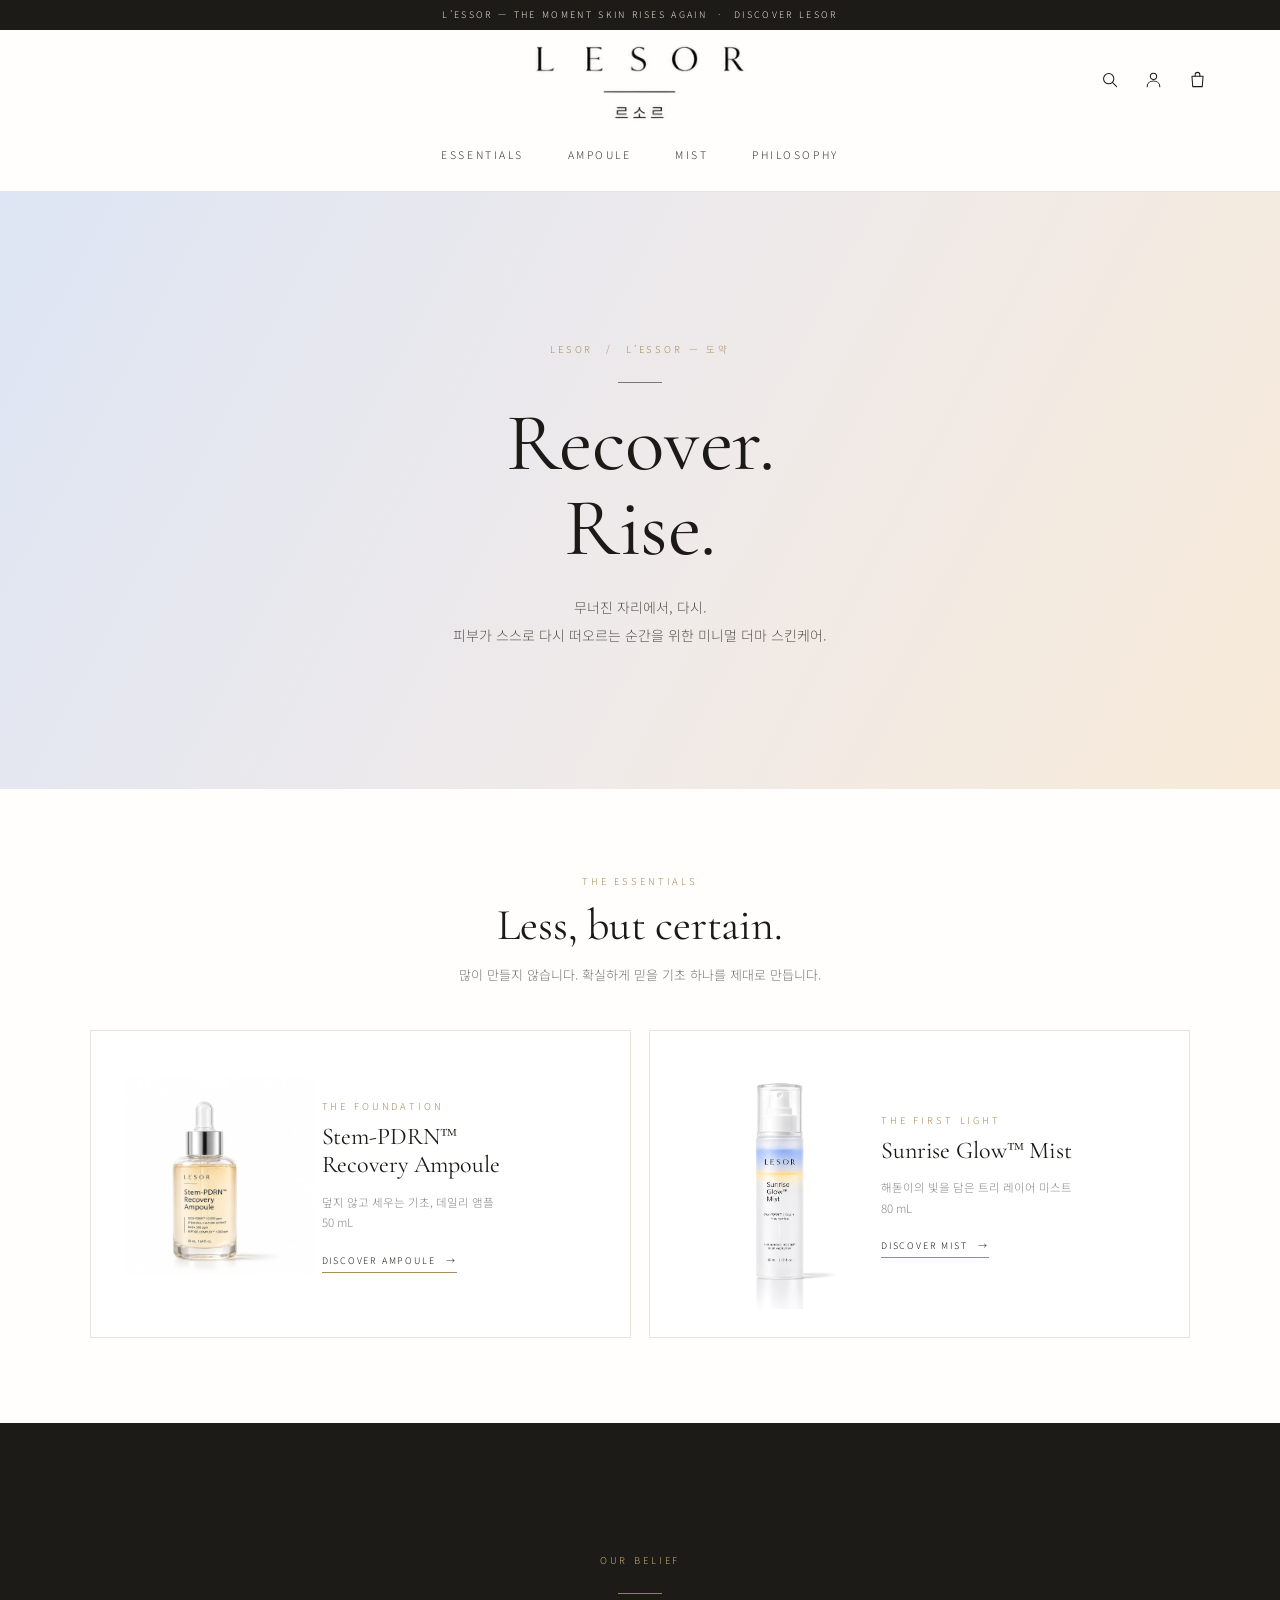
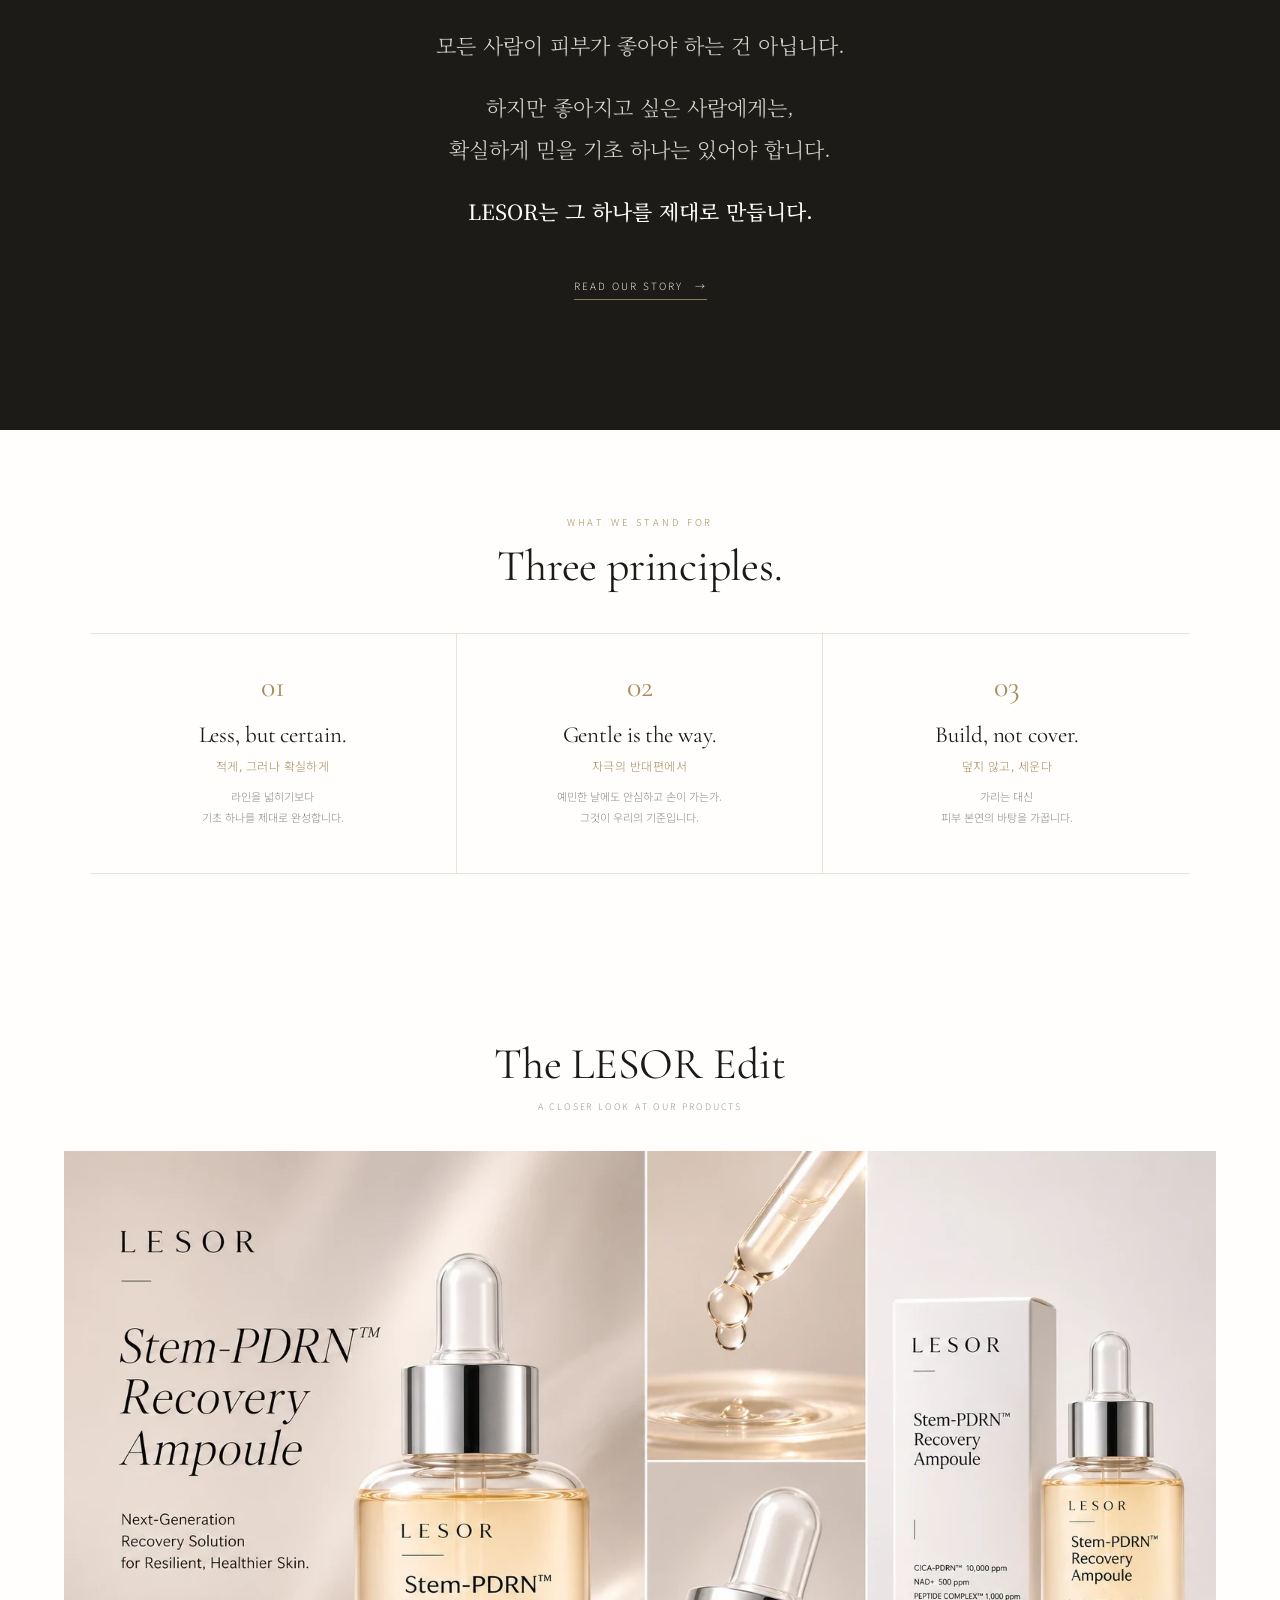
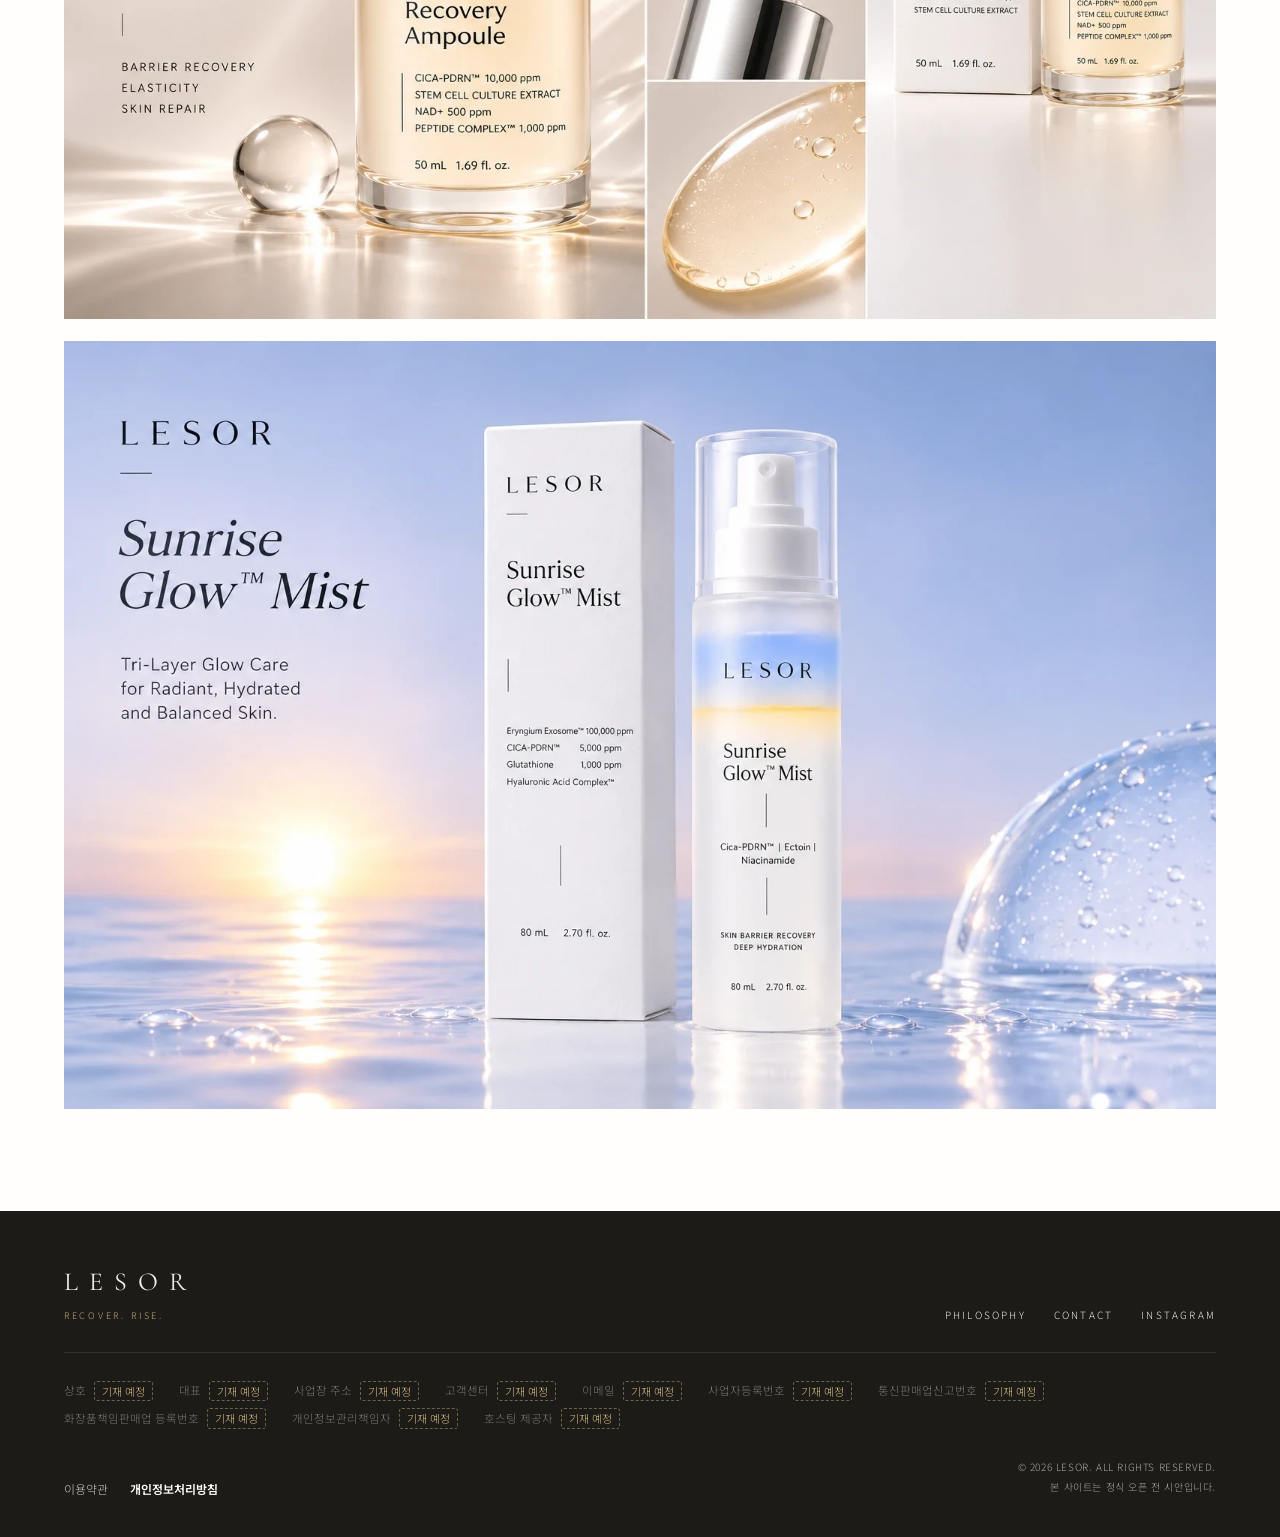
==== index.html @ 3b85d015 "디자인 개편: 서체, 컬러, 메뉴 이름 - 제목 서체를 Cormorant Garamond, 한글을 Noto Sans/Serif KR로 변경 - 따뜻한 아이보리·딥 브라운·샴페인 골" ====
<!doctype html>
<html lang="ko">
<head>
<meta charset="utf-8">
<meta name="viewport" content="width=device-width, initial-scale=1">
<title>LESOR 르소르 | Recover. Rise.</title>
<meta name="description" content="LESOR 르소르 — 무너진 자리에서, 다시. 피부가 스스로 다시 떠오르는 순간을 위한 미니멀 더마 스킨케어.">
<meta name="theme-color" content="#1d1b18">
<meta property="og:type" content="website">
<meta property="og:site_name" content="LESOR 르소르">
<meta property="og:title" content="LESOR 르소르 | Recover. Rise.">
<meta property="og:description" content="LESOR 르소르 — 무너진 자리에서, 다시. 피부가 스스로 다시 떠오르는 순간을 위한 미니멀 더마 스킨케어.">
<meta property="og:image" content="images/og-image.jpg">
<meta name="twitter:card" content="summary_large_image">
<link rel="icon" href="favicon.svg" type="image/svg+xml">
<link rel="apple-touch-icon" href="apple-touch-icon.png">
<link rel="preconnect" href="https://fonts.googleapis.com">
<link rel="preconnect" href="https://fonts.gstatic.com" crossorigin>
<link rel="stylesheet" href="https://fonts.googleapis.com/css2?family=Cormorant+Garamond:ital,wght@0,400;0,500;1,400;1,500&family=Noto+Sans+KR:wght@300;400;500&family=Noto+Serif+KR:wght@400;500&display=swap">
<link rel="stylesheet" href="style.css">
</head>
<body>
<div class="promo">L’ESSOR — THE MOMENT SKIN RISES AGAIN　·　DISCOVER LESOR</div>
<header>
  <a class="logo" href="index.html" aria-label="LESOR 홈"><img src="images/logo.webp" alt="LESOR 르소르" width="1053" height="381"></a>
  <nav class="nav" aria-label="주 메뉴">
    <a href="index.html#shop">ESSENTIALS</a>
    <a href="ampoule.html">AMPOULE</a>
    <a href="mist.html">MIST</a>
    <a href="story.html">PHILOSOPHY</a>
  </nav>
  <div class="right">
    <a class="icon icon-search" href="index.html#shop" aria-label="제품 둘러보기"><svg viewBox="0 0 24 24" aria-hidden="true"><circle cx="11" cy="11" r="6.5"/><path d="M16 16l5 5"/></svg></a>
    <button class="icon" type="button" data-soon="로그인·회원가입은 정식 오픈 시 연결됩니다." aria-label="로그인"><svg viewBox="0 0 24 24" aria-hidden="true"><circle cx="12" cy="8" r="4"/><path d="M4 21c0-4.4 3.6-7 8-7s8 2.600 8 7"/></svg></button>
    <button class="icon" type="button" data-soon="장바구니는 정식 오픈 시 연결됩니다." aria-label="장바구니"><svg viewBox="0 0 24 24" aria-hidden="true"><path d="M5 8h14l-1 13H6L5 8z"/><path d="M9 8V6a3 3 0 0 1 6 0v2"/></svg></button>
  </div>
</header>
<main>
<section class="band blue home-hero"><div class="eyebrow">LESOR　/　L’ESSOR — 도약</div><h1>Recover.<br>Rise.</h1><p>무너진 자리에서, 다시.<br>피부가 스스로 다시 떠오르는 순간을 위한 미니멀 더마 스킨케어.</p></section>
<section class="points" id="shop">
  <div class="section-title"><div class="eyebrow">THE ESSENTIALS</div><h2>Less, but certain.</h2><p class="section-sub">많이 만들지 않습니다. 확실하게 믿을 기초 하나를 제대로 만듭니다.</p></div>
  <div class="related-grid shop-grid">
    <a href="ampoule.html"><img src="images/product-ampoule.webp" alt="Stem-PDRN Recovery Ampoule" width="972" height="1296"><div><div class="eyebrow">THE FOUNDATION</div><h3>Stem-PDRN™<br>Recovery Ampoule</h3><p>덮지 않고 세우는 기초, 데일리 앰플<br>50 mL</p><em>DISCOVER AMPOULE　→</em></div></a>
    <a href="mist.html"><img src="images/product-mist.webp" alt="Sunrise Glow Mist" width="1086" height="1448"><div><div class="eyebrow">THE FIRST LIGHT</div><h3>Sunrise Glow™ Mist</h3><p>해돋이의 빛을 담은 트리 레이어 미스트<br>80 mL</p><em>DISCOVER MIST　→</em></div></a>
  </div>
</section>
<section class="manifesto">
  <div class="eyebrow">OUR BELIEF</div>
  <blockquote>
    <p>모든 사람이 피부가 좋아야 하는 건 아닙니다.</p>
    <p>하지만 좋아지고 싶은 사람에게는, <br>확실하게 믿을 기초 하나는 있어야 합니다.</p>
    <p><strong>LESOR는 그 하나를 제대로 만듭니다.</strong></p>
  </blockquote>
  <a class="more" href="story.html">READ OUR STORY　→</a>
</section>
<section class="points" id="story">
  <div class="section-title"><div class="eyebrow">WHAT WE STAND FOR</div><h2>Three principles.</h2></div>
  <div class="cards">
    <article class="card"><div class="num">01</div><h3>Less, but certain.</h3><div class="card-kr">적게, 그러나 확실하게</div><p>라인을 넓히기보다<br>기초 하나를 제대로 완성합니다.</p></article>
    <article class="card"><div class="num">02</div><h3>Gentle is the way.</h3><div class="card-kr">자극의 반대편에서</div><p>예민한 날에도 안심하고 손이 가는가.<br>그것이 우리의 기준입니다.</p></article>
    <article class="card"><div class="num">03</div><h3>Build, not cover.</h3><div class="card-kr">덮지 않고, 세운다</div><p>가리는 대신<br>피부 본연의 바탕을 가꿉니다.</p></article>
  </div>
</section>
<section class="editorial" id="journal">
  <h2>The LESOR Edit</h2>
  <div class="caption">A CLOSER LOOK AT OUR PRODUCTS</div>
  <a href="ampoule.html"><img class="poster" src="images/poster-ampoule.webp" alt="LESOR Stem-PDRN™ Recovery Ampoule" width="1536" height="1024" loading="lazy"></a>
  <a href="mist.html"><img class="poster" src="images/poster-mist-wide.webp" alt="LESOR Sunrise Glow™ Mist" width="1536" height="1024" loading="lazy"></a>
</section>
</main>
<footer id="contact">
  <div class="foot-top">
    <div>
      <div class="footlogo">LESOR</div>
      <div class="foot-tag">RECOVER. RISE.</div>
    </div>
    <nav class="foot-links" aria-label="하단 메뉴">
      <a href="story.html">PHILOSOPHY</a>
      <a href="#contact">CONTACT</a>
      <button type="button" data-soon="공식 인스타그램 계정은 준비 중입니다.">INSTAGRAM</button>
    </nav>
  </div>
  <dl class="biz">
    <div><dt>상호</dt><dd><span class="tbd">기재 예정</span></dd></div>
    <div><dt>대표</dt><dd><span class="tbd">기재 예정</span></dd></div>
    <div><dt>사업장 주소</dt><dd><span class="tbd">기재 예정</span></dd></div>
    <div><dt>고객센터</dt><dd><span class="tbd">기재 예정</span></dd></div>
    <div><dt>이메일</dt><dd><span class="tbd">기재 예정</span></dd></div>
    <div><dt>사업자등록번호</dt><dd><span class="tbd">기재 예정</span></dd></div>
    <div><dt>통신판매업신고번호</dt><dd><span class="tbd">기재 예정</span></dd></div>
    <div><dt>화장품책임판매업 등록번호</dt><dd><span class="tbd">기재 예정</span></dd></div>
    <div><dt>개인정보관리책임자</dt><dd><span class="tbd">기재 예정</span></dd></div>
    <div><dt>호스팅 제공자</dt><dd><span class="tbd">기재 예정</span></dd></div>
  </dl>
  <div class="foot-bottom">
    <div class="foot-policy">
      <button type="button" data-soon="이용약관은 정식 오픈 시 게시됩니다.">이용약관</button>
      <button type="button" data-soon="개인정보처리방침은 정식 오픈 시 게시됩니다."><strong>개인정보처리방침</strong></button>
    </div>
    <div class="footnote">© 2026 LESOR. ALL RIGHTS RESERVED.<br>본 사이트는 정식 오픈 전 시안입니다.</div>
  </div>
</footer>
<div class="toast" role="status" aria-live="polite"></div>
<script src="site.js"></script>
</body>
</html>
---- style.css ----
:root{--ink:#191919;--muted:#777;--line:#e9e6e1;--cream:#f5f2ee;--blue:#e9eef8;--gold:#d9bd83;--serif:"Times New Roman",Georgia,serif}
*{box-sizing:border-box}html{scroll-behavior:smooth}body{margin:0;color:var(--ink);background:#fff;font-family:Arial,"Noto Sans KR",sans-serif;font-weight:300}a{color:inherit;text-decoration:none}img{display:block;max-width:100%;height:auto}
.promo{height:30px;background:#1d1b18;color:#fff;text-align:center;padding:8px 10px;font-size:9px;letter-spacing:.2em}
header{min-height:140px;padding:13px 5vw 16px;border-bottom:1px solid #eee;display:flex;flex-direction:column;align-items:center;justify-content:center;gap:8px;background:rgba(255,255,255,.98);position:sticky;top:0;z-index:10}
.logo{display:flex;align-items:center;justify-content:center;width:100%;height:78px}.logo img{display:block;width:222px;height:80px;object-fit:contain}.nav{display:flex;justify-content:center;gap:35px;font-size:10px;letter-spacing:.16em}.right{position:absolute;right:5vw;top:30px;display:flex;gap:6px}
.crumb{padding:22px 5vw;color:#999;font-size:10px;letter-spacing:.1em}
.hero{display:grid;grid-template-columns:1.08fr .92fr;min-height:690px}
.visual{background:linear-gradient(135deg,#e7e5e3,#f8f7f5 65%,#e9edf6);display:flex;align-items:center;justify-content:center;position:relative;overflow:hidden;padding:45px}
.visual img{height:590px;width:90%;object-fit:contain;mix-blend-mode:multiply}
.visual .vertical{position:absolute;left:30px;bottom:35px;font-size:9px;letter-spacing:.25em;writing-mode:vertical-rl;color:#777}
.copy{padding:85px 8vw 65px 7vw;display:flex;flex-direction:column;justify-content:center}
.eyebrow{font-size:9px;letter-spacing:.24em;color:#888}.copy h1{font:normal clamp(36px,4.1vw,58px)/1.08 var(--serif);letter-spacing:-.025em;margin:18px 0 10px}.kr{font-size:13px;color:#777;margin-bottom:28px}
.lead{font-size:14px;line-height:2;color:#555;max-width:480px}.chips{display:flex;flex-wrap:wrap;gap:7px;margin:25px 0 30px}.chip{border:1px solid #ddd8d1;border-radius:30px;padding:7px 12px;font-size:10px;color:#777}
.spec{border-top:1px solid var(--line);padding:17px 0}.spec small{display:block;font-size:9px;letter-spacing:.2em;color:#999;margin-bottom:10px}.spec div{font-size:12px;line-height:1.9}
.buy{display:flex;gap:10px;margin-top:22px}.buy button{height:50px;border:0;cursor:pointer}.cart{flex:1;background:#1d1b18;color:#fff;font-size:10px;letter-spacing:.2em}.wish{width:52px;background:#f2f0ed;font-size:18px}.price{font:normal 18px var(--serif)}
.band{padding:92px 8vw;text-align:center;background:#f6f4f1}.band.blue{background:linear-gradient(115deg,#e7edf8,#f6f1e9)}.band h2{font:normal clamp(32px,4vw,48px) var(--serif);margin:14px 0}.band p{font-size:13px;line-height:2;color:#666;max-width:650px;margin:0 auto}
.split{display:grid;grid-template-columns:1fr 1fr;min-height:520px}.split img{width:100%;height:100%;object-fit:cover}.split .words{padding:8vw;display:flex;flex-direction:column;justify-content:center;background:#faf9f7}.words h2{font:normal clamp(32px,4vw,50px)/1.12 var(--serif);margin:15px 0 22px}.words p{font-size:13px;line-height:2;color:#666;max-width:440px}
.points{padding:85px 7vw}.section-title{text-align:center;margin-bottom:42px}.section-title h2{font:normal 36px var(--serif);margin:12px 0}.cards{display:grid;grid-template-columns:repeat(3,1fr);border-top:1px solid var(--line);border-bottom:1px solid var(--line)}.card{text-align:center;padding:34px 24px;border-right:1px solid var(--line)}.card:last-child{border:0}.num{font:normal 28px var(--serif);color:#bda779}.card h3{font:normal 20px var(--serif);margin:16px 0 10px}.card p{font-size:11px;color:#888;line-height:1.9}
.ingredient{background:#f7f7f6;padding:90px 7vw}.ingredient-grid{display:grid;grid-template-columns:repeat(4,1fr);gap:12px}.ingredient-item{background:white;padding:25px;min-height:175px}.ingredient-item span{font:normal 26px var(--serif);color:#c3ad80}.ingredient-item h3{font:normal 18px var(--serif);margin:20px 0 8px}.ingredient-item p{font-size:11px;line-height:1.8;color:#888}
.how{padding:85px 7vw}.how-grid{display:grid;grid-template-columns:repeat(3,1fr);gap:12px}.how-item{background:#f6f4f1;padding:30px}.how-item b{font:normal 20px var(--serif)}.how-item p{font-size:12px;color:#777;line-height:1.9}
.editorial{padding:80px 5vw}.editorial h2{text-align:center;font:normal 36px var(--serif);margin:0 0 10px}.editorial .caption{text-align:center;font-size:9px;letter-spacing:.2em;color:#999;margin-bottom:38px}.poster{width:100%;height:auto;margin:0 auto 22px}
.related{padding:75px 7vw;background:#f8f7f5}.related-grid{display:grid;grid-template-columns:1fr 1fr;gap:18px}.related a{background:#fff;padding:28px;display:grid;grid-template-columns:42% 58%;align-items:center;min-height:260px}.related img{height:220px;width:100%;object-fit:contain}.related h3{font:normal 25px var(--serif);margin:0 0 10px}.related p{font-size:11px;line-height:1.8;color:#888}.related em{font-style:normal;font-size:9px;letter-spacing:.16em;border-bottom:1px solid #aaa;padding-bottom:5px}
footer{background:#1d1b18;color:#eee;padding:55px 5vw 40px}.footlogo{font:normal 27px var(--serif);letter-spacing:.34em}.footnote{font-size:10px;line-height:2;color:#aaa;text-align:right;letter-spacing:.06em}
@media(max-width:800px){header{min-height:120px;padding:8px 18px 12px;gap:5px}.logo{height:62px}.logo img{width:176px;height:64px}.nav{gap:16px;font-size:8px}.right{top:20px;right:10px;gap:0}.hero{grid-template-columns:1fr}.visual{min-height:490px;padding:25px}.visual img{height:450px}.copy{padding:55px 8vw}.split{grid-template-columns:1fr}.split img{min-height:300px;max-height:460px}.cards{grid-template-columns:1fr}.card{border-right:0;border-bottom:1px solid var(--line)}.ingredient-grid{grid-template-columns:1fr 1fr}.how-grid{grid-template-columns:1fr}.related-grid{grid-template-columns:1fr}.footnote{text-align:left}}
@media(max-width:480px){.promo{font-size:8px}.logo img{width:158px;height:57px}.nav{gap:13px;font-size:7px}.crumb{padding:16px 18px}.visual{min-height:430px}.visual img{height:400px}.copy h1{font-size:39px}.band{padding:70px 22px}.points,.ingredient,.how{padding:65px 20px}.ingredient-grid{gap:8px}.ingredient-item{padding:18px;min-height:160px}.editorial{padding:60px 14px}}

/* ── 보완 추가분 ───────────────────────────── */
button{font:inherit;color:inherit}
[id]{scroll-margin-top:calc(var(--hh,140px) + 64px)}
.icon{width:38px;height:38px;display:grid;place-items:center;background:none;border:0;padding:0;cursor:pointer;border-radius:50%}
.icon:hover{background:#f2f0ed}
.icon svg{width:19px;height:19px;fill:none;stroke:#191919;stroke-width:1.3;stroke-linecap:round;stroke-linejoin:round}
.crumb a:hover,.nav a:hover{color:#191919;text-decoration:underline;text-underline-offset:5px}
.home-hero{padding:115px 8vw}.home-hero h1{font:normal clamp(36px,4.6vw,56px)/1.12 var(--serif);margin:14px 0}
.shop-grid a{border:1px solid var(--line)}
.price-note{display:block;font:300 11px Arial,"Noto Sans KR",sans-serif;color:#999;margin-top:4px}

.tabs{position:sticky;top:var(--hh,140px);z-index:9;display:flex;justify-content:center;background:#fff;border-top:1px solid var(--line);border-bottom:1px solid var(--line)}
.tabs a{flex:0 1 220px;text-align:center;padding:19px 8px;font-size:13px;color:#888;border-bottom:2px solid transparent;margin-bottom:-1px;white-space:nowrap}
.tabs a.on{color:var(--ink);border-bottom-color:var(--ink);font-weight:500}
.tabs span{font-size:11px;color:#aaa}

.official{padding:64px 5vw 56px;background:#fff}
.official-box{max-width:1080px;margin:0 auto;border:7px solid;border-image:linear-gradient(90deg,#8d93b4,#c6cce8 50%,#7f85a6) 1;display:grid;grid-template-columns:minmax(150px,270px) 1fr;gap:5%;align-items:center;padding:52px 6%}
.official-box img{width:100%;height:auto}
.official-eyebrow{font:normal 13px var(--serif);letter-spacing:.34em;color:#555}
.official h2{font-size:clamp(20px,2.7vw,31px);font-weight:500;line-height:1.4;margin:16px 0 22px;word-break:keep-all}
.official h2 strong{color:#565d85;font-weight:600}
.official p{font-size:clamp(12.5px,1.35vw,15px);line-height:1.85;color:#444;margin:0 0 14px;word-break:keep-all}
.official p:last-child{margin:0}

.disclaimer{text-align:center;font-size:11px;color:#999;margin:26px 0 0}

.info{padding:90px 7vw;border-top:1px solid var(--line)}
.info-table{width:100%;max-width:960px;margin:0 auto;border-collapse:collapse;border-top:1px solid var(--ink);font-size:13px;line-height:1.85}
.info-table th,.info-table td{padding:15px 18px;border-bottom:1px solid var(--line);text-align:left;vertical-align:top}
.info-table th{width:230px;background:#faf9f7;font-weight:400;color:#555}
.info-table td{color:#333;word-break:keep-all}
.info-table small{display:block;font-size:11px;color:#999}
.tbd{display:inline-block;font-size:11px;line-height:1.5;color:#8a6d1f;background:#fbf3dc;border:1px dashed #d9bd83;border-radius:3px;padding:1px 7px}

.board{padding:85px 7vw;border-top:1px solid var(--line)}.board.alt{background:#faf9f7}
.empty{max-width:960px;margin:0 auto;text-align:center;padding:52px 20px;border-top:1px solid var(--ink);border-bottom:1px solid var(--line)}
.empty p{font-size:14px;color:#555;margin:0 0 8px}.empty small{display:block;font-size:12px;color:#999}
.ghost{margin-top:24px;height:44px;padding:0 28px;background:#fff;border:1px solid var(--ink);font-size:12px;letter-spacing:.06em;cursor:pointer}
.ghost:hover{background:var(--ink);color:#fff}

.policy{padding:85px 7vw;border-top:1px solid var(--line)}
.policy-grid{max-width:960px;margin:0 auto;display:grid;grid-template-columns:1fr 1fr;gap:44px}
.policy h3{font-size:15px;font-weight:500;margin:0 0 14px;padding-bottom:13px;border-bottom:1px solid var(--ink)}
.policy dl{margin:0}.policy dl div{padding:13px 0;border-bottom:1px solid var(--line)}
.policy dt{font-size:12px;color:#888;margin-bottom:5px}.policy dd{margin:0;font-size:13px;line-height:1.85;color:#333;word-break:keep-all}

.foot-top{display:flex;justify-content:space-between;align-items:flex-end;gap:24px;padding-bottom:30px;border-bottom:1px solid #3a3b3f}
.foot-tag{font-size:9px;letter-spacing:.2em;color:#aaa;margin-top:12px}
.foot-links{display:flex;gap:28px;font-size:10px;letter-spacing:.16em}
.foot-links button,.foot-policy button{background:none;border:0;padding:0;cursor:pointer;letter-spacing:inherit;font-size:inherit}
.foot-links a:hover,.foot-links button:hover,.foot-policy button:hover{color:#fff;text-decoration:underline;text-underline-offset:5px}
.biz{display:flex;flex-wrap:wrap;gap:7px 26px;margin:28px 0;font-size:11.5px;line-height:1.7;color:#aaa}
.biz div{display:flex;gap:8px;align-items:center}.biz dt{color:#777}.biz dd{margin:0}
footer .tbd{background:transparent;color:#d9bd83;border-color:#6d6247}
.foot-bottom{display:flex;justify-content:space-between;align-items:flex-end;gap:24px}
.foot-policy{display:flex;gap:22px;font-size:12px;color:#ccc}.foot-policy strong{font-weight:600;color:#fff}

.toast{position:fixed;left:50%;bottom:34px;transform:translate(-50%,20px);background:#1d1b18;color:#fff;font-size:13px;padding:14px 24px;border-radius:4px;opacity:0;pointer-events:none;transition:.25s;z-index:30;max-width:calc(100vw - 32px);text-align:center;box-shadow:0 8px 28px rgba(0,0,0,.18)}
.toast.show{opacity:1;transform:translate(-50%,0)}

:focus-visible{outline:2px solid #565d85;outline-offset:3px}

@media(max-width:800px){
.icon{width:34px;height:34px}.icon svg{width:17px;height:17px}
.tabs{justify-content:stretch}.tabs a{flex:1 1 0;font-size:12px;padding:16px 4px}
.official{padding:36px 16px 30px}
.official-box{grid-template-columns:1fr;text-align:center;padding:30px 20px 34px;gap:18px;border-width:5px}
.official-box img{width:170px;margin:0 auto}
.official-eyebrow{font-size:10px;letter-spacing:.26em}
.official p br{display:none}
.info,.board,.policy{padding:65px 20px}
.info-table,.info-table tbody,.info-table tr,.info-table th,.info-table td{display:block;width:100%}
.info-table th{border-bottom:0;padding:11px 14px}.info-table td{padding:12px 14px 16px}
.policy-grid{grid-template-columns:1fr;gap:36px}
.foot-top,.foot-bottom{flex-direction:column;align-items:flex-start}
.biz{flex-direction:column;gap:5px}
}
@media(max-width:480px){
.icon-search{display:none}
.home-hero{padding:80px 22px}
.tabs a{font-size:11.5px}.tabs span{display:none}
}
.logo img{mix-blend-mode:multiply}
@media(max-width:360px){.logo img{width:138px;height:50px}.icon{width:30px;height:30px}.right{right:6px}}
.ingredient-grid.cols-3{grid-template-columns:repeat(3,1fr)}
.poster.tall{max-width:760px}
.editorial a{display:block}
.guide{width:100%;height:auto;margin-top:28px}
.related img.brand-mark{height:auto;max-height:120px;padding:0 8%}
@media(max-width:800px){.ingredient-grid.cols-3{grid-template-columns:1fr 1fr}}

/* ── 브랜드 스토리·문구 개편 ─────────────────── */
.nav{margin-top:16px}
header{padding-bottom:22px}
.section-sub{font-size:13px;line-height:1.9;color:#777;margin:0 auto;max-width:560px;word-break:keep-all}
.card-kr{font-size:12px;letter-spacing:.04em;color:#8a7a55;margin:-2px 0 12px}
.band p,.words p,.lead{word-break:keep-all}
.words p+p{margin-top:14px}

.shop-grid a{background:#fff;padding:28px;display:grid;grid-template-columns:42% 58%;align-items:center;min-height:280px}
.shop-grid img{height:240px;width:100%;object-fit:contain;mix-blend-mode:multiply}
.shop-grid h3{font:normal 25px/1.2 var(--serif);margin:10px 0}
.shop-grid p{font-size:11.5px;line-height:1.8;color:#888}
.shop-grid em{font-style:normal;font-size:9px;letter-spacing:.16em;border-bottom:1px solid #aaa;padding-bottom:5px}

.manifesto{background:#1d1b18;color:#f3f1ec;text-align:center;padding:110px 8vw}
.manifesto .eyebrow{color:#b9a476}
.manifesto blockquote{margin:30px auto 0;max-width:720px}
.manifesto p{font-size:clamp(16px,2vw,21px);line-height:1.9;font-weight:300;margin:0 0 20px;word-break:keep-all;color:#d8d5cf}
.manifesto strong{font-weight:500;color:#fff}
.more{display:inline-block;margin-top:26px;font-size:10px;letter-spacing:.2em;border-bottom:1px solid #8d8a84;padding-bottom:6px;color:#f3f1ec}
.more:hover{border-color:#fff}

.story-hero h1 em{font-style:italic;font-size:1.25em;letter-spacing:.01em}
.pron{font-size:11px;letter-spacing:.14em;color:#888;margin:-4px 0 22px}
.origin{max-width:720px;margin:0 auto;padding:100px 24px;text-align:center}
.origin h2{font-size:clamp(24px,3.2vw,34px);font-weight:400;margin:16px 0 30px;word-break:keep-all}
.origin p{font-size:14px;line-height:2.1;color:#555;margin:0 0 18px;word-break:keep-all}
.origin .origin-line{font-size:17px;color:var(--ink);margin:34px 0}
.origin .origin-q{font:italic normal clamp(20px,2.6vw,26px)/1.6 var(--serif);color:var(--ink);margin:30px 0 0}

.logo-story{padding:90px 7vw;background:#f7f6f3}
.logo-story-grid{max-width:1000px;margin:0 auto;display:grid;grid-template-columns:1fr 1fr;gap:56px;align-items:center}
.logo-plate{background:#fff;padding:64px 12%;display:grid;place-items:center}
.logo-plate img{width:100%;mix-blend-mode:multiply}
.logo-story dl{margin:0}
.logo-story dl div{padding:20px 0;border-bottom:1px solid var(--line)}
.logo-story dl div:first-child{border-top:1px solid var(--ink)}
.logo-story dt{font:normal 19px var(--serif);margin-bottom:8px}
.logo-story dt span{font:300 11px Arial,"Noto Sans KR",sans-serif;color:#8a7a55;margin-left:10px;letter-spacing:.04em}
.logo-story dd{margin:0;font-size:13px;line-height:1.9;color:#666;word-break:keep-all}

@media(max-width:800px){
.nav{margin-top:10px}header{padding-bottom:16px}
.shop-grid a{grid-template-columns:38% 62%;padding:20px;min-height:220px}.shop-grid img{height:190px}.shop-grid h3{font-size:21px}
.manifesto{padding:80px 26px}.manifesto p br{display:none}
.origin{padding:72px 24px}
.logo-story{padding:65px 20px}.logo-story-grid{grid-template-columns:1fr;gap:30px}.logo-plate{padding:44px 16%}
}
.shop-grid h3{font-size:20px;line-height:1.3;margin:10px 0 8px}
.shop-grid img{height:250px}
@media(max-width:800px){.shop-grid h3{font-size:17px}.shop-grid img{height:190px}}

/* ── 디자인 개편: 서체·컬러 ───────────────────── */
:root{--ink:#1c1a17;--dark:#1d1b18;--muted:#7b756c;--line:#e7e2da;--ivory:#f7f4ef;--gold:#a88c5d;--dawn:linear-gradient(118deg,#dde5f4 0%,#efeaea 52%,#f7ead8 100%);
--serif:"Cormorant Garamond","Noto Serif KR","Times New Roman",serif;--sans:"Noto Sans KR","Apple SD Gothic Neo",Arial,sans-serif}
body{font-family:var(--sans);background:#fffefc;-webkit-font-smoothing:antialiased;text-rendering:optimizeLegibility}
.price-note,.logo-story dt span{font-family:var(--sans)}
h1,h2,h3{font-weight:400;letter-spacing:-.005em}

.promo{background:var(--dark);letter-spacing:.26em;font-size:9px;color:#e9e3d6}
header{border-bottom:1px solid var(--line);background:rgba(255,254,252,.97);backdrop-filter:blur(8px)}
.nav{gap:44px;font-size:10.5px;letter-spacing:.24em;margin-top:18px;color:#3a3732}
.nav a{padding-bottom:6px;border-bottom:1px solid transparent;transition:border-color .2s,color .2s}
.nav a:hover{color:var(--ink);border-bottom-color:var(--gold);text-decoration:none}
.crumb{color:#a39c90;letter-spacing:.16em}
.eyebrow{color:var(--gold);letter-spacing:.3em;font-size:9.5px}

.band{background:var(--ivory)}
.band.blue{background:var(--dawn)}
.home-hero{padding:150px 8vw 140px}
.home-hero .eyebrow::after{content:"";display:block;width:44px;height:1px;background:var(--ink);opacity:.55;margin:26px auto 4px}
.home-hero h1{font-size:clamp(46px,6.4vw,84px);line-height:1.04;margin:18px 0 22px}
.home-hero p{font-size:14px;color:#5d584f}
.band h2{font-size:clamp(34px,4.4vw,54px);line-height:1.12}
.section-title h2,.editorial h2{font-size:clamp(32px,3.6vw,44px);line-height:1.15}
.words h2{font-size:clamp(34px,4.2vw,56px)}
.copy h1{font-size:clamp(40px,4.6vw,64px);line-height:1.04}
.card h3,.how-item b{font-size:23px}.ingredient-item h3{font-size:21px}
.num,.ingredient-item span{color:var(--gold);font-size:30px}
.card-kr,.logo-story dt span{color:var(--gold)}
.shop-grid h3,.related h3{font-size:24px;line-height:1.2}
.shop-grid a,.related a{transition:box-shadow .25s,transform .25s}
.shop-grid a:hover,.related a:hover{box-shadow:0 14px 40px rgba(60,48,30,.09);transform:translateY(-2px)}
.shop-grid em,.related em{letter-spacing:.2em;border-bottom-color:var(--gold)}
.points,.how,.editorial,.info,.board,.policy{background:#fffefc}
.ingredient,.related,.board.alt,.logo-story{background:var(--ivory)}
.split .words{background:var(--ivory)}
.how-item{background:var(--ivory)}
.visual{background:linear-gradient(135deg,#ebe7e1,#f8f6f2 62%,#e6ebf5)}
.chip{border-color:#dcd5c9;color:#7b756c;letter-spacing:.08em}
.cart{background:var(--dark);letter-spacing:.26em}.wish{background:#f1ede6}
.tabs a.on{border-bottom-color:var(--gold)}
.info-table,.empty,.policy h3,.logo-story dl div:first-child{border-top-color:var(--ink)}
.info-table th{background:var(--ivory)}

.manifesto{background:var(--dark);padding:130px 8vw}
.manifesto .eyebrow{color:#c5ab7a}
.manifesto .eyebrow::after{content:"";display:block;width:44px;height:1px;background:#c5ab7a;opacity:.7;margin:26px auto 0}
.manifesto p{font-family:"Noto Serif KR",var(--serif);font-size:clamp(16px,1.9vw,21px);line-height:2}
.more{color:#e9e3d6;border-bottom-color:#8b7a57}
.origin h2{font-family:"Noto Serif KR",var(--serif);font-size:clamp(24px,3vw,34px)}
.origin .origin-line{font-family:"Noto Serif KR",var(--serif)}
.story-hero h1 em{font-size:1.15em}

footer{background:var(--dark)}
.footlogo{letter-spacing:.42em;font-size:26px}
.foot-tag{color:#c5ab7a;letter-spacing:.3em}
.foot-top{border-bottom-color:#35322d}
.foot-links{letter-spacing:.22em}
.toast{background:var(--dark)}
:focus-visible{outline-color:var(--gold)}

@media(max-width:800px){
.nav{gap:18px;font-size:8.5px;letter-spacing:.18em;margin-top:12px}
.home-hero{padding:96px 24px 90px}
.manifesto{padding:90px 26px}
.card h3,.how-item b{font-size:21px}
}
@media(max-width:480px){.nav{gap:13px;font-size:7.5px;letter-spacing:.14em}.home-hero h1{font-size:46px}.copy h1{font-size:42px}}
header{background:#fffefc;backdrop-filter:none}
@media(max-width:480px){.promo{font-size:7.5px;letter-spacing:.13em;white-space:nowrap;overflow:hidden;padding:9px 6px}}
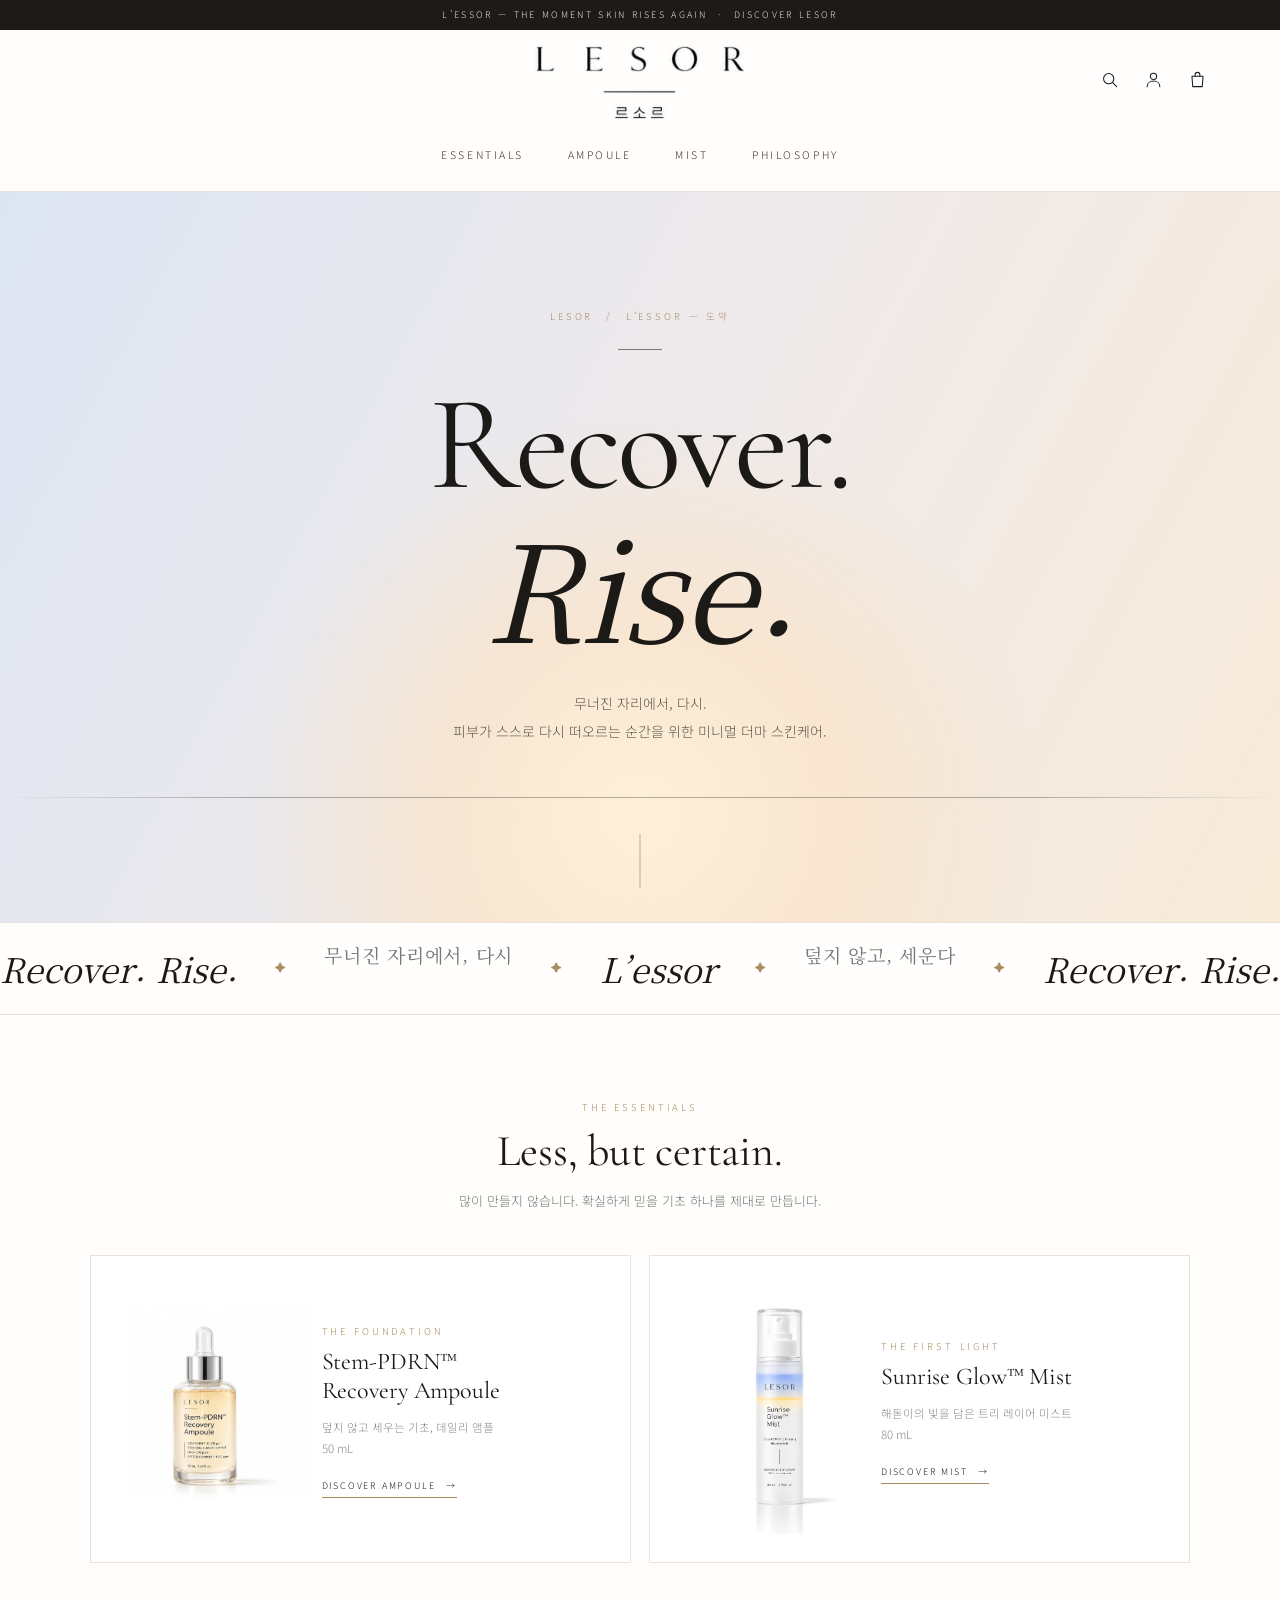
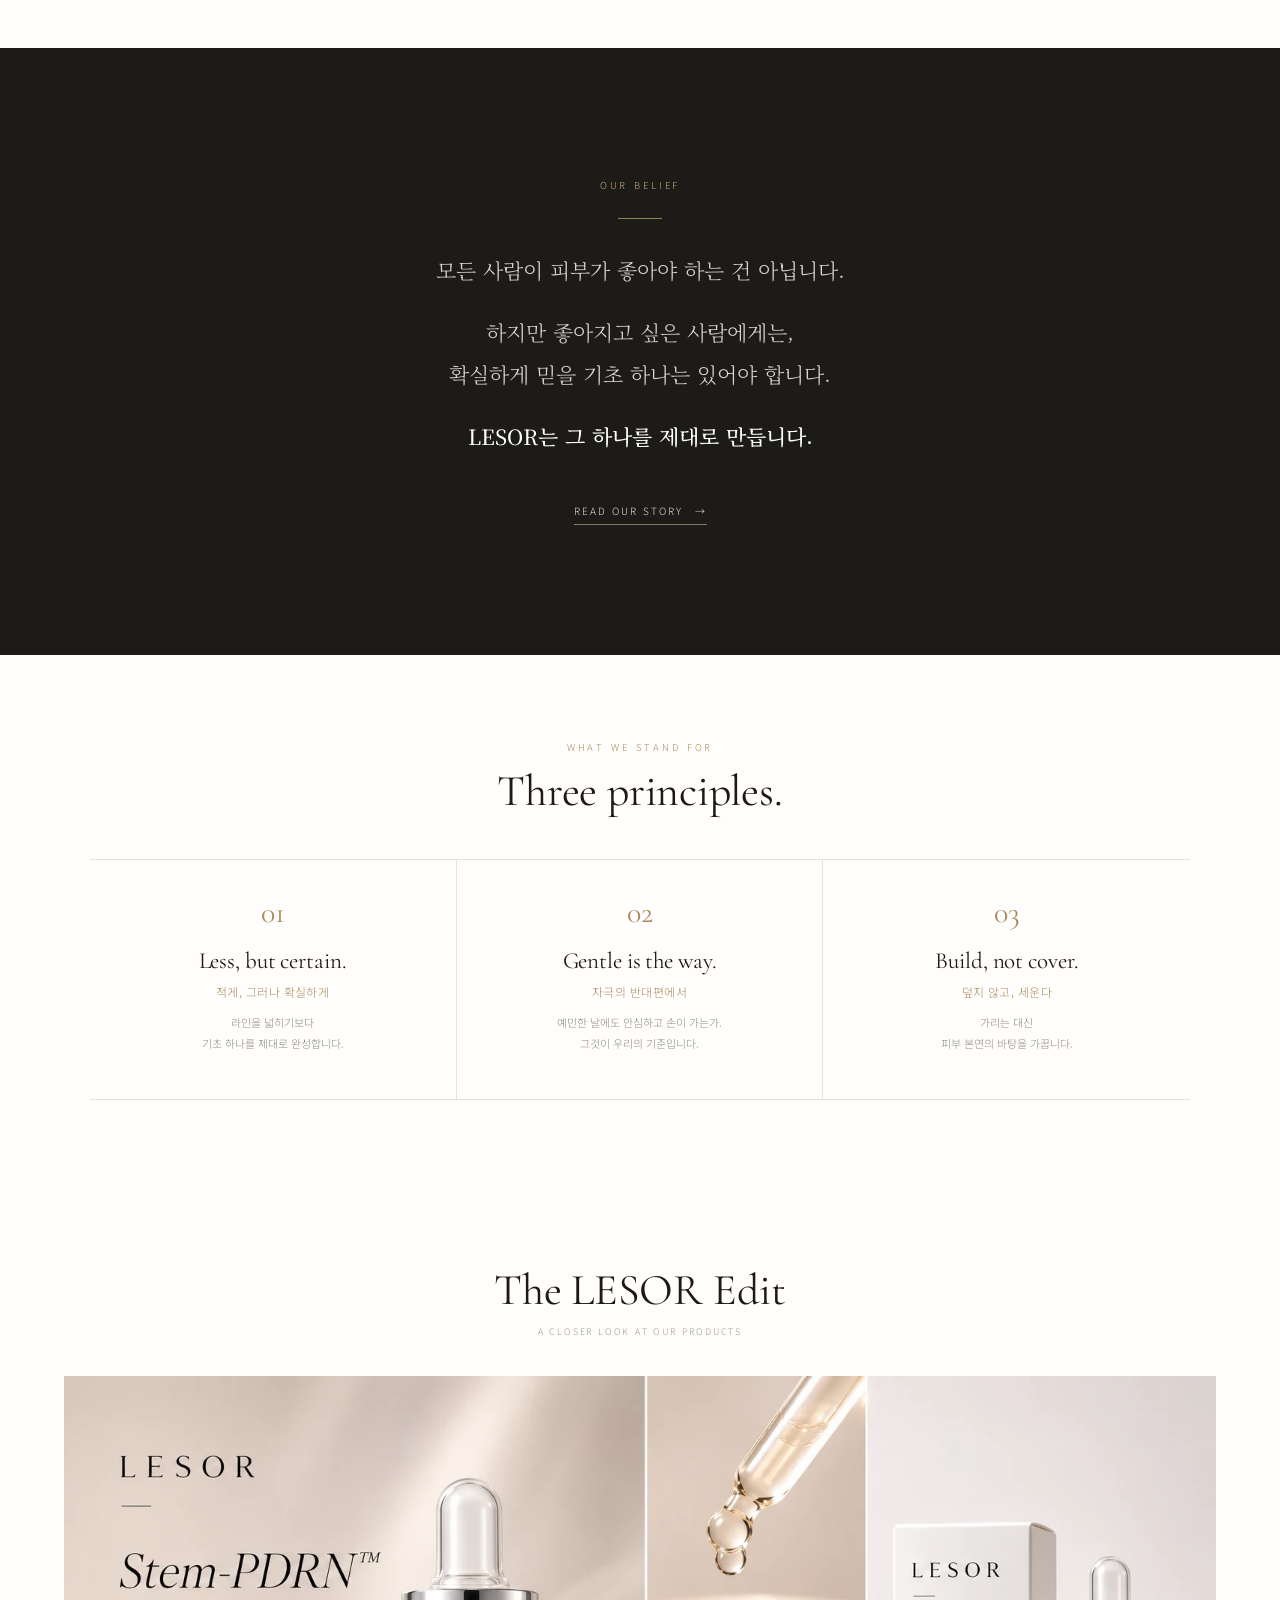
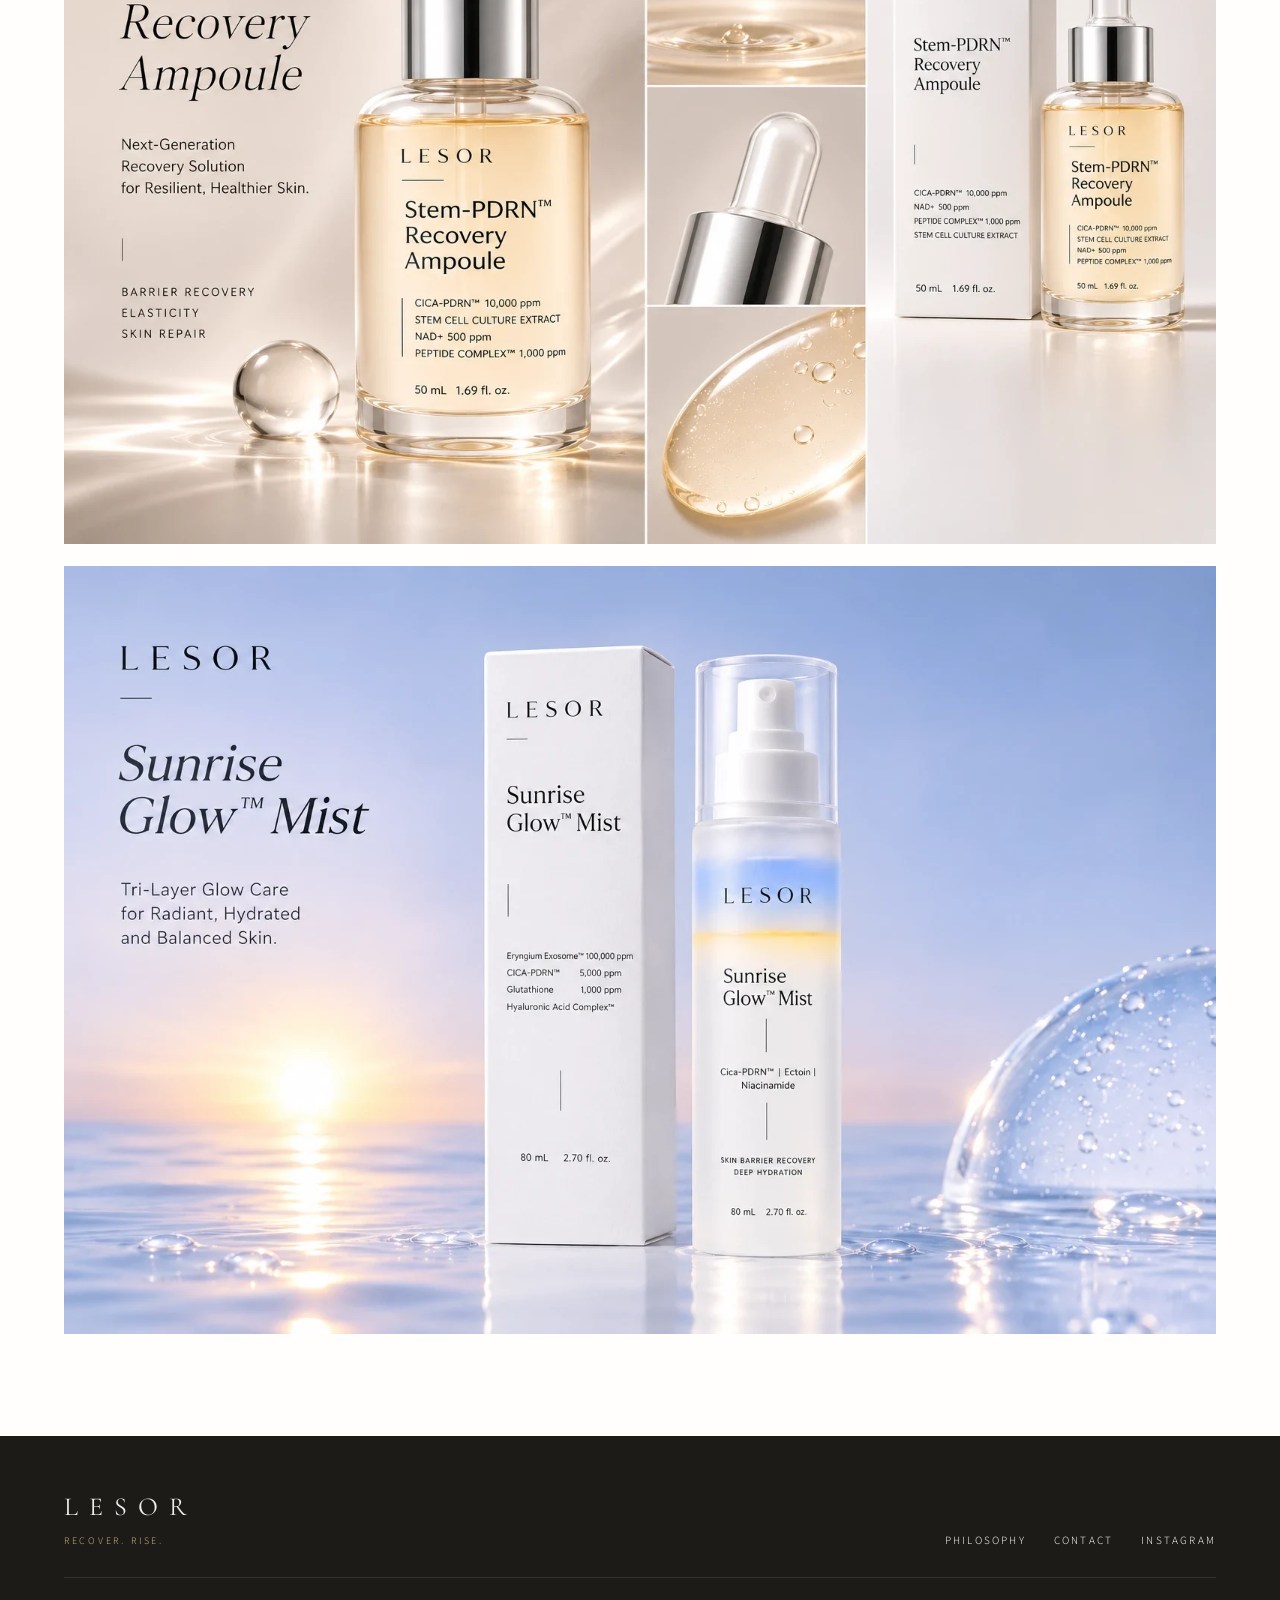
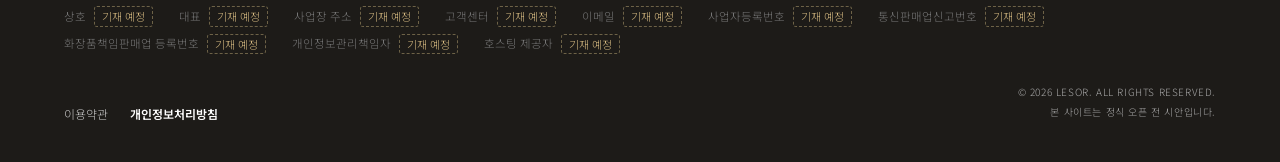
==== commit 08628b2d: "모션 추가: 첫 화면 해돋이, 흐르는 문구 띠, 스크롤 등장 효과, 헤더 축소 Co-Authored-By: Claude Fable 5.2 <noreply@anthropic.com>" ====
--- a/index.html
+++ b/index.html
@@ -17,7 +17,7 @@
 <link rel="preconnect" href="https://fonts.googleapis.com">
 <link rel="preconnect" href="https://fonts.gstatic.com" crossorigin>
 <link rel="stylesheet" href="https://fonts.googleapis.com/css2?family=Cormorant+Garamond:ital,wght@0,400;0,500;1,400;1,500&family=Noto+Sans+KR:wght@300;400;500&family=Noto+Serif+KR:wght@400;500&display=swap">
-<link rel="stylesheet" href="style.css">
+<link rel="stylesheet" href="style.css?v=20261117c">
 </head>
 <body>
 <div class="promo">L’ESSOR — THE MOMENT SKIN RISES AGAIN　·　DISCOVER LESOR</div>
@@ -36,7 +36,8 @@
   </div>
 </header>
 <main>
-<section class="band blue home-hero"><div class="eyebrow">LESOR　/　L’ESSOR — 도약</div><h1>Recover.<br>Rise.</h1><p>무너진 자리에서, 다시.<br>피부가 스스로 다시 떠오르는 순간을 위한 미니멀 더마 스킨케어.</p></section>
+<section class="band blue home-hero main-hero"><div class="eyebrow">LESOR　/　L’ESSOR — 도약</div><h1><span class="line"><span>Recover.</span></span><span class="line"><span>Rise.</span></span></h1><p>무너진 자리에서, 다시.<br>피부가 스스로 다시 떠오르는 순간을 위한 미니멀 더마 스킨케어.</p><a class="scroll-cue" href="#shop" aria-label="아래로 이동"><span></span></a></section>
+<div class="marquee" aria-hidden="true"><div class="marquee-track"><span>Recover. Rise.</span><i>✦</i><span class="kr">무너진 자리에서, 다시</span><i>✦</i><span>L’essor</span><i>✦</i><span class="kr">덮지 않고, 세운다</span><i>✦</i><span>Recover. Rise.</span><i>✦</i><span class="kr">무너진 자리에서, 다시</span><i>✦</i><span>L’essor</span><i>✦</i><span class="kr">덮지 않고, 세운다</span><i>✦</i><span>Recover. Rise.</span><i>✦</i><span class="kr">무너진 자리에서, 다시</span><i>✦</i><span>L’essor</span><i>✦</i><span class="kr">덮지 않고, 세운다</span><i>✦</i><span>Recover. Rise.</span><i>✦</i><span class="kr">무너진 자리에서, 다시</span><i>✦</i><span>L’essor</span><i>✦</i><span class="kr">덮지 않고, 세운다</span><i>✦</i></div></div>
 <section class="points" id="shop">
   <div class="section-title"><div class="eyebrow">THE ESSENTIALS</div><h2>Less, but certain.</h2><p class="section-sub">많이 만들지 않습니다. 확실하게 믿을 기초 하나를 제대로 만듭니다.</p></div>
   <div class="related-grid shop-grid">
@@ -101,6 +102,6 @@
   </div>
 </footer>
 <div class="toast" role="status" aria-live="polite"></div>
-<script src="site.js"></script>
+<script src="site.js?v=20261117c"></script>
 </body>
 </html>
--- a/style.css
+++ b/style.css
@@ -238,3 +238,62 @@
 @media(max-width:480px){.nav{gap:13px;font-size:7.5px;letter-spacing:.14em}.home-hero h1{font-size:46px}.copy h1{font-size:42px}}
 header{background:#fffefc;backdrop-filter:none}
 @media(max-width:480px){.promo{font-size:7.5px;letter-spacing:.13em;white-space:nowrap;overflow:hidden;padding:9px 6px}}
+
+/* ── 모션·에디토리얼 연출 ─────────────────────── */
+header{transition:min-height .35s ease,padding .35s ease}
+.logo,.logo img{transition:width .35s ease,height .35s ease}
+.scrolled header{min-height:104px;padding-top:8px;padding-bottom:14px}
+.scrolled .logo{height:52px}.scrolled .logo img{width:150px;height:54px}
+.scrolled .nav{margin-top:8px}
+
+.home-hero{position:relative;overflow:hidden;isolation:isolate}
+.home-hero>*{position:relative;z-index:2}
+.home-hero::before{content:"";position:absolute;z-index:0;left:50%;bottom:-34vmin;width:92vmin;height:92vmin;border-radius:50%;transform:translate(-50%,30%);
+background:radial-gradient(circle,rgba(255,240,214,.95) 0%,rgba(255,226,190,.55) 34%,rgba(255,226,190,0) 68%);animation:sunrise 3.2s cubic-bezier(.2,.7,.2,1) .2s forwards,breathe 9s ease-in-out 3.4s infinite}
+.home-hero::after{content:"";position:absolute;z-index:1;left:0;right:0;bottom:17%;height:1px;background:linear-gradient(90deg,transparent,rgba(28,26,23,.32) 20%,rgba(28,26,23,.32) 80%,transparent);transform:scaleX(0);animation:horizon 2.2s cubic-bezier(.6,0,.2,1) .3s forwards}
+@keyframes sunrise{to{transform:translate(-50%,0)}}
+@keyframes breathe{0%,100%{opacity:1}50%{opacity:.78}}
+@keyframes horizon{to{transform:scaleX(1)}}
+.main-hero{min-height:calc(100vh - 170px);display:flex;flex-direction:column;justify-content:center;padding-top:90px;padding-bottom:150px}
+.main-hero h1{font-size:clamp(58px,10.5vw,150px);line-height:.96;letter-spacing:-.02em;margin:26px 0 30px}
+.main-hero h1 .line{display:block;overflow:hidden;padding-bottom:.08em}
+.main-hero h1 .line>span{display:block;transform:translateY(105%);animation:lineup 1.1s cubic-bezier(.2,.8,.2,1) forwards}
+.main-hero h1 .line:nth-child(2)>span{animation-delay:.16s;font-style:italic}
+.main-hero .eyebrow,.main-hero p{opacity:0;animation:fadein 1s ease .7s forwards}
+@keyframes lineup{to{transform:none}}
+@keyframes fadein{to{opacity:1}}
+.scroll-cue{position:absolute!important;left:50%;bottom:34px;width:1px;height:54px;overflow:hidden;transform:translateX(-50%)}
+.scroll-cue span{position:absolute;inset:0;background:var(--ink);opacity:.6;animation:cue 2.2s ease-in-out infinite}
+@keyframes cue{0%{transform:translateY(-100%)}55%{transform:none}100%{transform:translateY(100%)}}
+
+.marquee{overflow:hidden;border-top:1px solid var(--line);border-bottom:1px solid var(--line);background:#fffefc;padding:22px 0}
+.marquee-track{display:flex;align-items:center;gap:38px;width:max-content;animation:marquee 46s linear infinite;font:italic 400 34px/1 var(--serif);color:var(--ink);white-space:nowrap}
+.marquee-track .kr{font:400 19px/1 "Noto Serif KR",serif;letter-spacing:.04em}
+.marquee-track i{font-style:normal;font-size:11px;color:var(--gold)}
+.marquee:hover .marquee-track{animation-play-state:paused}
+@keyframes marquee{to{transform:translateX(-25%)}}
+
+.js .reveal{opacity:0;transform:translateY(34px);transition:opacity 1s ease,transform 1.1s cubic-bezier(.2,.75,.2,1);transition-delay:var(--d,0s)}
+.js .reveal.in{opacity:1;transform:none}
+.js .reveal-img{opacity:0;transform:scale(1.05);transition:opacity 1.2s ease,transform 1.9s cubic-bezier(.2,.7,.2,1)}
+.js .reveal-img.in{opacity:1;transform:none}
+.split{overflow:hidden}
+.shop-grid a,.related a{overflow:hidden}
+.shop-grid img,.related img:not(.brand-mark){transition:transform .9s cubic-bezier(.2,.7,.2,1)}
+.shop-grid a:hover img,.related a:hover img:not(.brand-mark){transform:scale(1.07)}
+.shop-grid em,.related em,.more{transition:letter-spacing .35s ease}
+.shop-grid a:hover em,.related a:hover em,.more:hover{letter-spacing:.3em}
+.visual img{animation:float 7s ease-in-out infinite}
+@keyframes float{0%,100%{transform:translateY(0)}50%{transform:translateY(-10px)}}
+.cart{position:relative;overflow:hidden;transition:letter-spacing .35s ease}.cart:hover{letter-spacing:.36em}
+
+@media(max-width:800px){
+.scrolled header{min-height:92px}.scrolled .logo{height:44px}.scrolled .logo img{width:128px;height:46px}
+.main-hero{min-height:calc(100vh - 150px);padding-bottom:120px}
+.marquee{padding:16px 0}.marquee-track{font-size:25px;gap:26px}.marquee-track .kr{font-size:15px}
+}
+@media(prefers-reduced-motion:reduce){
+*,*::before,*::after{animation-duration:.01s!important;animation-iteration-count:1!important;transition-duration:.01s!important}
+.js .reveal,.js .reveal-img{opacity:1;transform:none}
+.marquee-track{animation:none}
+}
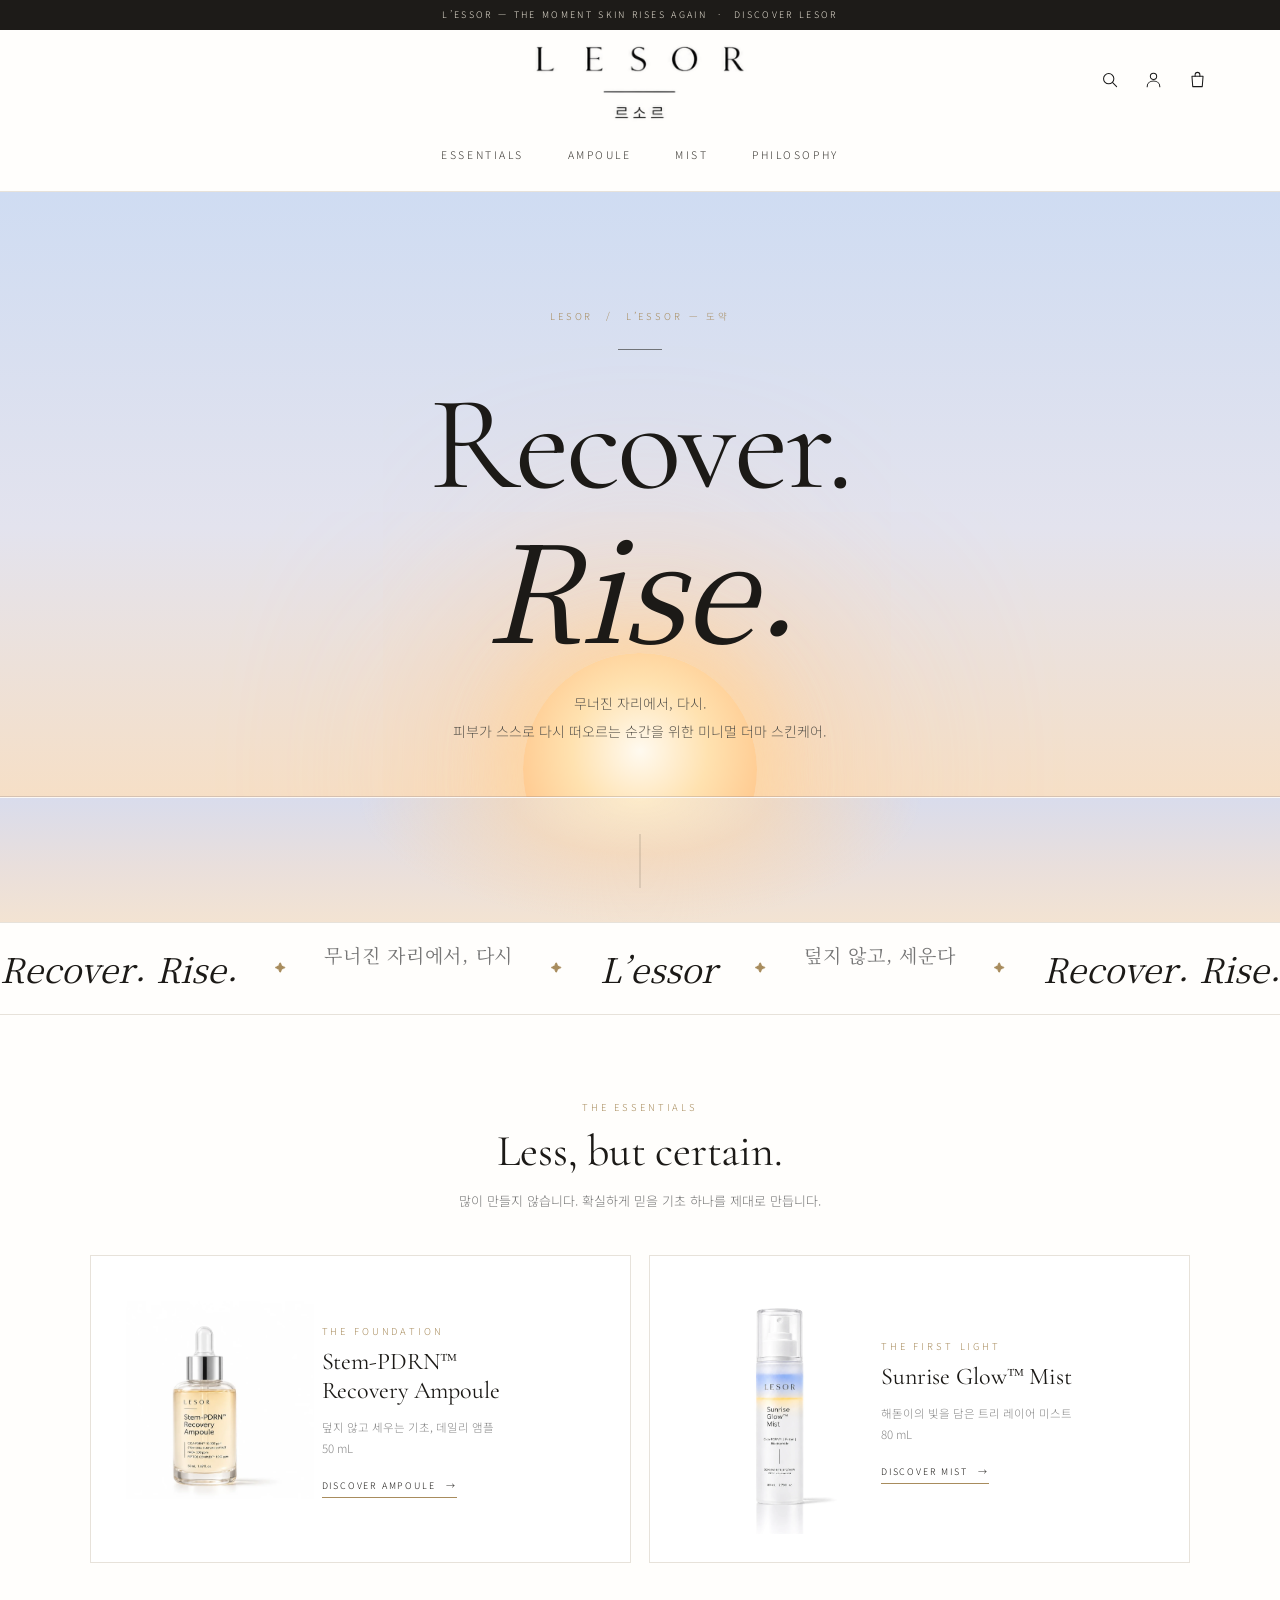
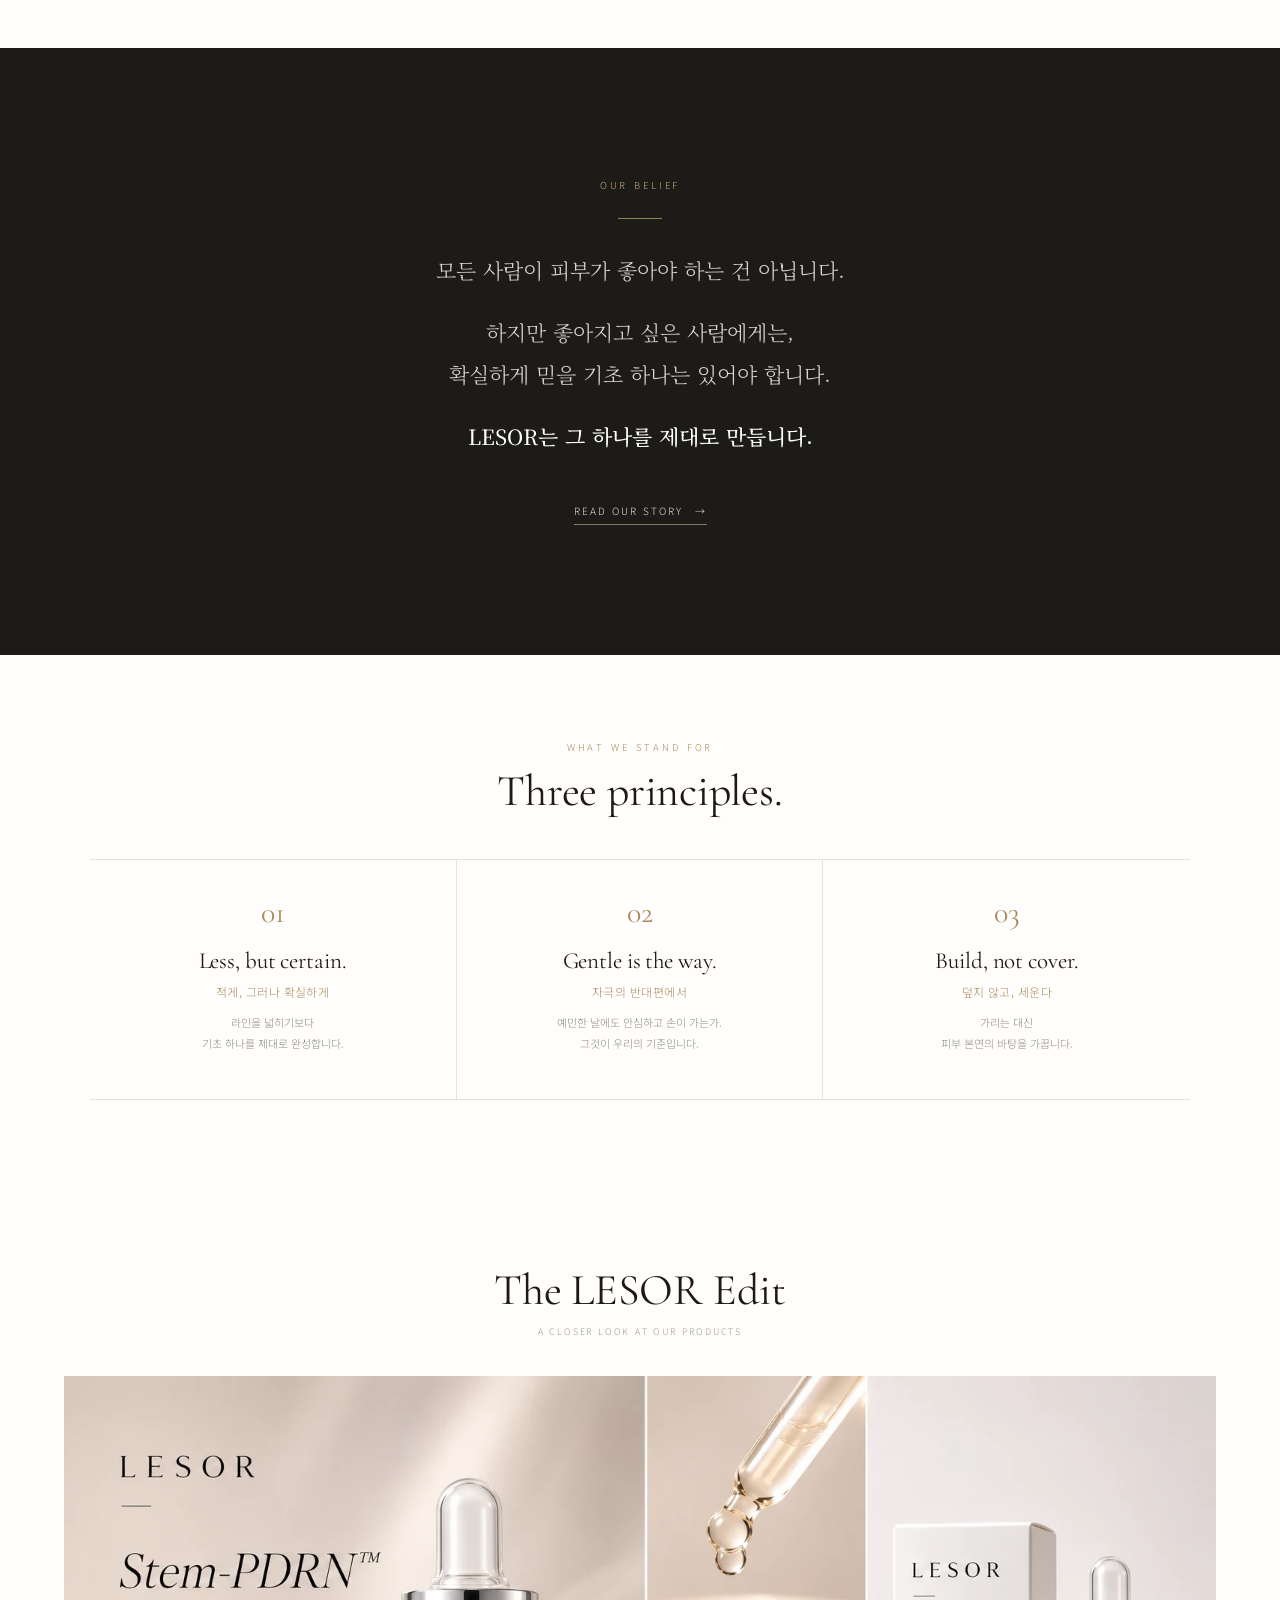
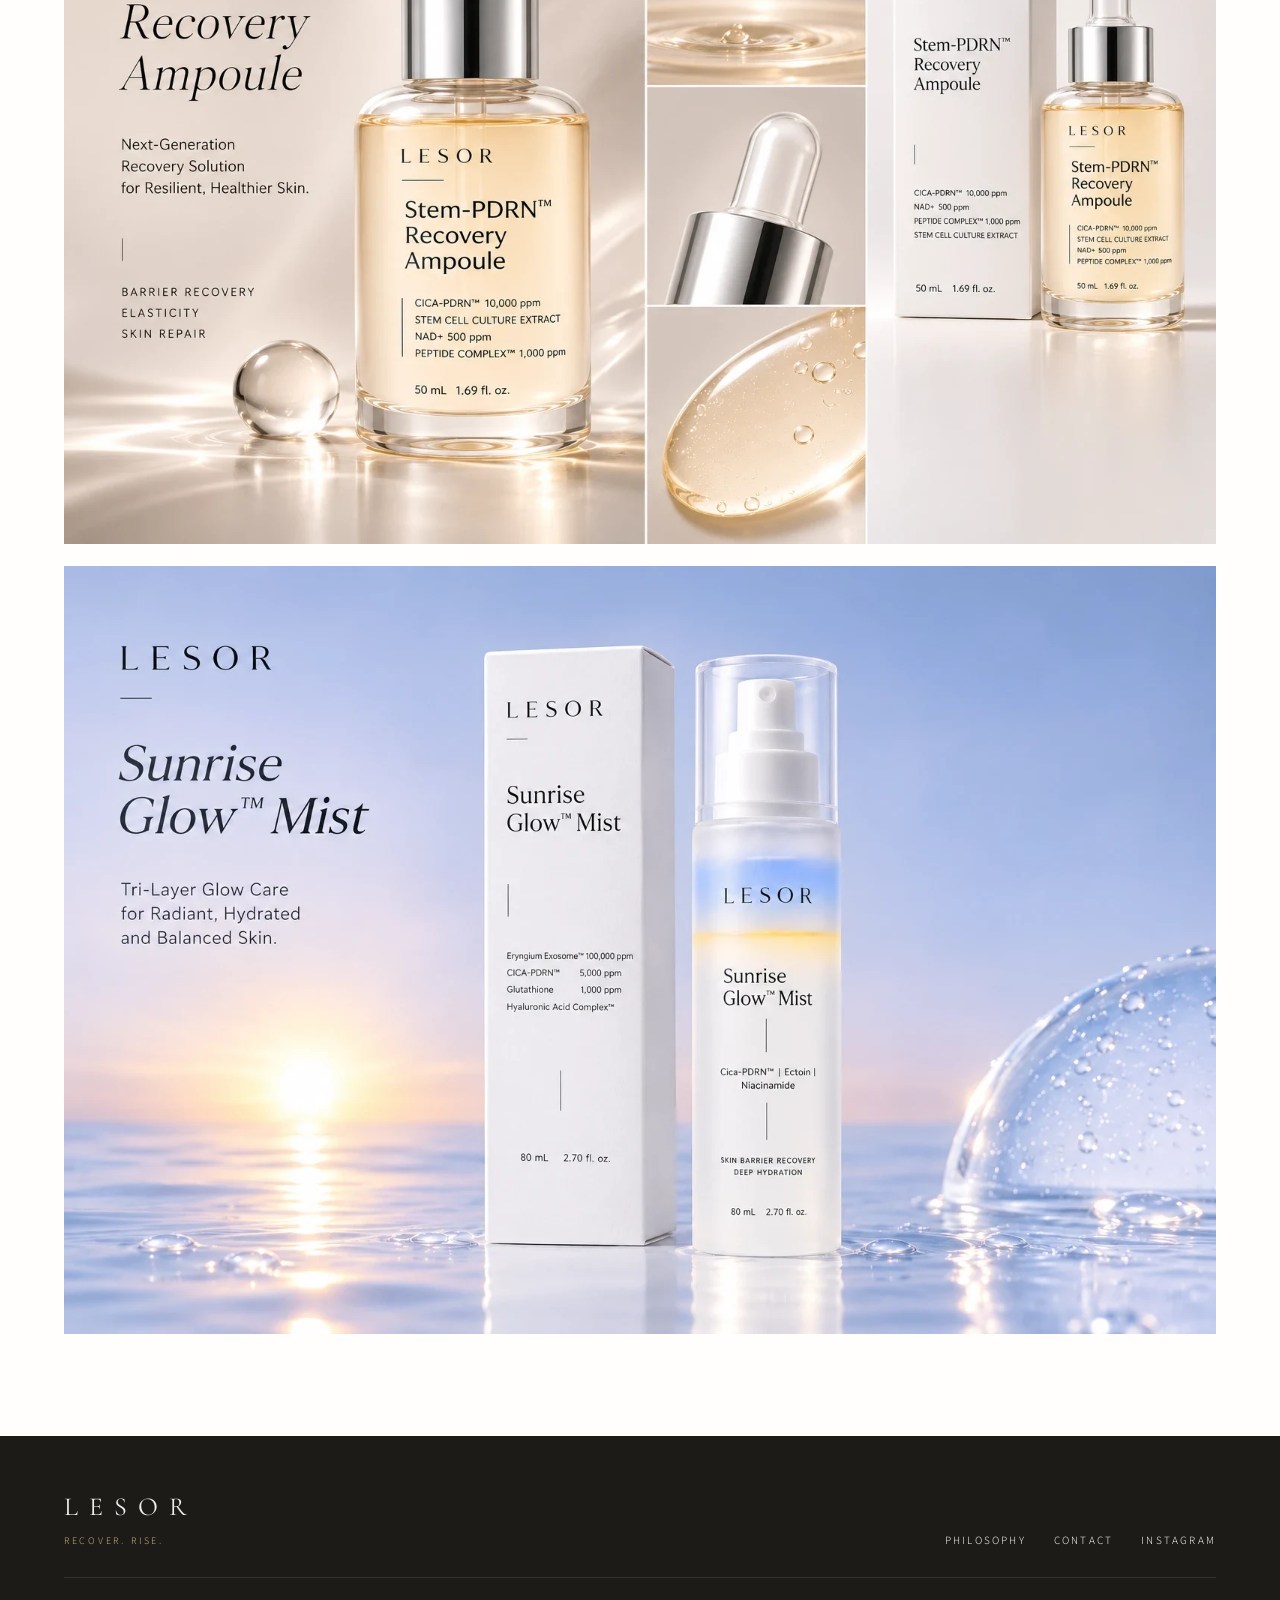
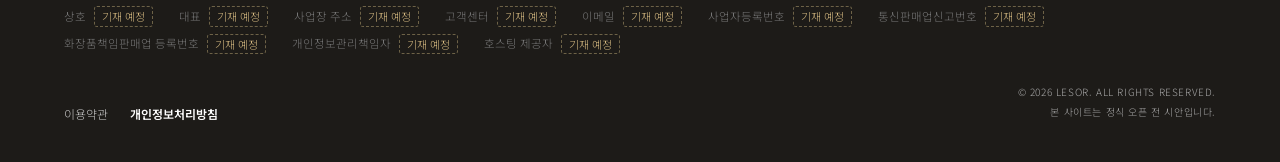
==== commit 16044b29: "첫 화면 해돋이를 선명하게: 수평선 뒤에서 떠오르는 해와 물 위 반사 Co-Authored-By: Claude Fable 5.2 <noreply@anthropic.com>" ====
--- a/index.html
+++ b/index.html
@@ -17,7 +17,7 @@
 <link rel="preconnect" href="https://fonts.googleapis.com">
 <link rel="preconnect" href="https://fonts.gstatic.com" crossorigin>
 <link rel="stylesheet" href="https://fonts.googleapis.com/css2?family=Cormorant+Garamond:ital,wght@0,400;0,500;1,400;1,500&family=Noto+Sans+KR:wght@300;400;500&family=Noto+Serif+KR:wght@400;500&display=swap">
-<link rel="stylesheet" href="style.css?v=20261117c">
+<link rel="stylesheet" href="style.css?v=20261117d">
 </head>
 <body>
 <div class="promo">L’ESSOR — THE MOMENT SKIN RISES AGAIN　·　DISCOVER LESOR</div>
@@ -102,6 +102,6 @@
   </div>
 </footer>
 <div class="toast" role="status" aria-live="polite"></div>
-<script src="site.js?v=20261117c"></script>
+<script src="site.js?v=20261117d"></script>
 </body>
 </html>
--- a/style.css
+++ b/style.css
@@ -297,3 +297,18 @@
 .js .reveal,.js .reveal-img{opacity:1;transform:none}
 .marquee-track{animation:none}
 }
+
+/* ── 해돋이 연출 (선명한 버전) ─────────────────── */
+.band.blue{background:linear-gradient(180deg,#cfdcf2 0%,#e3e3ee 46%,#f6dfc6 83%,#f9d3ae 100%)}
+.home-hero::before{left:50%;bottom:17%;width:clamp(130px,26vmin,260px);height:clamp(130px,26vmin,260px);border-radius:50%;
+background:radial-gradient(circle at 50% 42%,#fffaf0 0%,#ffe2b0 38%,#ffc98f 72%,#ffb87c 100%);
+box-shadow:0 0 60px 26px rgba(255,214,160,.75),0 0 190px 110px rgba(255,205,150,.45);
+transform:translate(-50%,112%);animation:sunrise 4.2s cubic-bezier(.22,.7,.2,1) .5s forwards,sunglow 7s ease-in-out 4.8s infinite}
+@keyframes sunrise{to{transform:translate(-50%,38%)}}
+@keyframes sunglow{0%,100%{box-shadow:0 0 60px 26px rgba(255,214,160,.75),0 0 190px 110px rgba(255,205,150,.45)}50%{box-shadow:0 0 80px 36px rgba(255,220,170,.85),0 0 240px 140px rgba(255,208,155,.55)}}
+.home-hero::after{left:0;right:0;bottom:0;height:17%;transform:none;animation:none;
+background:
+ radial-gradient(ellipse 22% 100% at 50% 0,rgba(255,236,200,.95) 0%,rgba(255,214,165,.55) 45%,rgba(255,214,165,0) 100%),
+ linear-gradient(180deg,#d9dcec 0%,#e9dfdc 55%,#f3e3d2 100%);
+border-top:1px solid rgba(255,255,255,.75);box-shadow:0 -1px 0 rgba(120,110,120,.25)}
+.scroll-cue span{background:#5d5348}
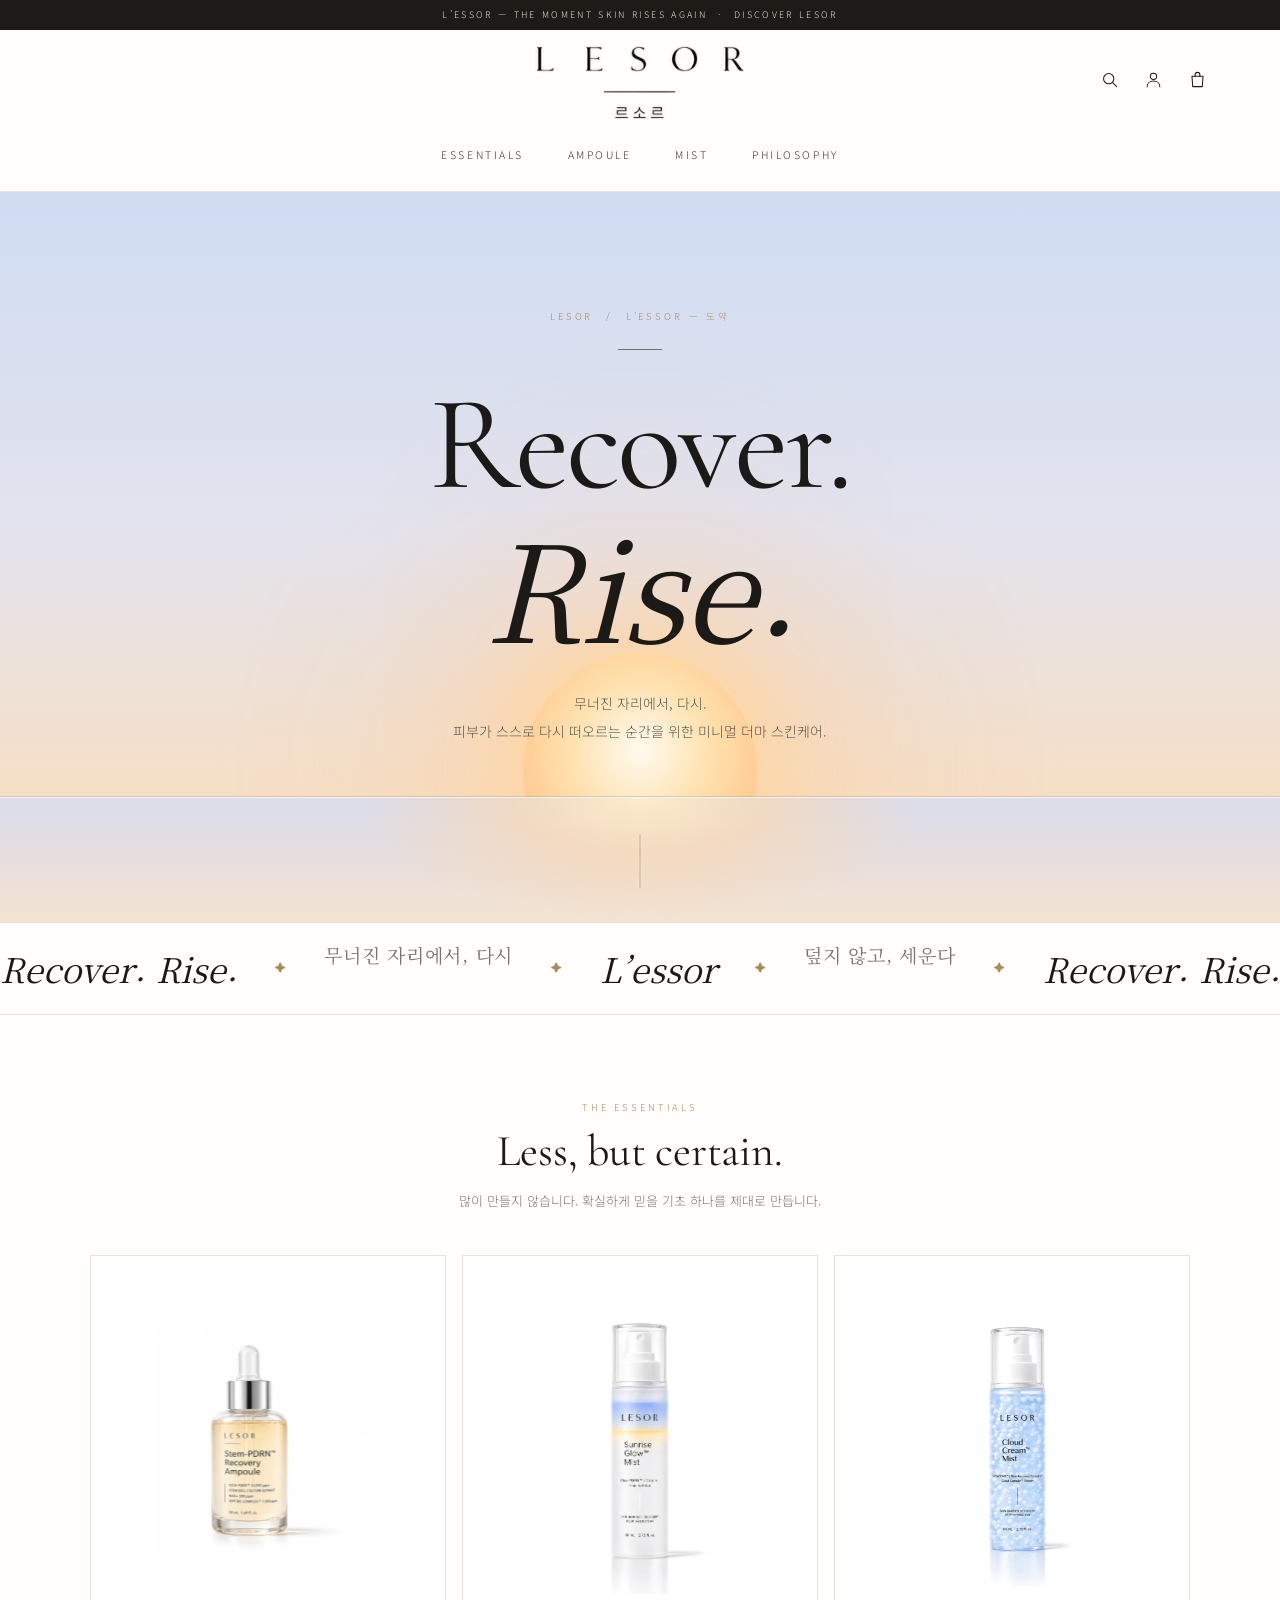
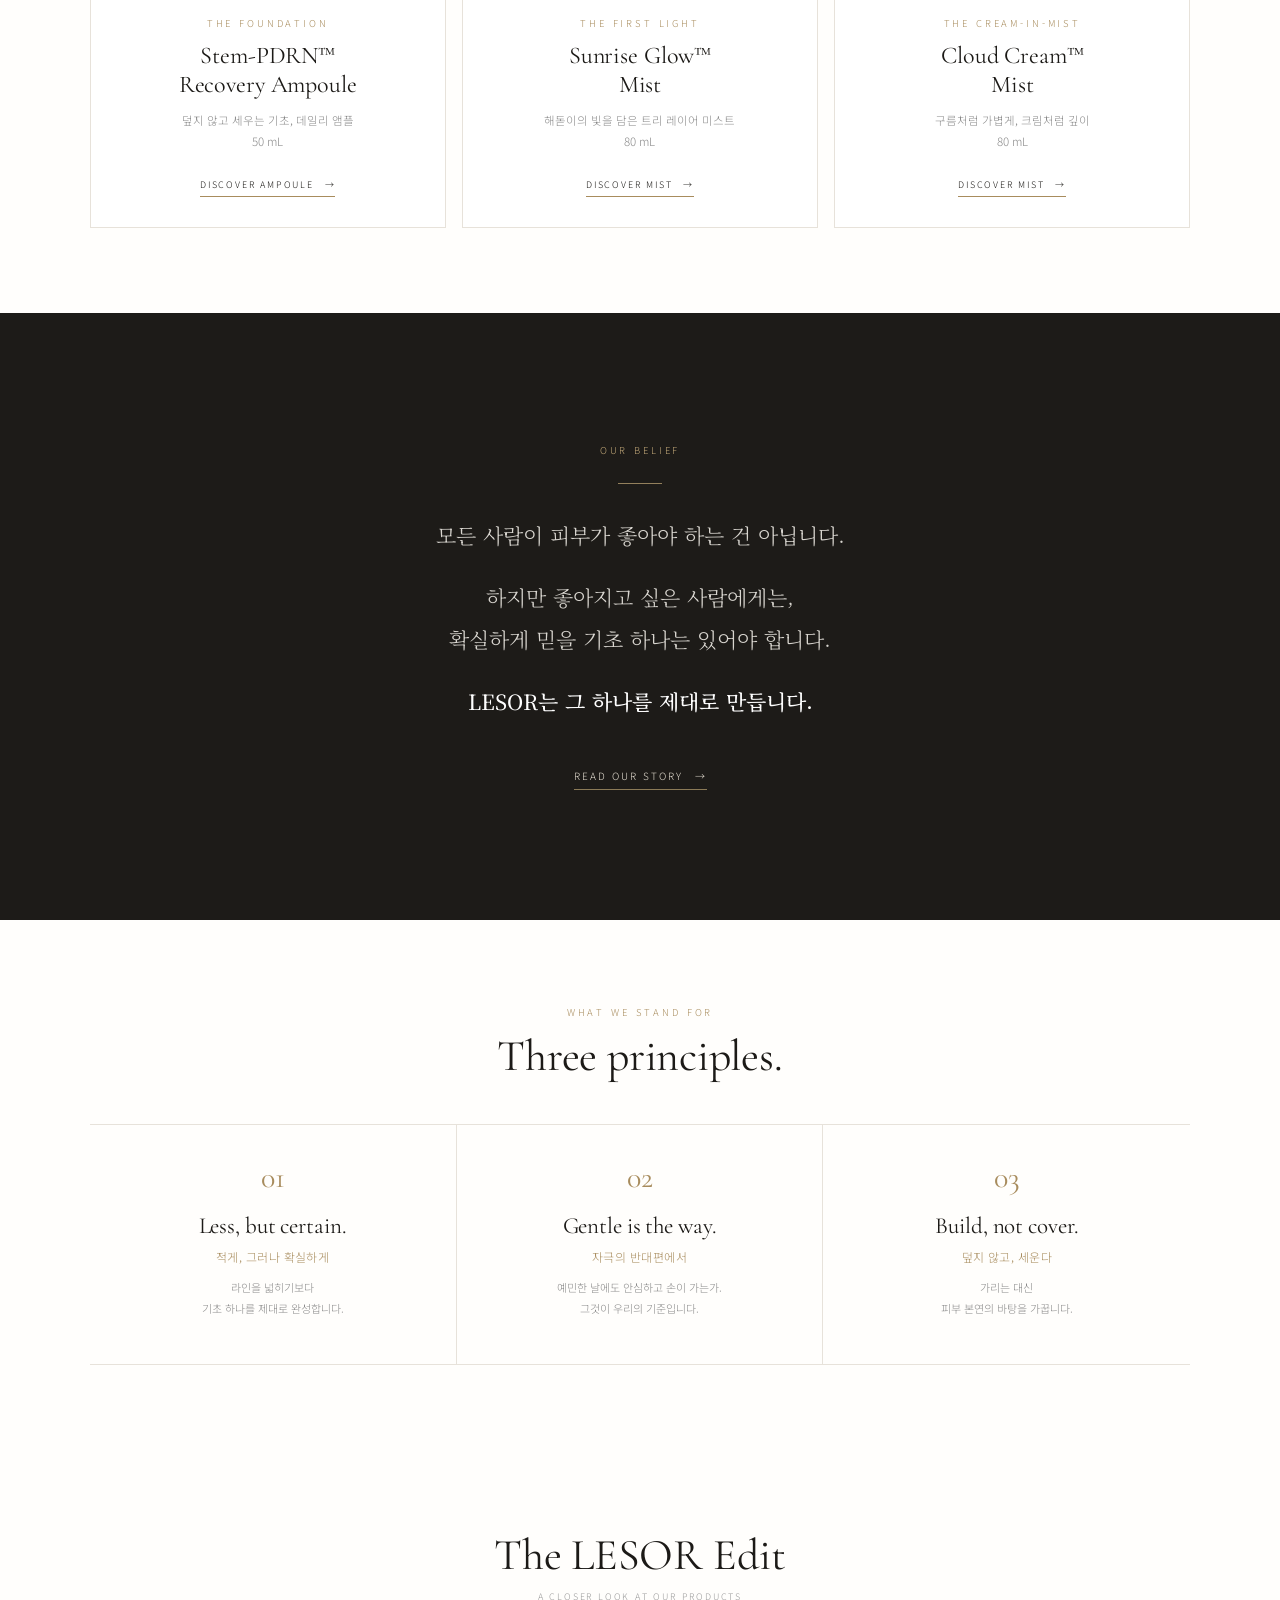
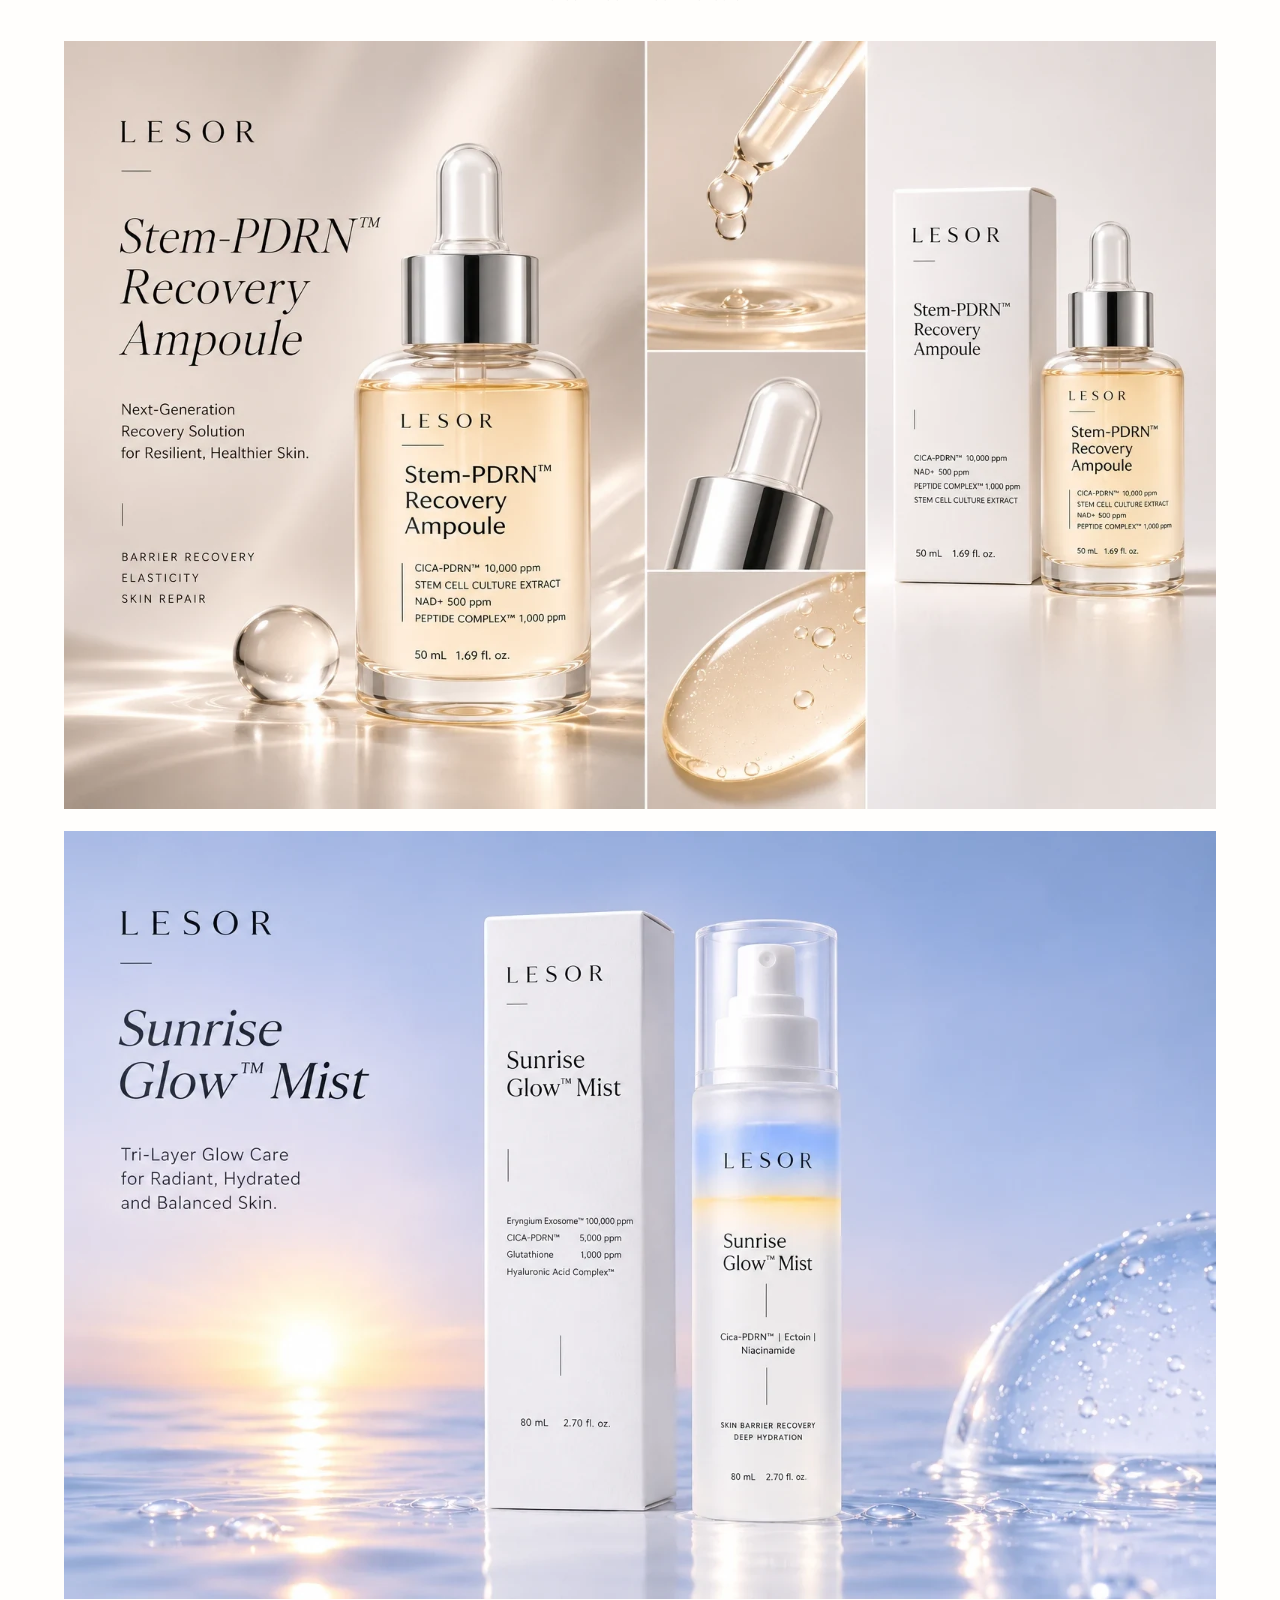
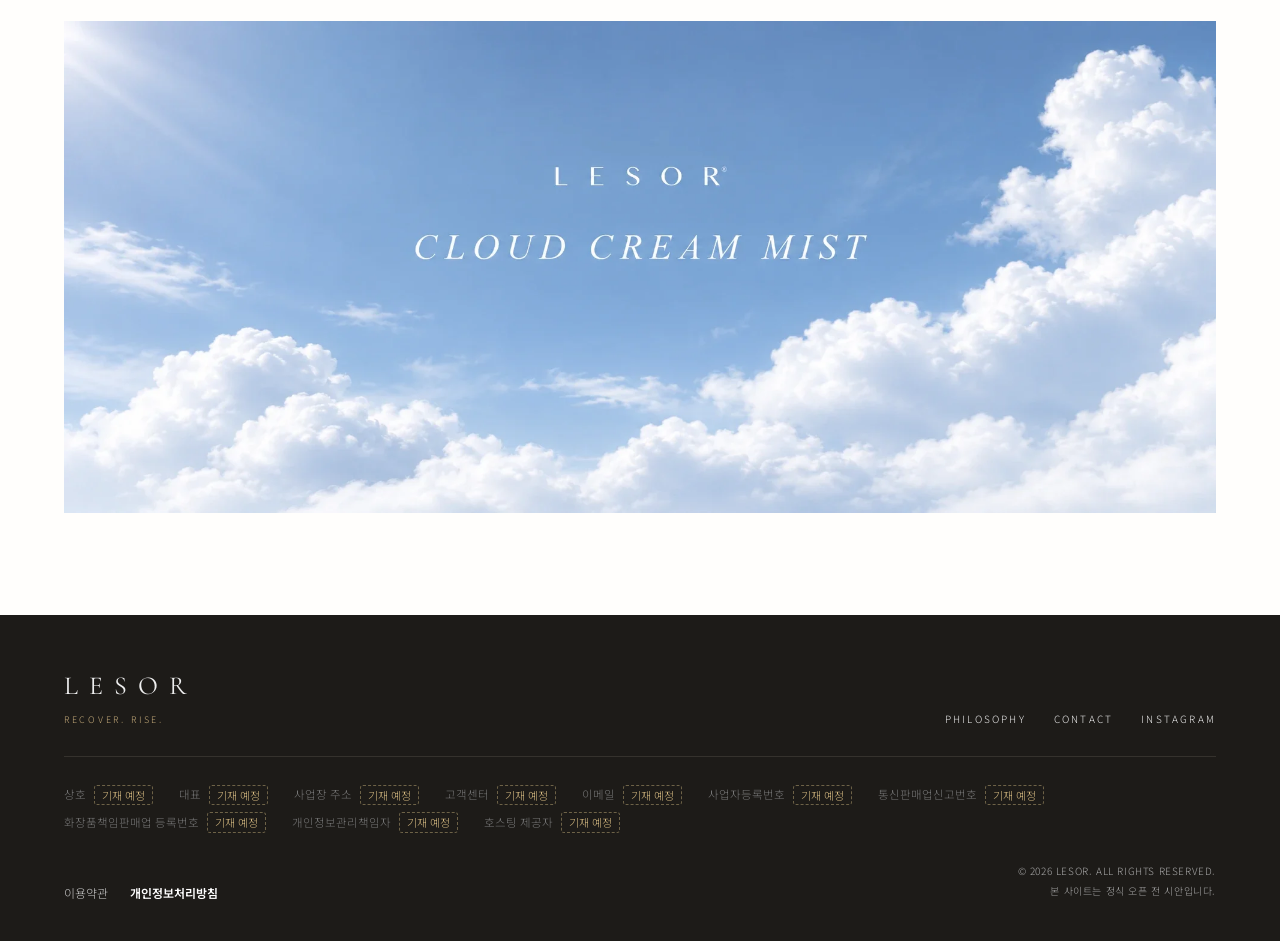
==== commit b651f5a3: "Cloud Cream Mist 상품 페이지와 미스트 카테고리 페이지 추가 - mist-cloud-cream.html 신설: 상단 가로 배너, 제품 정보, 포스터 - mist.htm" ====
--- a/index.html
+++ b/index.html
@@ -17,7 +17,7 @@
 <link rel="preconnect" href="https://fonts.googleapis.com">
 <link rel="preconnect" href="https://fonts.gstatic.com" crossorigin>
 <link rel="stylesheet" href="https://fonts.googleapis.com/css2?family=Cormorant+Garamond:ital,wght@0,400;0,500;1,400;1,500&family=Noto+Sans+KR:wght@300;400;500&family=Noto+Serif+KR:wght@400;500&display=swap">
-<link rel="stylesheet" href="style.css?v=20261117d">
+<link rel="stylesheet" href="style.css?v=20261117e">
 </head>
 <body>
 <div class="promo">L’ESSOR — THE MOMENT SKIN RISES AGAIN　·　DISCOVER LESOR</div>
@@ -42,7 +42,8 @@
   <div class="section-title"><div class="eyebrow">THE ESSENTIALS</div><h2>Less, but certain.</h2><p class="section-sub">많이 만들지 않습니다. 확실하게 믿을 기초 하나를 제대로 만듭니다.</p></div>
   <div class="related-grid shop-grid">
     <a href="ampoule.html"><img src="images/product-ampoule.webp" alt="Stem-PDRN Recovery Ampoule" width="972" height="1296"><div><div class="eyebrow">THE FOUNDATION</div><h3>Stem-PDRN™<br>Recovery Ampoule</h3><p>덮지 않고 세우는 기초, 데일리 앰플<br>50 mL</p><em>DISCOVER AMPOULE　→</em></div></a>
-    <a href="mist.html"><img src="images/product-mist.webp" alt="Sunrise Glow Mist" width="1086" height="1448"><div><div class="eyebrow">THE FIRST LIGHT</div><h3>Sunrise Glow™ Mist</h3><p>해돋이의 빛을 담은 트리 레이어 미스트<br>80 mL</p><em>DISCOVER MIST　→</em></div></a>
+    <a href="mist-sunrise-glow.html"><img src="images/product-mist-sunrise.webp" alt="Sunrise Glow Mist" width="1086" height="1448"><div><div class="eyebrow">THE FIRST LIGHT</div><h3>Sunrise Glow™<br>Mist</h3><p>해돋이의 빛을 담은 트리 레이어 미스트<br>80 mL</p><em>DISCOVER MIST　→</em></div></a>
+    <a href="mist-cloud-cream.html"><img src="images/product-mist-cloud.webp" alt="Cloud Cream Mist" width="810" height="1080"><div><div class="eyebrow">THE CREAM-IN-MIST</div><h3>Cloud Cream™<br>Mist</h3><p>구름처럼 가볍게, 크림처럼 깊이<br>80 mL</p><em>DISCOVER MIST　→</em></div></a>
   </div>
 </section>
 <section class="manifesto">
@@ -66,7 +67,8 @@
   <h2>The LESOR Edit</h2>
   <div class="caption">A CLOSER LOOK AT OUR PRODUCTS</div>
   <a href="ampoule.html"><img class="poster" src="images/poster-ampoule.webp" alt="LESOR Stem-PDRN™ Recovery Ampoule" width="1536" height="1024" loading="lazy"></a>
-  <a href="mist.html"><img class="poster" src="images/poster-mist-wide.webp" alt="LESOR Sunrise Glow™ Mist" width="1536" height="1024" loading="lazy"></a>
+  <a href="mist-sunrise-glow.html"><img class="poster" src="images/poster-sunrise-wide.webp" alt="LESOR Sunrise Glow™ Mist" width="1536" height="1024" loading="lazy"></a>
+  <a href="mist-cloud-cream.html"><img class="poster" src="images/banner-cloud.webp" alt="LESOR Cloud Cream™ Mist" width="1920" height="819" loading="lazy"></a>
 </section>
 </main>
 <footer id="contact">
@@ -102,6 +104,6 @@
   </div>
 </footer>
 <div class="toast" role="status" aria-live="polite"></div>
-<script src="site.js?v=20261117d"></script>
+<script src="site.js?v=20261117e"></script>
 </body>
 </html>
--- a/style.css
+++ b/style.css
@@ -312,3 +312,22 @@
  linear-gradient(180deg,#d9dcec 0%,#e9dfdc 55%,#f3e3d2 100%);
 border-top:1px solid rgba(255,255,255,.75);box-shadow:0 -1px 0 rgba(120,110,120,.25)}
 .scroll-cue span{background:#5d5348}
+
+/* ── 제품 3종 구성: 세로형 카드, 상단 배너 ─────────── */
+.page-banner img{width:100%;height:auto}
+.shop-grid{grid-template-columns:repeat(3,1fr);gap:16px}
+.shop-grid.two{grid-template-columns:repeat(2,1fr);max-width:860px;margin:0 auto}
+.shop-grid a{display:flex;flex-direction:column;align-items:center;text-align:center;padding:38px 22px 34px;min-height:0}
+.shop-grid img{height:300px;margin-bottom:22px}
+.shop-grid h3{font-size:24px;margin:12px 0 10px}
+.shop-grid p{margin:0 0 18px}
+.poster-duo{display:grid;grid-template-columns:1fr 1fr;gap:22px;margin-bottom:22px}
+.poster-duo .poster{margin:0;height:100%;object-fit:cover}
+.split-title{font:normal clamp(38px,4.6vw,62px)/1.08 var(--serif);margin:15px 0 22px}
+.split-title em{font-style:italic}
+@media(max-width:800px){
+.shop-grid,.shop-grid.two{grid-template-columns:1fr 1fr;gap:10px}
+.shop-grid a{padding:24px 12px 26px}.shop-grid img{height:190px;margin-bottom:14px}.shop-grid h3{font-size:19px}
+.shop-grid a:nth-child(3):last-child{grid-column:1/-1}
+.poster-duo{gap:10px;margin-bottom:10px}
+}
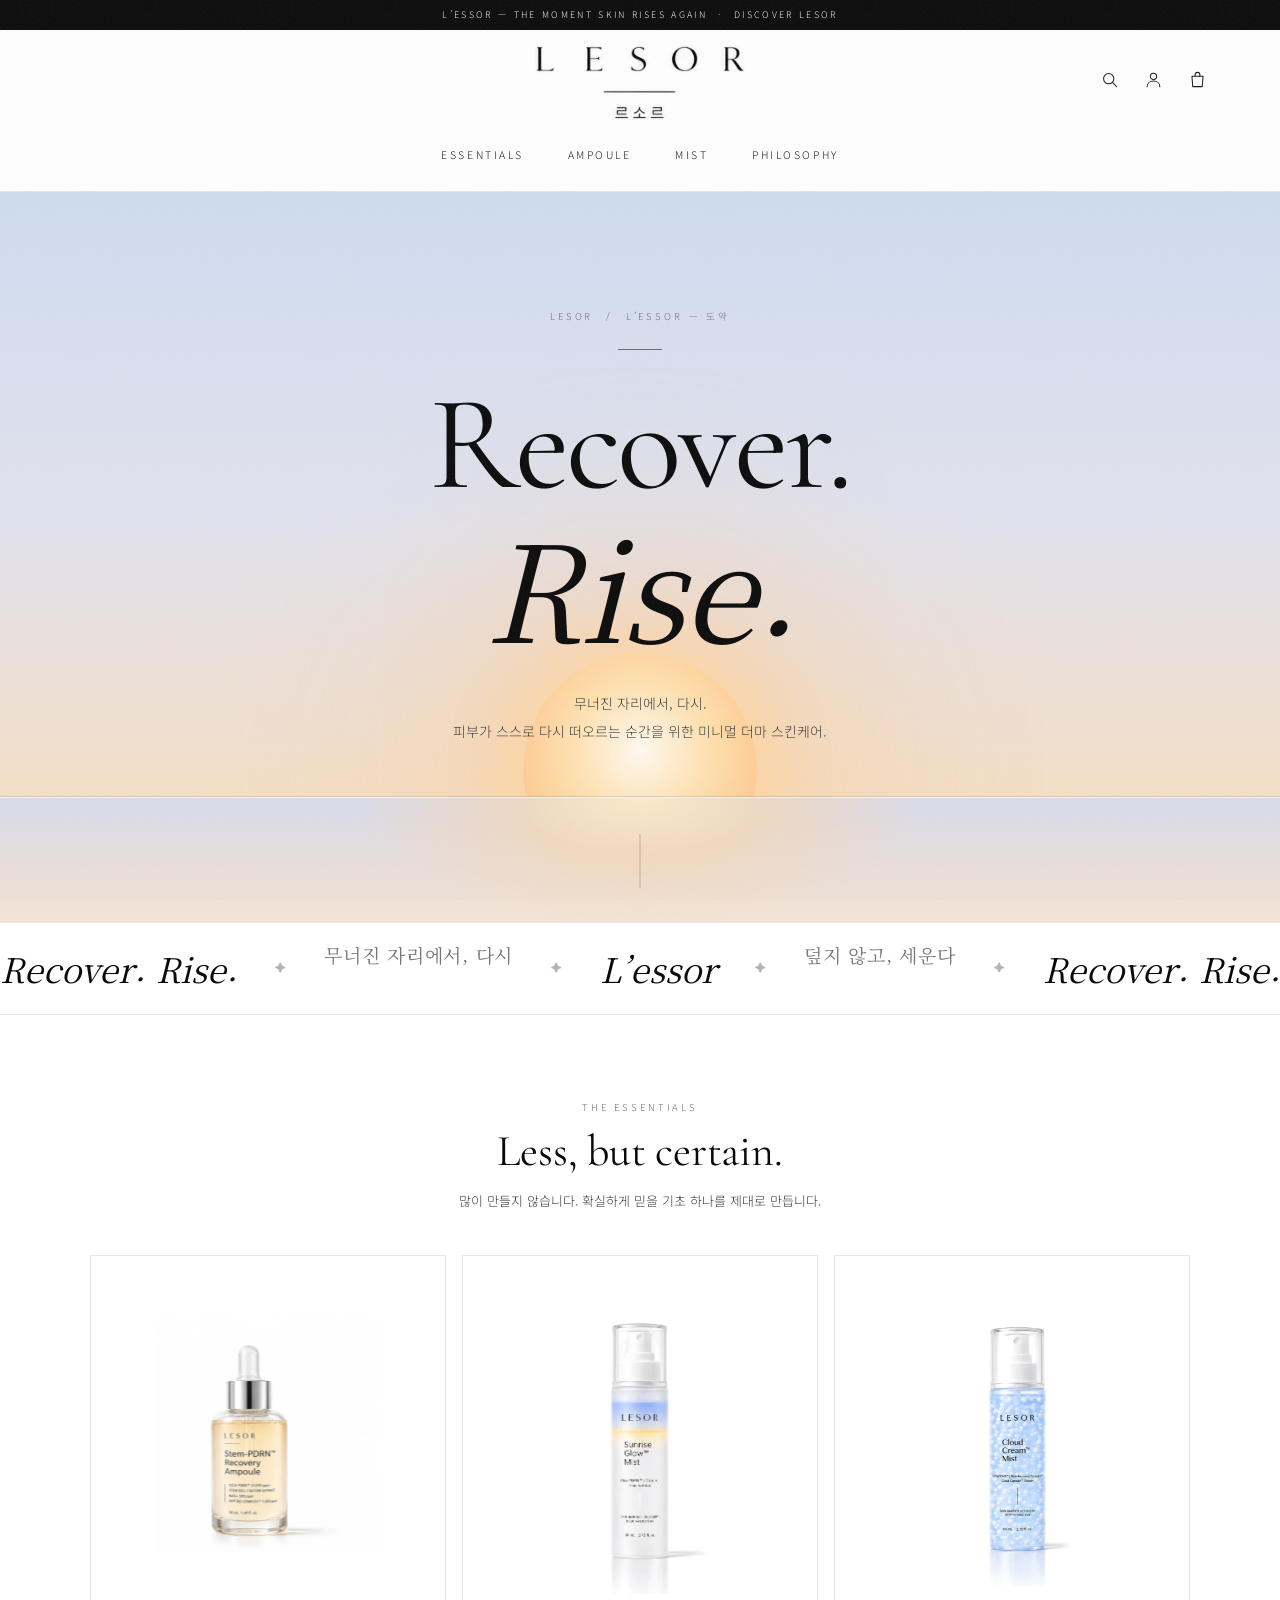
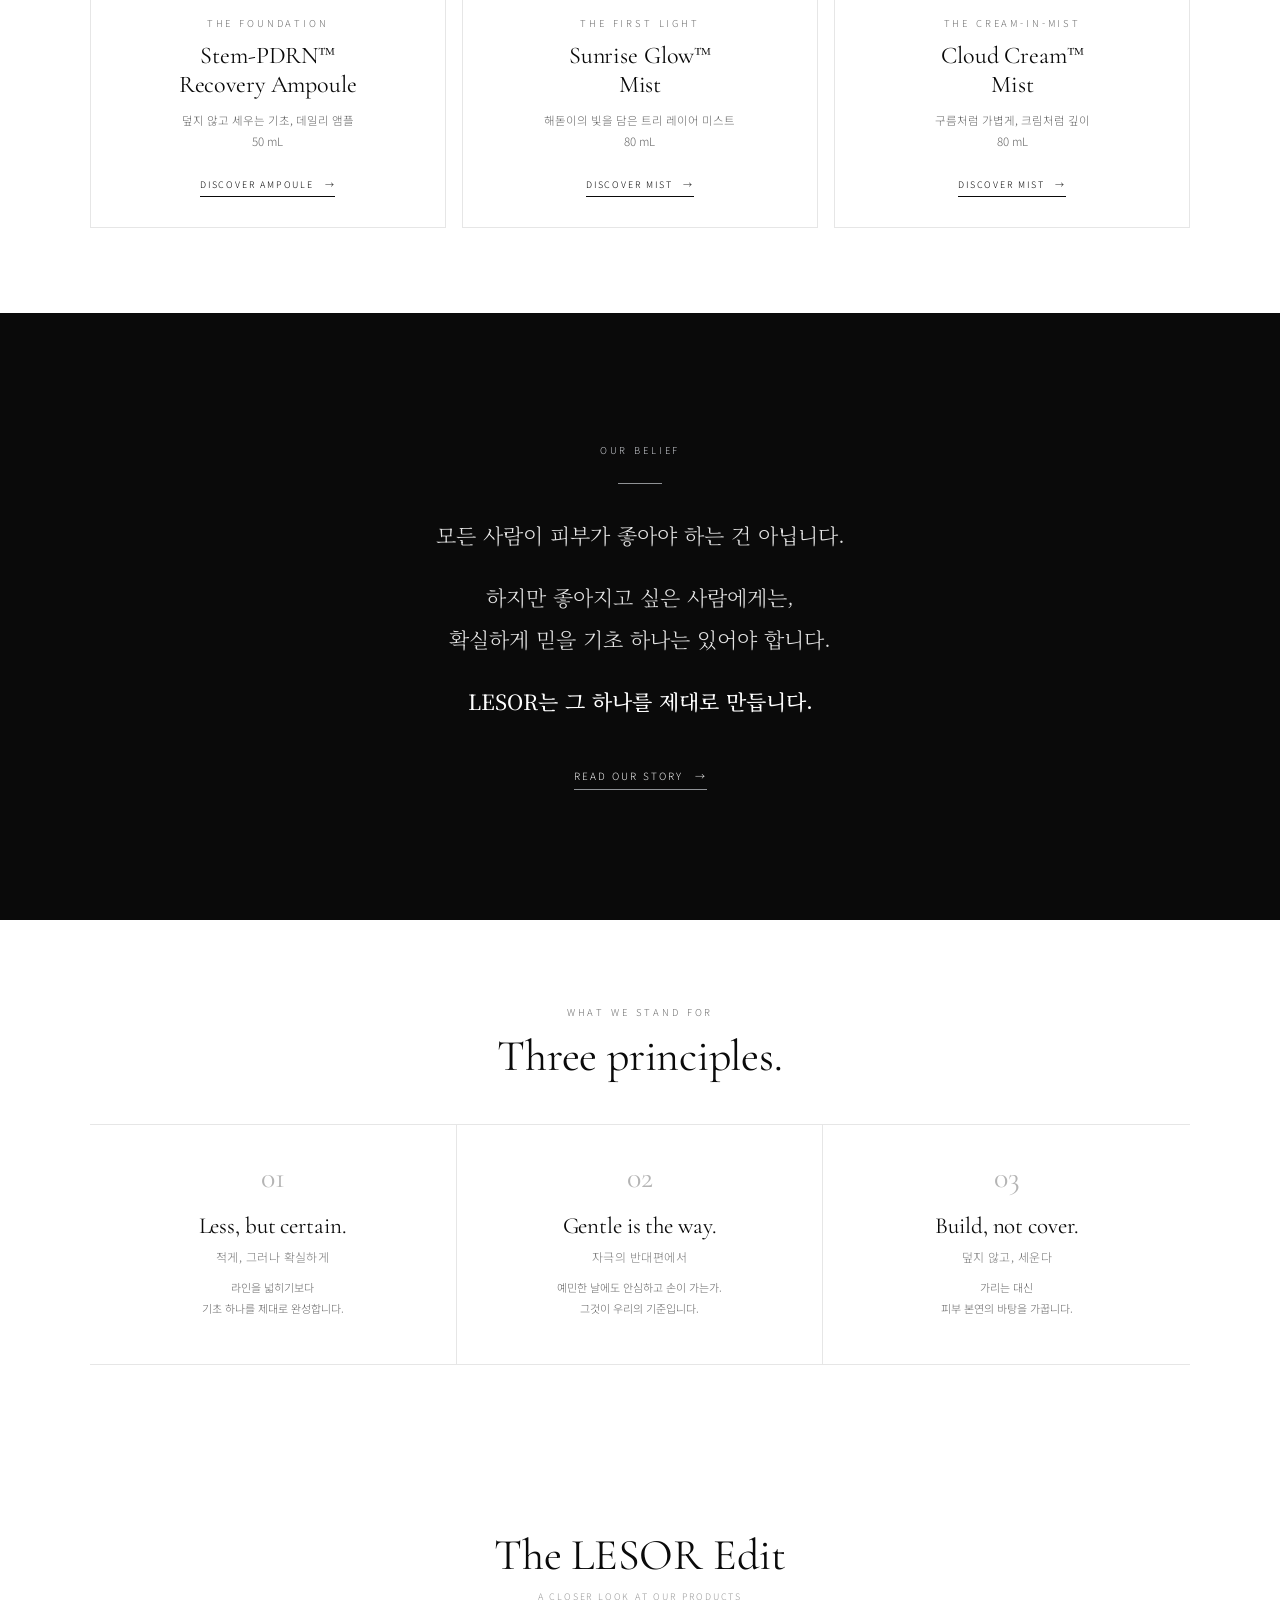
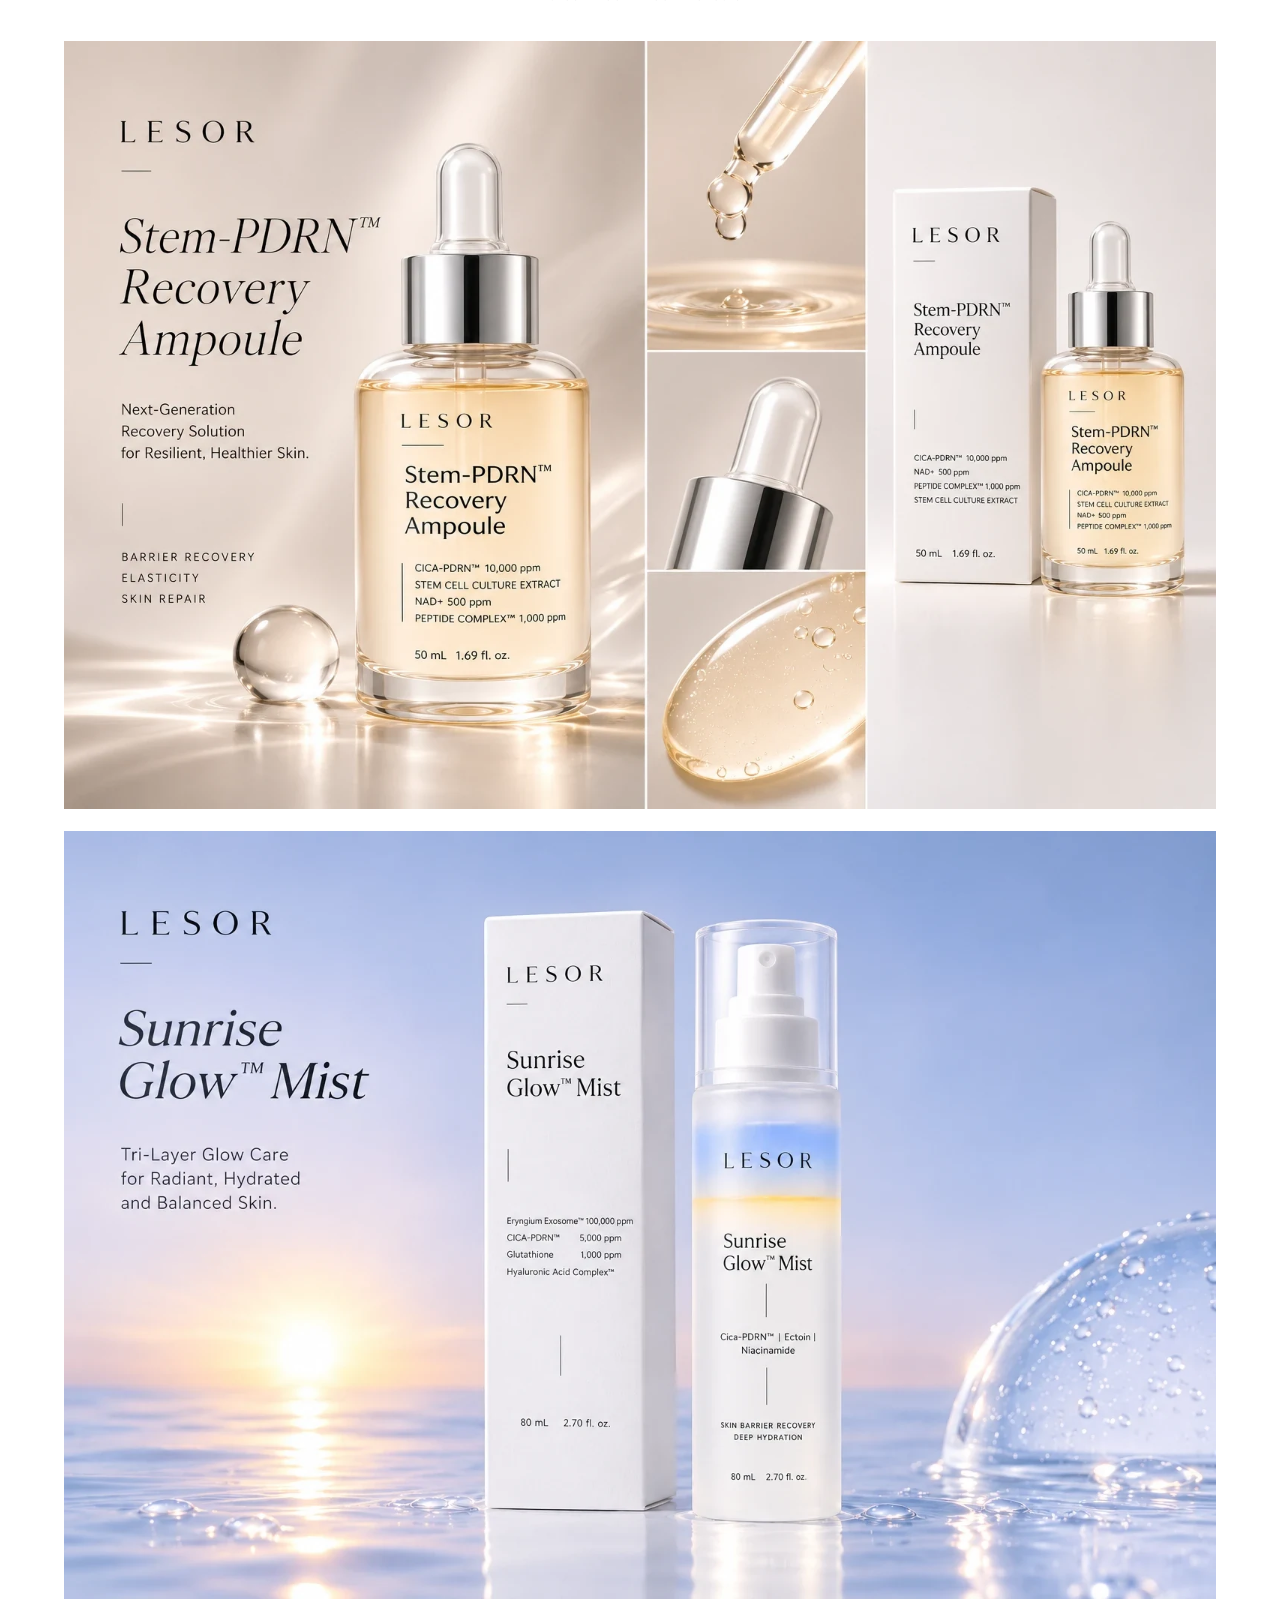
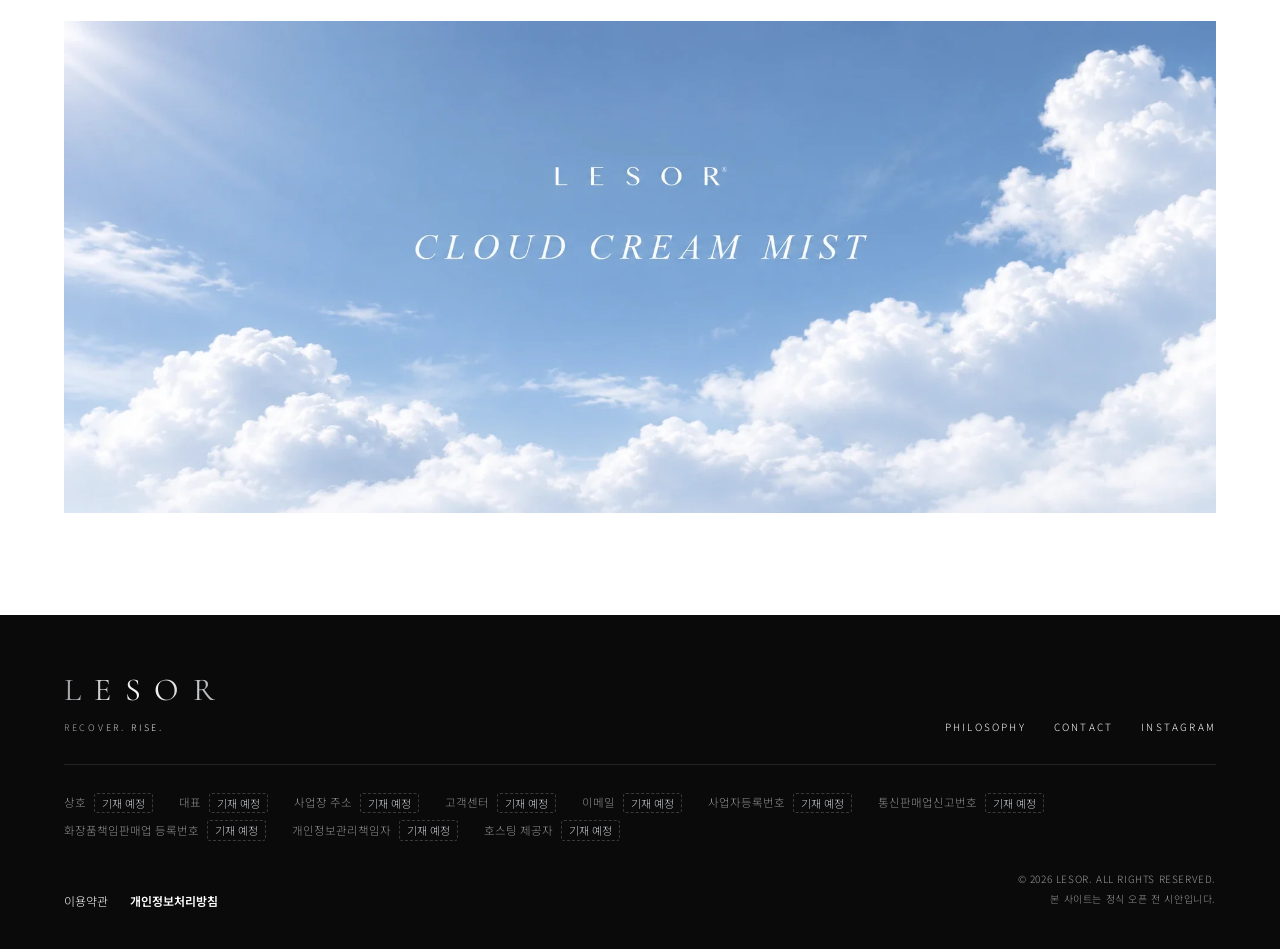
==== commit c4b59fce: "컬러 정리: 화이트 배경·블랙 글씨, 제트블랙 푸터에 실버 글씨, 전체 그레인 Co-Authored-By: Claude Fable 5.2 <noreply@anthropic.com>" ====
--- a/index.html
+++ b/index.html
@@ -5,7 +5,7 @@
 <meta name="viewport" content="width=device-width, initial-scale=1">
 <title>LESOR 르소르 | Recover. Rise.</title>
 <meta name="description" content="LESOR 르소르 — 무너진 자리에서, 다시. 피부가 스스로 다시 떠오르는 순간을 위한 미니멀 더마 스킨케어.">
-<meta name="theme-color" content="#1d1b18">
+<meta name="theme-color" content="#0a0a0a">
 <meta property="og:type" content="website">
 <meta property="og:site_name" content="LESOR 르소르">
 <meta property="og:title" content="LESOR 르소르 | Recover. Rise.">
@@ -17,7 +17,7 @@
 <link rel="preconnect" href="https://fonts.googleapis.com">
 <link rel="preconnect" href="https://fonts.gstatic.com" crossorigin>
 <link rel="stylesheet" href="https://fonts.googleapis.com/css2?family=Cormorant+Garamond:ital,wght@0,400;0,500;1,400;1,500&family=Noto+Sans+KR:wght@300;400;500&family=Noto+Serif+KR:wght@400;500&display=swap">
-<link rel="stylesheet" href="style.css?v=20261117e">
+<link rel="stylesheet" href="style.css?v=20261117i">
 </head>
 <body>
 <div class="promo">L’ESSOR — THE MOMENT SKIN RISES AGAIN　·　DISCOVER LESOR</div>
@@ -104,6 +104,6 @@
   </div>
 </footer>
 <div class="toast" role="status" aria-live="polite"></div>
-<script src="site.js?v=20261117e"></script>
+<script src="site.js?v=20261117i"></script>
 </body>
 </html>
--- a/style.css
+++ b/style.css
@@ -1,27 +1,27 @@
 
-:root{--ink:#191919;--muted:#777;--line:#e9e6e1;--cream:#f5f2ee;--blue:#e9eef8;--gold:#d9bd83;--serif:"Times New Roman",Georgia,serif}
+:root{--ink:#191919;--muted:#777;--line:#e6e6e6;--cream:#f6f6f6;--blue:#e9eef8;--gold:#bdbdbd;--serif:"Times New Roman",Georgia,serif}
 *{box-sizing:border-box}html{scroll-behavior:smooth}body{margin:0;color:var(--ink);background:#fff;font-family:Arial,"Noto Sans KR",sans-serif;font-weight:300}a{color:inherit;text-decoration:none}img{display:block;max-width:100%;height:auto}
-.promo{height:30px;background:#1d1b18;color:#fff;text-align:center;padding:8px 10px;font-size:9px;letter-spacing:.2em}
+.promo{height:30px;background:#0a0a0a;color:#fff;text-align:center;padding:8px 10px;font-size:9px;letter-spacing:.2em}
 header{min-height:140px;padding:13px 5vw 16px;border-bottom:1px solid #eee;display:flex;flex-direction:column;align-items:center;justify-content:center;gap:8px;background:rgba(255,255,255,.98);position:sticky;top:0;z-index:10}
 .logo{display:flex;align-items:center;justify-content:center;width:100%;height:78px}.logo img{display:block;width:222px;height:80px;object-fit:contain}.nav{display:flex;justify-content:center;gap:35px;font-size:10px;letter-spacing:.16em}.right{position:absolute;right:5vw;top:30px;display:flex;gap:6px}
 .crumb{padding:22px 5vw;color:#999;font-size:10px;letter-spacing:.1em}
 .hero{display:grid;grid-template-columns:1.08fr .92fr;min-height:690px}
-.visual{background:linear-gradient(135deg,#e7e5e3,#f8f7f5 65%,#e9edf6);display:flex;align-items:center;justify-content:center;position:relative;overflow:hidden;padding:45px}
+.visual{background:linear-gradient(135deg,#ededed,#f7f7f7 65%,#eceef2);display:flex;align-items:center;justify-content:center;position:relative;overflow:hidden;padding:45px}
 .visual img{height:590px;width:90%;object-fit:contain;mix-blend-mode:multiply}
 .visual .vertical{position:absolute;left:30px;bottom:35px;font-size:9px;letter-spacing:.25em;writing-mode:vertical-rl;color:#777}
 .copy{padding:85px 8vw 65px 7vw;display:flex;flex-direction:column;justify-content:center}
 .eyebrow{font-size:9px;letter-spacing:.24em;color:#888}.copy h1{font:normal clamp(36px,4.1vw,58px)/1.08 var(--serif);letter-spacing:-.025em;margin:18px 0 10px}.kr{font-size:13px;color:#777;margin-bottom:28px}
-.lead{font-size:14px;line-height:2;color:#555;max-width:480px}.chips{display:flex;flex-wrap:wrap;gap:7px;margin:25px 0 30px}.chip{border:1px solid #ddd8d1;border-radius:30px;padding:7px 12px;font-size:10px;color:#777}
+.lead{font-size:14px;line-height:2;color:#555;max-width:480px}.chips{display:flex;flex-wrap:wrap;gap:7px;margin:25px 0 30px}.chip{border:1px solid #dcdcdc;border-radius:30px;padding:7px 12px;font-size:10px;color:#777}
 .spec{border-top:1px solid var(--line);padding:17px 0}.spec small{display:block;font-size:9px;letter-spacing:.2em;color:#999;margin-bottom:10px}.spec div{font-size:12px;line-height:1.9}
-.buy{display:flex;gap:10px;margin-top:22px}.buy button{height:50px;border:0;cursor:pointer}.cart{flex:1;background:#1d1b18;color:#fff;font-size:10px;letter-spacing:.2em}.wish{width:52px;background:#f2f0ed;font-size:18px}.price{font:normal 18px var(--serif)}
-.band{padding:92px 8vw;text-align:center;background:#f6f4f1}.band.blue{background:linear-gradient(115deg,#e7edf8,#f6f1e9)}.band h2{font:normal clamp(32px,4vw,48px) var(--serif);margin:14px 0}.band p{font-size:13px;line-height:2;color:#666;max-width:650px;margin:0 auto}
-.split{display:grid;grid-template-columns:1fr 1fr;min-height:520px}.split img{width:100%;height:100%;object-fit:cover}.split .words{padding:8vw;display:flex;flex-direction:column;justify-content:center;background:#faf9f7}.words h2{font:normal clamp(32px,4vw,50px)/1.12 var(--serif);margin:15px 0 22px}.words p{font-size:13px;line-height:2;color:#666;max-width:440px}
-.points{padding:85px 7vw}.section-title{text-align:center;margin-bottom:42px}.section-title h2{font:normal 36px var(--serif);margin:12px 0}.cards{display:grid;grid-template-columns:repeat(3,1fr);border-top:1px solid var(--line);border-bottom:1px solid var(--line)}.card{text-align:center;padding:34px 24px;border-right:1px solid var(--line)}.card:last-child{border:0}.num{font:normal 28px var(--serif);color:#bda779}.card h3{font:normal 20px var(--serif);margin:16px 0 10px}.card p{font-size:11px;color:#888;line-height:1.9}
-.ingredient{background:#f7f7f6;padding:90px 7vw}.ingredient-grid{display:grid;grid-template-columns:repeat(4,1fr);gap:12px}.ingredient-item{background:white;padding:25px;min-height:175px}.ingredient-item span{font:normal 26px var(--serif);color:#c3ad80}.ingredient-item h3{font:normal 18px var(--serif);margin:20px 0 8px}.ingredient-item p{font-size:11px;line-height:1.8;color:#888}
-.how{padding:85px 7vw}.how-grid{display:grid;grid-template-columns:repeat(3,1fr);gap:12px}.how-item{background:#f6f4f1;padding:30px}.how-item b{font:normal 20px var(--serif)}.how-item p{font-size:12px;color:#777;line-height:1.9}
+.buy{display:flex;gap:10px;margin-top:22px}.buy button{height:50px;border:0;cursor:pointer}.cart{flex:1;background:#0a0a0a;color:#fff;font-size:10px;letter-spacing:.2em}.wish{width:52px;background:#f2f2f2;font-size:18px}.price{font:normal 18px var(--serif)}
+.band{padding:92px 8vw;text-align:center;background:#f6f6f6}.band.blue{background:linear-gradient(115deg,#e7edf8,#f6f1e9)}.band h2{font:normal clamp(32px,4vw,48px) var(--serif);margin:14px 0}.band p{font-size:13px;line-height:2;color:#666;max-width:650px;margin:0 auto}
+.split{display:grid;grid-template-columns:1fr 1fr;min-height:520px}.split img{width:100%;height:100%;object-fit:cover}.split .words{padding:8vw;display:flex;flex-direction:column;justify-content:center;background:#fafafa}.words h2{font:normal clamp(32px,4vw,50px)/1.12 var(--serif);margin:15px 0 22px}.words p{font-size:13px;line-height:2;color:#666;max-width:440px}
+.points{padding:85px 7vw}.section-title{text-align:center;margin-bottom:42px}.section-title h2{font:normal 36px var(--serif);margin:12px 0}.cards{display:grid;grid-template-columns:repeat(3,1fr);border-top:1px solid var(--line);border-bottom:1px solid var(--line)}.card{text-align:center;padding:34px 24px;border-right:1px solid var(--line)}.card:last-child{border:0}.num{font:normal 28px var(--serif);color:#8c8c8c}.card h3{font:normal 20px var(--serif);margin:16px 0 10px}.card p{font-size:11px;color:#888;line-height:1.9}
+.ingredient{background:#f7f7f6;padding:90px 7vw}.ingredient-grid{display:grid;grid-template-columns:repeat(4,1fr);gap:12px}.ingredient-item{background:white;padding:25px;min-height:175px}.ingredient-item span{font:normal 26px var(--serif);color:#8c8c8c}.ingredient-item h3{font:normal 18px var(--serif);margin:20px 0 8px}.ingredient-item p{font-size:11px;line-height:1.8;color:#888}
+.how{padding:85px 7vw}.how-grid{display:grid;grid-template-columns:repeat(3,1fr);gap:12px}.how-item{background:#f6f6f6;padding:30px}.how-item b{font:normal 20px var(--serif)}.how-item p{font-size:12px;color:#777;line-height:1.9}
 .editorial{padding:80px 5vw}.editorial h2{text-align:center;font:normal 36px var(--serif);margin:0 0 10px}.editorial .caption{text-align:center;font-size:9px;letter-spacing:.2em;color:#999;margin-bottom:38px}.poster{width:100%;height:auto;margin:0 auto 22px}
-.related{padding:75px 7vw;background:#f8f7f5}.related-grid{display:grid;grid-template-columns:1fr 1fr;gap:18px}.related a{background:#fff;padding:28px;display:grid;grid-template-columns:42% 58%;align-items:center;min-height:260px}.related img{height:220px;width:100%;object-fit:contain}.related h3{font:normal 25px var(--serif);margin:0 0 10px}.related p{font-size:11px;line-height:1.8;color:#888}.related em{font-style:normal;font-size:9px;letter-spacing:.16em;border-bottom:1px solid #aaa;padding-bottom:5px}
-footer{background:#1d1b18;color:#eee;padding:55px 5vw 40px}.footlogo{font:normal 27px var(--serif);letter-spacing:.34em}.footnote{font-size:10px;line-height:2;color:#aaa;text-align:right;letter-spacing:.06em}
+.related{padding:75px 7vw;background:#f7f7f7}.related-grid{display:grid;grid-template-columns:1fr 1fr;gap:18px}.related a{background:#fff;padding:28px;display:grid;grid-template-columns:42% 58%;align-items:center;min-height:260px}.related img{height:220px;width:100%;object-fit:contain}.related h3{font:normal 25px var(--serif);margin:0 0 10px}.related p{font-size:11px;line-height:1.8;color:#888}.related em{font-style:normal;font-size:9px;letter-spacing:.16em;border-bottom:1px solid #aaa;padding-bottom:5px}
+footer{background:#0a0a0a;color:#eee;padding:55px 5vw 40px}.footlogo{font:normal 27px var(--serif);letter-spacing:.34em}.footnote{font-size:10px;line-height:2;color:#aaa;text-align:right;letter-spacing:.06em}
 @media(max-width:800px){header{min-height:120px;padding:8px 18px 12px;gap:5px}.logo{height:62px}.logo img{width:176px;height:64px}.nav{gap:16px;font-size:8px}.right{top:20px;right:10px;gap:0}.hero{grid-template-columns:1fr}.visual{min-height:490px;padding:25px}.visual img{height:450px}.copy{padding:55px 8vw}.split{grid-template-columns:1fr}.split img{min-height:300px;max-height:460px}.cards{grid-template-columns:1fr}.card{border-right:0;border-bottom:1px solid var(--line)}.ingredient-grid{grid-template-columns:1fr 1fr}.how-grid{grid-template-columns:1fr}.related-grid{grid-template-columns:1fr}.footnote{text-align:left}}
 @media(max-width:480px){.promo{font-size:8px}.logo img{width:158px;height:57px}.nav{gap:13px;font-size:7px}.crumb{padding:16px 18px}.visual{min-height:430px}.visual img{height:400px}.copy h1{font-size:39px}.band{padding:70px 22px}.points,.ingredient,.how{padding:65px 20px}.ingredient-grid{gap:8px}.ingredient-item{padding:18px;min-height:160px}.editorial{padding:60px 14px}}
 
@@ -29,7 +29,7 @@
 button{font:inherit;color:inherit}
 [id]{scroll-margin-top:calc(var(--hh,140px) + 64px)}
 .icon{width:38px;height:38px;display:grid;place-items:center;background:none;border:0;padding:0;cursor:pointer;border-radius:50%}
-.icon:hover{background:#f2f0ed}
+.icon:hover{background:#f2f2f2}
 .icon svg{width:19px;height:19px;fill:none;stroke:#191919;stroke-width:1.3;stroke-linecap:round;stroke-linejoin:round}
 .crumb a:hover,.nav a:hover{color:#191919;text-decoration:underline;text-underline-offset:5px}
 .home-hero{padding:115px 8vw}.home-hero h1{font:normal clamp(36px,4.6vw,56px)/1.12 var(--serif);margin:14px 0}
@@ -55,12 +55,12 @@
 .info{padding:90px 7vw;border-top:1px solid var(--line)}
 .info-table{width:100%;max-width:960px;margin:0 auto;border-collapse:collapse;border-top:1px solid var(--ink);font-size:13px;line-height:1.85}
 .info-table th,.info-table td{padding:15px 18px;border-bottom:1px solid var(--line);text-align:left;vertical-align:top}
-.info-table th{width:230px;background:#faf9f7;font-weight:400;color:#555}
+.info-table th{width:230px;background:#fafafa;font-weight:400;color:#555}
 .info-table td{color:#333;word-break:keep-all}
 .info-table small{display:block;font-size:11px;color:#999}
-.tbd{display:inline-block;font-size:11px;line-height:1.5;color:#8a6d1f;background:#fbf3dc;border:1px dashed #d9bd83;border-radius:3px;padding:1px 7px}
-
-.board{padding:85px 7vw;border-top:1px solid var(--line)}.board.alt{background:#faf9f7}
+.tbd{display:inline-block;font-size:11px;line-height:1.5;color:#666666;background:#f3f3f3;border:1px dashed #bdbdbd;border-radius:3px;padding:1px 7px}
+
+.board{padding:85px 7vw;border-top:1px solid var(--line)}.board.alt{background:#fafafa}
 .empty{max-width:960px;margin:0 auto;text-align:center;padding:52px 20px;border-top:1px solid var(--ink);border-bottom:1px solid var(--line)}
 .empty p{font-size:14px;color:#555;margin:0 0 8px}.empty small{display:block;font-size:12px;color:#999}
 .ghost{margin-top:24px;height:44px;padding:0 28px;background:#fff;border:1px solid var(--ink);font-size:12px;letter-spacing:.06em;cursor:pointer}
@@ -79,11 +79,11 @@
 .foot-links a:hover,.foot-links button:hover,.foot-policy button:hover{color:#fff;text-decoration:underline;text-underline-offset:5px}
 .biz{display:flex;flex-wrap:wrap;gap:7px 26px;margin:28px 0;font-size:11.5px;line-height:1.7;color:#aaa}
 .biz div{display:flex;gap:8px;align-items:center}.biz dt{color:#777}.biz dd{margin:0}
-footer .tbd{background:transparent;color:#d9bd83;border-color:#6d6247}
+footer .tbd{background:transparent;color:#bdbdbd;border-color:#4a4a4a}
 .foot-bottom{display:flex;justify-content:space-between;align-items:flex-end;gap:24px}
 .foot-policy{display:flex;gap:22px;font-size:12px;color:#ccc}.foot-policy strong{font-weight:600;color:#fff}
 
-.toast{position:fixed;left:50%;bottom:34px;transform:translate(-50%,20px);background:#1d1b18;color:#fff;font-size:13px;padding:14px 24px;border-radius:4px;opacity:0;pointer-events:none;transition:.25s;z-index:30;max-width:calc(100vw - 32px);text-align:center;box-shadow:0 8px 28px rgba(0,0,0,.18)}
+.toast{position:fixed;left:50%;bottom:34px;transform:translate(-50%,20px);background:#0a0a0a;color:#fff;font-size:13px;padding:14px 24px;border-radius:4px;opacity:0;pointer-events:none;transition:.25s;z-index:30;max-width:calc(100vw - 32px);text-align:center;box-shadow:0 8px 28px rgba(0,0,0,.18)}
 .toast.show{opacity:1;transform:translate(-50%,0)}
 
 :focus-visible{outline:2px solid #565d85;outline-offset:3px}
@@ -121,7 +121,7 @@
 .nav{margin-top:16px}
 header{padding-bottom:22px}
 .section-sub{font-size:13px;line-height:1.9;color:#777;margin:0 auto;max-width:560px;word-break:keep-all}
-.card-kr{font-size:12px;letter-spacing:.04em;color:#8a7a55;margin:-2px 0 12px}
+.card-kr{font-size:12px;letter-spacing:.04em;color:#8c8c8c;margin:-2px 0 12px}
 .band p,.words p,.lead{word-break:keep-all}
 .words p+p{margin-top:14px}
 
@@ -131,7 +131,7 @@
 .shop-grid p{font-size:11.5px;line-height:1.8;color:#888}
 .shop-grid em{font-style:normal;font-size:9px;letter-spacing:.16em;border-bottom:1px solid #aaa;padding-bottom:5px}
 
-.manifesto{background:#1d1b18;color:#f3f1ec;text-align:center;padding:110px 8vw}
+.manifesto{background:#0a0a0a;color:#f3f1ec;text-align:center;padding:110px 8vw}
 .manifesto .eyebrow{color:#b9a476}
 .manifesto blockquote{margin:30px auto 0;max-width:720px}
 .manifesto p{font-size:clamp(16px,2vw,21px);line-height:1.9;font-weight:300;margin:0 0 20px;word-break:keep-all;color:#d8d5cf}
@@ -147,7 +147,7 @@
 .origin .origin-line{font-size:17px;color:var(--ink);margin:34px 0}
 .origin .origin-q{font:italic normal clamp(20px,2.6vw,26px)/1.6 var(--serif);color:var(--ink);margin:30px 0 0}
 
-.logo-story{padding:90px 7vw;background:#f7f6f3}
+.logo-story{padding:90px 7vw;background:#f6f6f6}
 .logo-story-grid{max-width:1000px;margin:0 auto;display:grid;grid-template-columns:1fr 1fr;gap:56px;align-items:center}
 .logo-plate{background:#fff;padding:64px 12%;display:grid;place-items:center}
 .logo-plate img{width:100%;mix-blend-mode:multiply}
@@ -155,7 +155,7 @@
 .logo-story dl div{padding:20px 0;border-bottom:1px solid var(--line)}
 .logo-story dl div:first-child{border-top:1px solid var(--ink)}
 .logo-story dt{font:normal 19px var(--serif);margin-bottom:8px}
-.logo-story dt span{font:300 11px Arial,"Noto Sans KR",sans-serif;color:#8a7a55;margin-left:10px;letter-spacing:.04em}
+.logo-story dt span{font:300 11px Arial,"Noto Sans KR",sans-serif;color:#8c8c8c;margin-left:10px;letter-spacing:.04em}
 .logo-story dd{margin:0;font-size:13px;line-height:1.9;color:#666;word-break:keep-all}
 
 @media(max-width:800px){
@@ -170,18 +170,18 @@
 @media(max-width:800px){.shop-grid h3{font-size:17px}.shop-grid img{height:190px}}
 
 /* ── 디자인 개편: 서체·컬러 ───────────────────── */
-:root{--ink:#1c1a17;--dark:#1d1b18;--muted:#7b756c;--line:#e7e2da;--ivory:#f7f4ef;--gold:#a88c5d;--dawn:linear-gradient(118deg,#dde5f4 0%,#efeaea 52%,#f7ead8 100%);
+:root{--ink:#0a0a0a;--dark:#0a0a0a;--muted:#777777;--line:#e6e6e6;--ivory:#f6f6f6;--gold:#8c8c8c;--dawn:linear-gradient(118deg,#dde5f4 0%,#efeaea 52%,#f7ead8 100%);
 --serif:"Cormorant Garamond","Noto Serif KR","Times New Roman",serif;--sans:"Noto Sans KR","Apple SD Gothic Neo",Arial,sans-serif}
-body{font-family:var(--sans);background:#fffefc;-webkit-font-smoothing:antialiased;text-rendering:optimizeLegibility}
+body{font-family:var(--sans);background:#ffffff;-webkit-font-smoothing:antialiased;text-rendering:optimizeLegibility}
 .price-note,.logo-story dt span{font-family:var(--sans)}
 h1,h2,h3{font-weight:400;letter-spacing:-.005em}
 
-.promo{background:var(--dark);letter-spacing:.26em;font-size:9px;color:#e9e3d6}
-header{border-bottom:1px solid var(--line);background:rgba(255,254,252,.97);backdrop-filter:blur(8px)}
-.nav{gap:44px;font-size:10.5px;letter-spacing:.24em;margin-top:18px;color:#3a3732}
+.promo{background:var(--dark);letter-spacing:.26em;font-size:9px;color:#f2f2f2}
+header{border-bottom:1px solid var(--line);background:#ffffff;backdrop-filter:blur(8px)}
+.nav{gap:44px;font-size:10.5px;letter-spacing:.24em;margin-top:18px;color:#1a1a1a}
 .nav a{padding-bottom:6px;border-bottom:1px solid transparent;transition:border-color .2s,color .2s}
 .nav a:hover{color:var(--ink);border-bottom-color:var(--gold);text-decoration:none}
-.crumb{color:#a39c90;letter-spacing:.16em}
+.crumb{color:#9a9a9a;letter-spacing:.16em}
 .eyebrow{color:var(--gold);letter-spacing:.3em;font-size:9.5px}
 
 .band{background:var(--ivory)}
@@ -189,7 +189,7 @@
 .home-hero{padding:150px 8vw 140px}
 .home-hero .eyebrow::after{content:"";display:block;width:44px;height:1px;background:var(--ink);opacity:.55;margin:26px auto 4px}
 .home-hero h1{font-size:clamp(46px,6.4vw,84px);line-height:1.04;margin:18px 0 22px}
-.home-hero p{font-size:14px;color:#5d584f}
+.home-hero p{font-size:14px;color:#555555}
 .band h2{font-size:clamp(34px,4.4vw,54px);line-height:1.12}
 .section-title h2,.editorial h2{font-size:clamp(32px,3.6vw,44px);line-height:1.15}
 .words h2{font-size:clamp(34px,4.2vw,56px)}
@@ -199,32 +199,32 @@
 .card-kr,.logo-story dt span{color:var(--gold)}
 .shop-grid h3,.related h3{font-size:24px;line-height:1.2}
 .shop-grid a,.related a{transition:box-shadow .25s,transform .25s}
-.shop-grid a:hover,.related a:hover{box-shadow:0 14px 40px rgba(60,48,30,.09);transform:translateY(-2px)}
+.shop-grid a:hover,.related a:hover{box-shadow:0 14px 40px rgba(0,0,0,.08);transform:translateY(-2px)}
 .shop-grid em,.related em{letter-spacing:.2em;border-bottom-color:var(--gold)}
-.points,.how,.editorial,.info,.board,.policy{background:#fffefc}
+.points,.how,.editorial,.info,.board,.policy{background:#ffffff}
 .ingredient,.related,.board.alt,.logo-story{background:var(--ivory)}
 .split .words{background:var(--ivory)}
 .how-item{background:var(--ivory)}
-.visual{background:linear-gradient(135deg,#ebe7e1,#f8f6f2 62%,#e6ebf5)}
-.chip{border-color:#dcd5c9;color:#7b756c;letter-spacing:.08em}
-.cart{background:var(--dark);letter-spacing:.26em}.wish{background:#f1ede6}
+.visual{background:linear-gradient(135deg,#ededed,#fafafa 62%,#eceef2)}
+.chip{border-color:#dcdcdc;color:#777777;letter-spacing:.08em}
+.cart{background:var(--dark);letter-spacing:.26em}.wish{background:#f2f2f2}
 .tabs a.on{border-bottom-color:var(--gold)}
 .info-table,.empty,.policy h3,.logo-story dl div:first-child{border-top-color:var(--ink)}
 .info-table th{background:var(--ivory)}
 
 .manifesto{background:var(--dark);padding:130px 8vw}
-.manifesto .eyebrow{color:#c5ab7a}
-.manifesto .eyebrow::after{content:"";display:block;width:44px;height:1px;background:#c5ab7a;opacity:.7;margin:26px auto 0}
+.manifesto .eyebrow{color:#c9ccd1}
+.manifesto .eyebrow::after{content:"";display:block;width:44px;height:1px;background:#c9ccd1;opacity:.7;margin:26px auto 0}
 .manifesto p{font-family:"Noto Serif KR",var(--serif);font-size:clamp(16px,1.9vw,21px);line-height:2}
-.more{color:#e9e3d6;border-bottom-color:#8b7a57}
+.more{color:#f2f2f2;border-bottom-color:#8f9296}
 .origin h2{font-family:"Noto Serif KR",var(--serif);font-size:clamp(24px,3vw,34px)}
 .origin .origin-line{font-family:"Noto Serif KR",var(--serif)}
 .story-hero h1 em{font-size:1.15em}
 
 footer{background:var(--dark)}
 .footlogo{letter-spacing:.42em;font-size:26px}
-.foot-tag{color:#c5ab7a;letter-spacing:.3em}
-.foot-top{border-bottom-color:#35322d}
+.foot-tag{color:#c9ccd1;letter-spacing:.3em}
+.foot-top{border-bottom-color:#262626}
 .foot-links{letter-spacing:.22em}
 .toast{background:var(--dark)}
 :focus-visible{outline-color:var(--gold)}
@@ -236,7 +236,7 @@
 .card h3,.how-item b{font-size:21px}
 }
 @media(max-width:480px){.nav{gap:13px;font-size:7.5px;letter-spacing:.14em}.home-hero h1{font-size:46px}.copy h1{font-size:42px}}
-header{background:#fffefc;backdrop-filter:none}
+header{background:#ffffff;backdrop-filter:none}
 @media(max-width:480px){.promo{font-size:7.5px;letter-spacing:.13em;white-space:nowrap;overflow:hidden;padding:9px 6px}}
 
 /* ── 모션·에디토리얼 연출 ─────────────────────── */
@@ -266,7 +266,7 @@
 .scroll-cue span{position:absolute;inset:0;background:var(--ink);opacity:.6;animation:cue 2.2s ease-in-out infinite}
 @keyframes cue{0%{transform:translateY(-100%)}55%{transform:none}100%{transform:translateY(100%)}}
 
-.marquee{overflow:hidden;border-top:1px solid var(--line);border-bottom:1px solid var(--line);background:#fffefc;padding:22px 0}
+.marquee{overflow:hidden;border-top:1px solid var(--line);border-bottom:1px solid var(--line);background:#ffffff;padding:22px 0}
 .marquee-track{display:flex;align-items:center;gap:38px;width:max-content;animation:marquee 46s linear infinite;font:italic 400 34px/1 var(--serif);color:var(--ink);white-space:nowrap}
 .marquee-track .kr{font:400 19px/1 "Noto Serif KR",serif;letter-spacing:.04em}
 .marquee-track i{font-style:normal;font-size:11px;color:var(--gold)}
@@ -311,7 +311,7 @@
  radial-gradient(ellipse 22% 100% at 50% 0,rgba(255,236,200,.95) 0%,rgba(255,214,165,.55) 45%,rgba(255,214,165,0) 100%),
  linear-gradient(180deg,#d9dcec 0%,#e9dfdc 55%,#f3e3d2 100%);
 border-top:1px solid rgba(255,255,255,.75);box-shadow:0 -1px 0 rgba(120,110,120,.25)}
-.scroll-cue span{background:#5d5348}
+.scroll-cue span{background:#444444}
 
 /* ── 제품 3종 구성: 세로형 카드, 상단 배너 ─────────── */
 .page-banner img{width:100%;height:auto}
@@ -331,3 +331,81 @@
 .shop-grid a:nth-child(3):last-child{grid-column:1/-1}
 .poster-duo{gap:10px;margin-bottom:10px}
 }
+
+/* ── 미스트 모션: 구름·캡슐·해돋이 빛 ─────────────── */
+.page-banner{overflow:hidden}
+.page-banner img{transform-origin:62% 70%;animation:kenburns 28s ease-in-out infinite alternate}
+.split img.drift{transform-origin:70% 75%;animation:kenburns 30s ease-in-out infinite alternate}
+@keyframes kenburns{from{transform:scale(1)}to{transform:scale(1.1) translateX(-1.6%)}}
+
+.band-cloud{position:relative;overflow:hidden;background:#86abda;padding:170px 8vw 190px}
+.band-cloud::before{content:"";position:absolute;inset:-8% -10%;background:url(images/bg-cloud.webp) center bottom/cover no-repeat;animation:clouddrift 44s ease-in-out infinite alternate}
+.band-cloud::after{content:"";position:absolute;inset:0;background:linear-gradient(180deg,rgba(96,140,200,.38),rgba(96,140,200,0) 70%)}
+.band-cloud>*{position:relative;z-index:1}
+.band-cloud .eyebrow{color:#fff}
+.band-cloud h2{color:#fff;text-shadow:0 2px 26px rgba(40,84,150,.45)}
+.band-cloud p{color:#f4f8fd;text-shadow:0 1px 14px rgba(40,84,150,.5)}
+@keyframes clouddrift{from{transform:translateX(-5%) scale(1.04)}to{transform:translateX(5%) scale(1.12)}}
+
+.theme-cloud .visual{background:linear-gradient(180deg,#c9dcf5 0%,#e6effa 58%,#fbfdff 100%)}
+.theme-cloud .visual img,.theme-sunrise .visual img{position:relative;z-index:1}
+.capsules{position:absolute;inset:0;overflow:hidden}
+.capsule{position:absolute;left:var(--x);bottom:-8%;width:var(--s);height:var(--s);border-radius:50%;
+background:radial-gradient(circle at 35% 30%,#fff 0%,rgba(255,255,255,.92) 40%,rgba(214,230,250,.75) 100%);
+box-shadow:0 4px 14px rgba(90,130,190,.22),inset -2px -3px 6px rgba(150,185,230,.35);
+animation:capsule var(--t) linear var(--dl) infinite}
+@keyframes capsule{0%{transform:translate(0,0);opacity:0}10%{opacity:.95}50%{transform:translate(var(--sw),-55vh)}90%{opacity:.9}100%{transform:translate(0,-112vh);opacity:0}}
+
+.theme-sunrise .visual{background:linear-gradient(180deg,#d3e0f5 0%,#e9e9f0 48%,#f9e4c9 100%)}
+.theme-sunrise .visual::before{content:"";position:absolute;left:50%;top:60%;width:78%;aspect-ratio:1;border-radius:50%;transform:translate(-50%,-50%);
+background:radial-gradient(circle,rgba(255,216,150,.9) 0%,rgba(255,216,150,.4) 38%,rgba(255,216,150,0) 68%);animation:dawnglow 7s ease-in-out infinite}
+@keyframes dawnglow{0%,100%{transform:translate(-50%,-46%) scale(.86);opacity:.7}50%{transform:translate(-50%,-54%) scale(1.08);opacity:1}}
+@media(max-width:800px){.band-cloud{padding:120px 24px 140px}}
+
+/* ── 클라우드 크림 미스트: 구름 위로 떠오르는 병 ─────── */
+.theme-cloud .visual{background:linear-gradient(180deg,#7da7dc 0%,#a4c4eb 46%,#d9e8f8 100%)}
+.theme-cloud .visual img{mix-blend-mode:normal;width:auto;max-width:70%;filter:drop-shadow(0 26px 34px rgba(46,88,150,.28));
+animation:cloudrise 3s cubic-bezier(.2,.7,.2,1) both,floatsoft 7s ease-in-out 3s infinite}
+@keyframes cloudrise{from{transform:translateY(42%);opacity:0}45%{opacity:1}to{transform:translateY(0);opacity:1}}
+@keyframes floatsoft{0%,100%{transform:translateY(0) rotate(-.7deg)}50%{transform:translateY(-18px) rotate(.7deg)}}
+.cloud-back,.cloud-front{position:absolute;left:-16%;right:-16%;background:url(images/bg-cloud.webp) center bottom/cover no-repeat;pointer-events:none}
+.cloud-back{bottom:6%;height:58%;opacity:.9;-webkit-mask-image:linear-gradient(180deg,transparent 0,#000 42%);mask-image:linear-gradient(180deg,transparent 0,#000 42%);animation:clouddrift 46s ease-in-out infinite alternate}
+.cloud-front{z-index:2;bottom:-6%;height:40%;background-position:28% bottom;-webkit-mask-image:linear-gradient(180deg,transparent 0,#000 62%);mask-image:linear-gradient(180deg,transparent 0,#000 62%);animation:clouddrift2 32s ease-in-out infinite alternate}
+@keyframes clouddrift2{from{transform:translateX(6%) scale(1.1)}to{transform:translateX(-6%) scale(1.02)}}
+.theme-cloud .visual .vertical{z-index:3;color:#fff;text-shadow:0 1px 10px rgba(40,84,150,.5)}
+.theme-cloud .capsule{opacity:.8}
+
+/* ── 화이트·제트블랙·실버, 그레인 ───────────────── */
+:root{--ink:#0a0a0a;--dark:#0a0a0a;--line:#e6e6e6;--ivory:#f6f6f6;--gold:#8c8c8c}
+body{background:#fff;color:#0a0a0a}
+.eyebrow{color:#6e6e6e}
+.lead,.band p,.words p,.origin p,.section-sub,.home-hero p{color:#3d3d3d}
+.card p,.ingredient-item p,.how-item p,.shop-grid p,.related p{color:#666}
+.num,.ingredient-item span{color:#b4b4b4}
+.card-kr,.logo-story dt span{color:#7a7a7a}
+.nav a:hover{border-bottom-color:#0a0a0a}
+.tabs a.on{border-bottom-color:#0a0a0a}
+.shop-grid em,.related em{border-bottom-color:#0a0a0a}
+.marquee-track i{color:#b4b4b4}
+.promo{background:#0a0a0a;color:#f2f2f2}
+.manifesto{background:#0a0a0a}
+.manifesto .eyebrow{color:#c9ccd1}
+.manifesto .eyebrow::after{background:#c9ccd1}
+.manifesto p{color:#e4e4e4}
+
+footer{background:#0a0a0a;color:#fff}
+.footlogo,.foot-tag{background:linear-gradient(100deg,#7d8085 0%,#f3f4f5 22%,#9da0a5 42%,#ffffff 60%,#8b8e93 78%,#e9eaec 100%);background-size:220% 100%;
+-webkit-background-clip:text;background-clip:text;-webkit-text-fill-color:transparent;color:transparent;animation:silver 9s ease-in-out infinite alternate}
+@keyframes silver{from{background-position:0 0}to{background-position:100% 0}}
+.foot-links,.foot-links a,.foot-links button{color:#fff}
+.foot-top{border-bottom-color:#232323}
+.biz{color:#e8e8e8}.biz dt{color:#8d8d8d}
+.foot-policy{color:#fff}
+.footnote{color:#9a9a9a}
+footer .tbd{color:#c9ccd1;border-color:#3a3a3a;background:transparent}
+
+body::after{content:"";position:fixed;inset:0;z-index:60;pointer-events:none;opacity:.11;
+background-image:url("data:image/svg+xml,%3Csvg xmlns='http://www.w3.org/2000/svg' width='240' height='240'%3E%3Cfilter id='n'%3E%3CfeTurbulence type='fractalNoise' baseFrequency='.9' numOctaves='2' stitchTiles='stitch'/%3E%3CfeColorMatrix values='0 0 0 0 .5 0 0 0 0 .5 0 0 0 0 .5 0 0 0 1.1 0'/%3E%3C/filter%3E%3Crect width='100%25' height='100%25' filter='url(%23n)'/%3E%3C/svg%3E")}
+body::after{opacity:.075}
+.footlogo{font-size:32px;background-image:linear-gradient(100deg,#9a9da2 0%,#ffffff 22%,#b4b7bc 42%,#ffffff 60%,#a3a6ab 78%,#f4f5f6 100%)}
+.foot-tag{background-image:linear-gradient(100deg,#9a9da2 0%,#ffffff 30%,#b4b7bc 55%,#ffffff 80%,#a3a6ab 100%)}
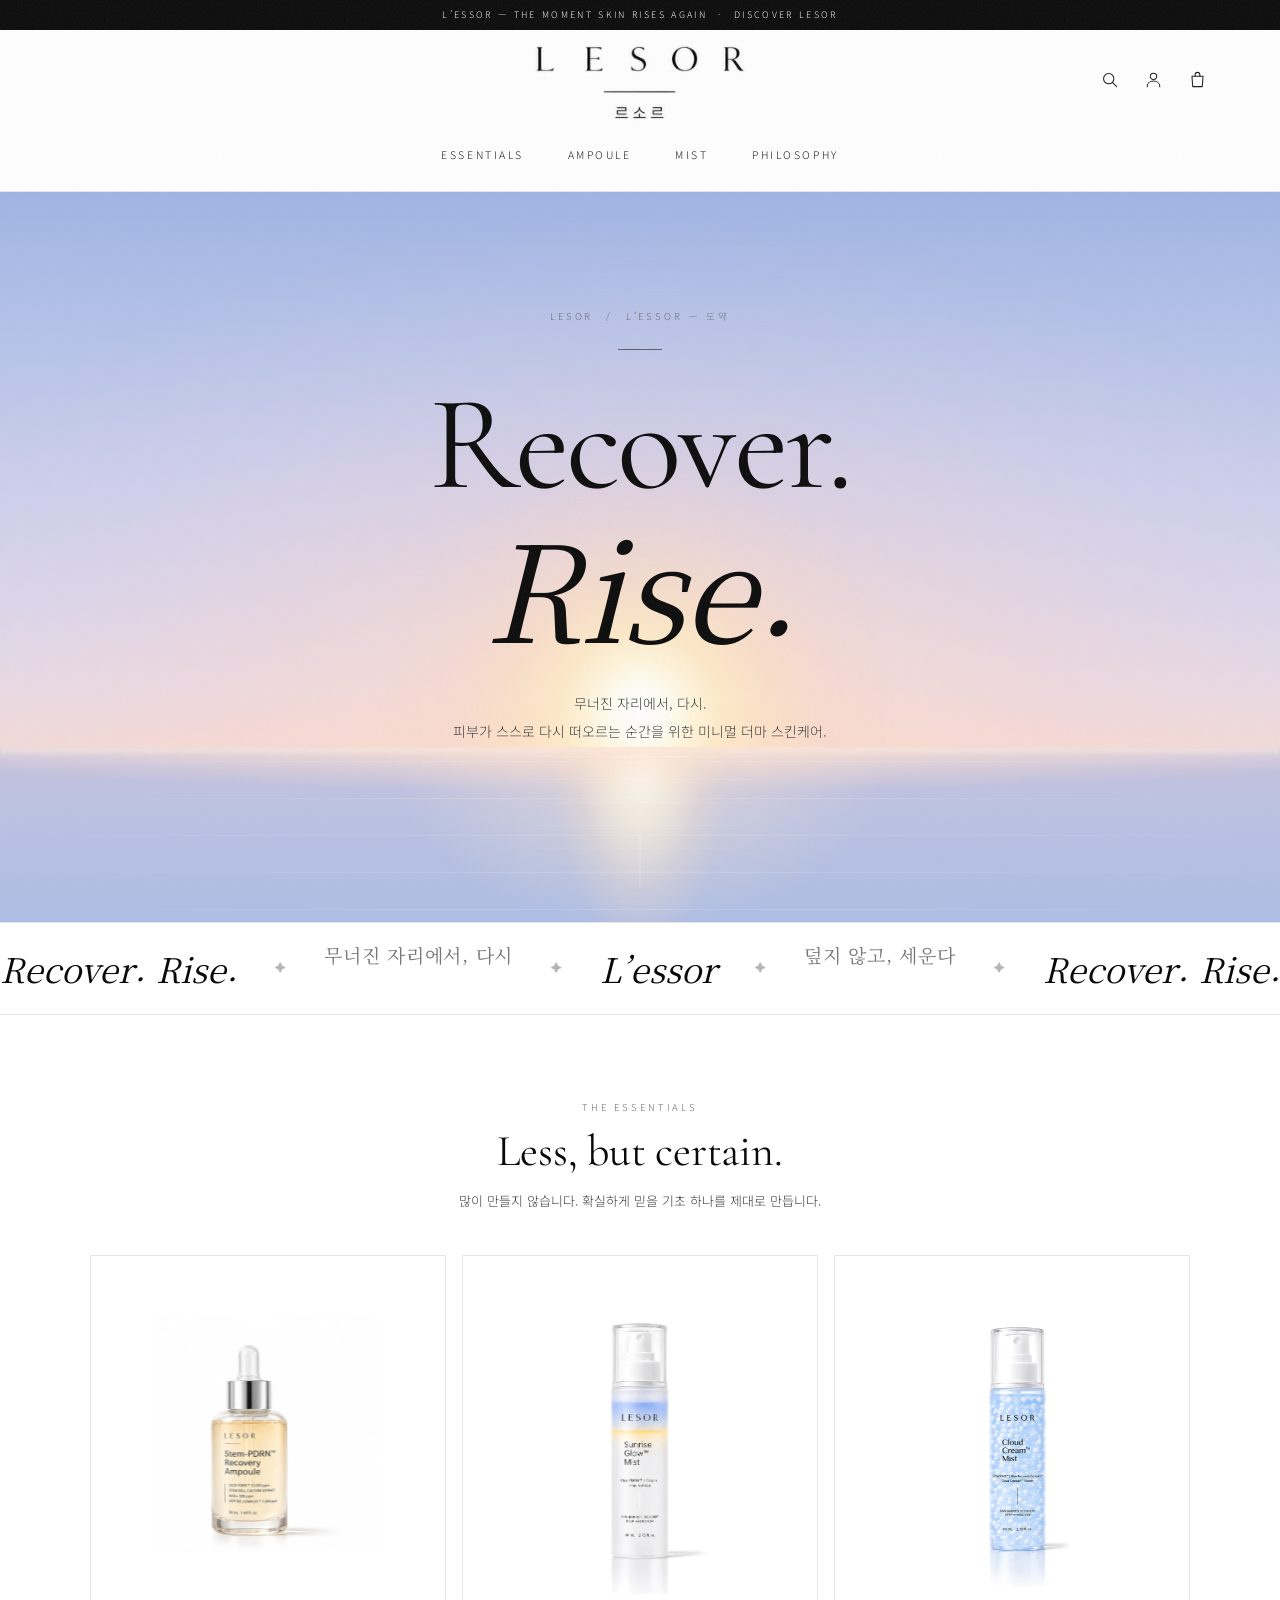
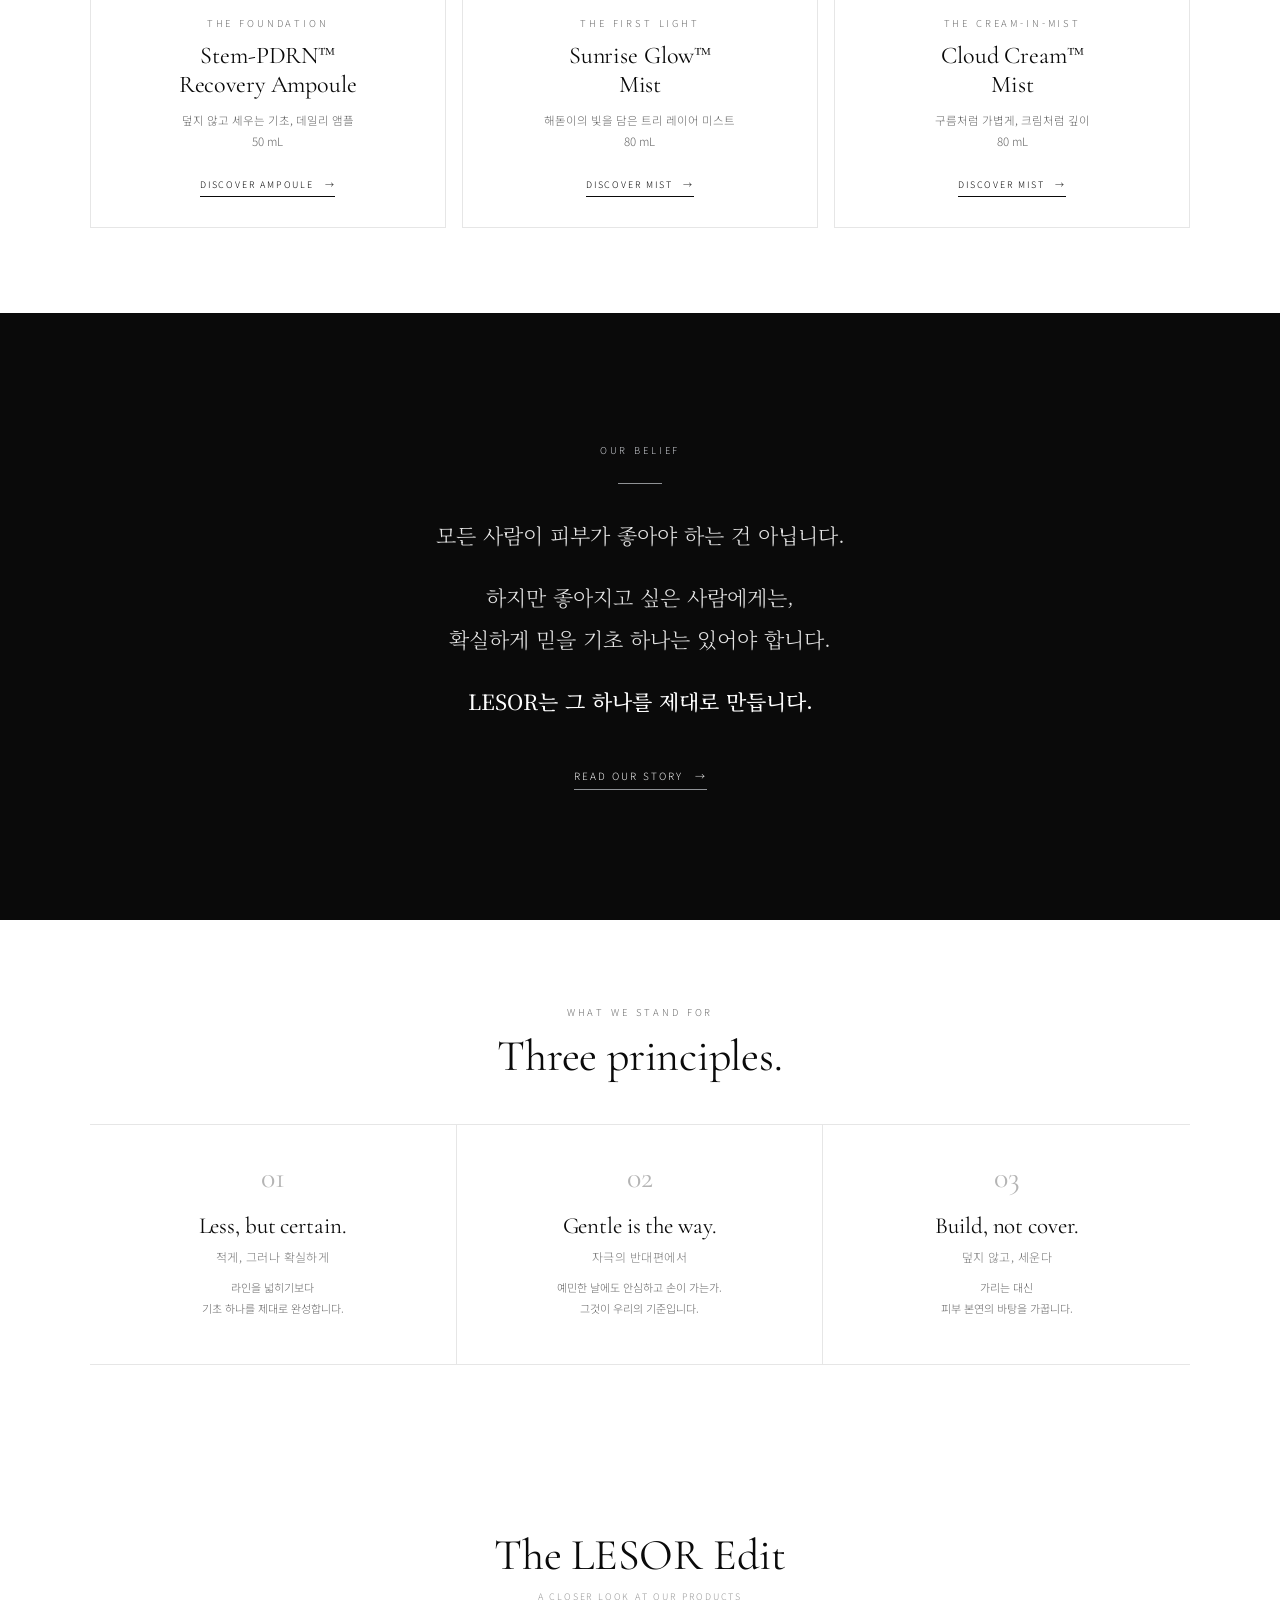
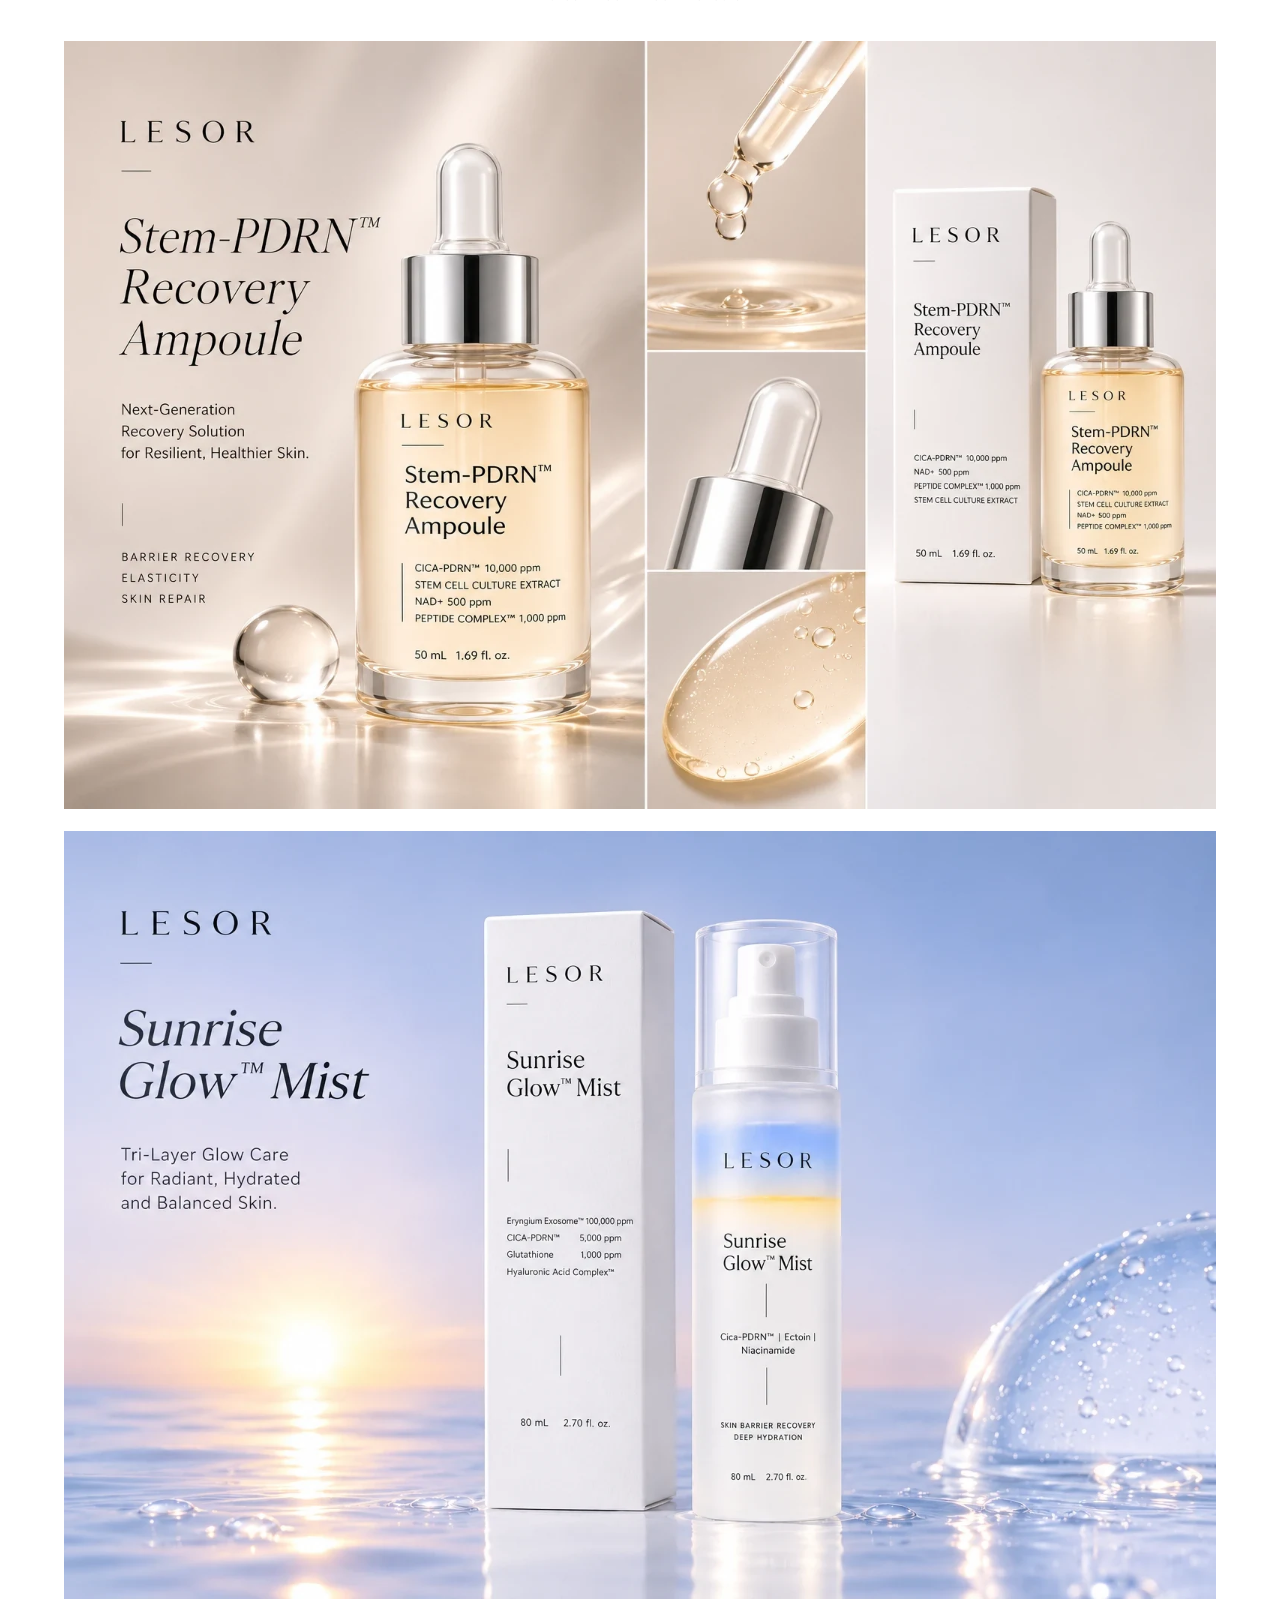
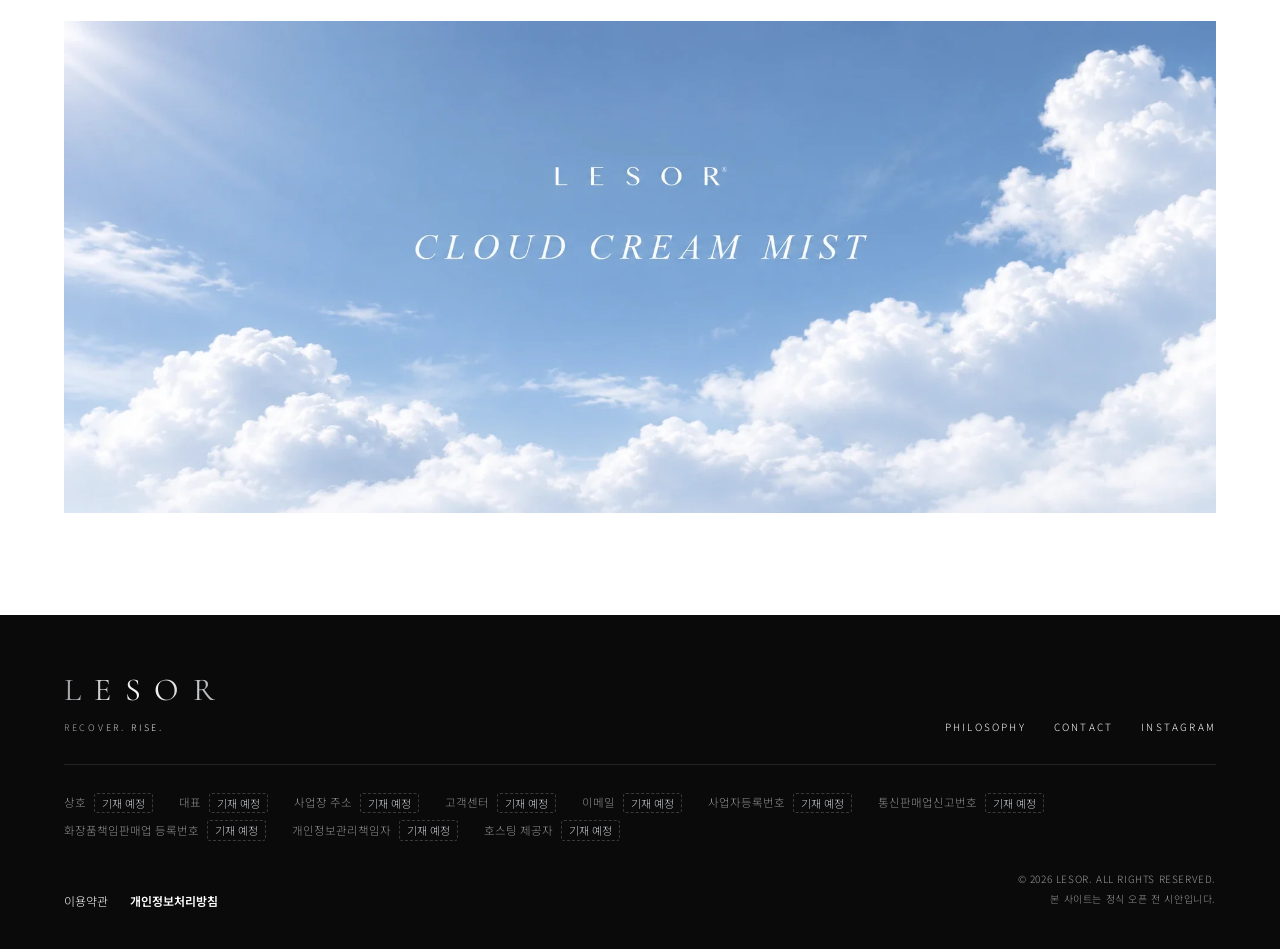
==== commit 72ac6abc: "해돋이 장면 재제작: 사진 기준 그라데이션과 부드러운 빛, 선라이즈 글로우 제품 장면 합성 Co-Authored-By: Claude Fable 5.2 <noreply@anthrop" ====
--- a/index.html
+++ b/index.html
@@ -17,7 +17,7 @@
 <link rel="preconnect" href="https://fonts.googleapis.com">
 <link rel="preconnect" href="https://fonts.gstatic.com" crossorigin>
 <link rel="stylesheet" href="https://fonts.googleapis.com/css2?family=Cormorant+Garamond:ital,wght@0,400;0,500;1,400;1,500&family=Noto+Sans+KR:wght@300;400;500&family=Noto+Serif+KR:wght@400;500&display=swap">
-<link rel="stylesheet" href="style.css?v=20261117i">
+<link rel="stylesheet" href="style.css?v=20261117j">
 </head>
 <body>
 <div class="promo">L’ESSOR — THE MOMENT SKIN RISES AGAIN　·　DISCOVER LESOR</div>
@@ -36,7 +36,7 @@
   </div>
 </header>
 <main>
-<section class="band blue home-hero main-hero"><div class="eyebrow">LESOR　/　L’ESSOR — 도약</div><h1><span class="line"><span>Recover.</span></span><span class="line"><span>Rise.</span></span></h1><p>무너진 자리에서, 다시.<br>피부가 스스로 다시 떠오르는 순간을 위한 미니멀 더마 스킨케어.</p><a class="scroll-cue" href="#shop" aria-label="아래로 이동"><span></span></a></section>
+<section class="band blue home-hero main-hero"><div class="dawn" aria-hidden="true"><i class="dawn-halo"></i><i class="dawn-sun"></i><i class="dawn-sea"><b></b><b></b></i></div><div class="eyebrow">LESOR　/　L’ESSOR — 도약</div><h1><span class="line"><span>Recover.</span></span><span class="line"><span>Rise.</span></span></h1><p>무너진 자리에서, 다시.<br>피부가 스스로 다시 떠오르는 순간을 위한 미니멀 더마 스킨케어.</p><a class="scroll-cue" href="#shop" aria-label="아래로 이동"><span></span></a></section>
 <div class="marquee" aria-hidden="true"><div class="marquee-track"><span>Recover. Rise.</span><i>✦</i><span class="kr">무너진 자리에서, 다시</span><i>✦</i><span>L’essor</span><i>✦</i><span class="kr">덮지 않고, 세운다</span><i>✦</i><span>Recover. Rise.</span><i>✦</i><span class="kr">무너진 자리에서, 다시</span><i>✦</i><span>L’essor</span><i>✦</i><span class="kr">덮지 않고, 세운다</span><i>✦</i><span>Recover. Rise.</span><i>✦</i><span class="kr">무너진 자리에서, 다시</span><i>✦</i><span>L’essor</span><i>✦</i><span class="kr">덮지 않고, 세운다</span><i>✦</i><span>Recover. Rise.</span><i>✦</i><span class="kr">무너진 자리에서, 다시</span><i>✦</i><span>L’essor</span><i>✦</i><span class="kr">덮지 않고, 세운다</span><i>✦</i></div></div>
 <section class="points" id="shop">
   <div class="section-title"><div class="eyebrow">THE ESSENTIALS</div><h2>Less, but certain.</h2><p class="section-sub">많이 만들지 않습니다. 확실하게 믿을 기초 하나를 제대로 만듭니다.</p></div>
@@ -104,6 +104,6 @@
   </div>
 </footer>
 <div class="toast" role="status" aria-live="polite"></div>
-<script src="site.js?v=20261117i"></script>
+<script src="site.js?v=20261117j"></script>
 </body>
 </html>
--- a/style.css
+++ b/style.css
@@ -409,3 +409,53 @@
 body::after{opacity:.075}
 .footlogo{font-size:32px;background-image:linear-gradient(100deg,#9a9da2 0%,#ffffff 22%,#b4b7bc 42%,#ffffff 60%,#a3a6ab 78%,#f4f5f6 100%)}
 .foot-tag{background-image:linear-gradient(100deg,#9a9da2 0%,#ffffff 30%,#b4b7bc 55%,#ffffff 80%,#a3a6ab 100%)}
+
+/* ── 해돋이 장면 (사진 색을 기준으로 다시 제작) ─────────── */
+.home-hero::before,.home-hero::after{content:none}
+.band.blue{background:linear-gradient(180deg,#9fb4e4 0%,#b5c3ea 20%,#cbcfee 40%,#dad6ec 56%,#e9dbe6 68%,#f5dcd8 76%,#fbd9c9 80%)}
+.dawn{position:absolute!important;inset:0;z-index:0!important;overflow:hidden;--hz:24%}
+.dawn-halo{position:absolute;left:50%;bottom:var(--hz);width:190vmin;height:120vmin;transform:translate(-50%,50%);opacity:0;
+background:radial-gradient(ellipse at center,rgba(255,236,214,.9) 0%,rgba(255,221,204,.62) 16%,rgba(252,214,208,.34) 34%,rgba(240,214,226,.14) 52%,rgba(240,214,226,0) 70%);
+animation:dawnhalo 6s ease-out .3s forwards}
+.dawn-sun{position:absolute;left:50%;bottom:var(--hz);width:64vmin;height:64vmin;transform:translate(-50%,86%);
+background:radial-gradient(circle,#ffffff 0%,#fffdf3 7%,rgba(255,247,222,.96) 12%,rgba(255,236,196,.78) 20%,rgba(255,224,188,.46) 32%,rgba(254,216,196,.2) 46%,rgba(254,216,196,0) 64%);
+animation:dawnrise 6.5s cubic-bezier(.25,.6,.2,1) .3s forwards,dawnbreathe 9s ease-in-out 7s infinite}
+@keyframes dawnrise{to{transform:translate(-50%,44%)}}
+@keyframes dawnhalo{to{opacity:1}}
+@keyframes dawnbreathe{0%,100%{filter:brightness(1)}50%{filter:brightness(1.05)}}
+.dawn-sea{position:absolute;left:0;right:0;bottom:0;height:var(--hz);overflow:hidden;
+background:linear-gradient(180deg,#d9cfe2 0%,#c3c2e0 14%,#b9c2e4 42%,#aebde3 100%)}
+.dawn-sea::before{content:"";position:absolute;inset:0;opacity:0;animation:dawnhalo 5s ease-out 1.6s forwards;
+background:
+ radial-gradient(ellipse 60% 26% at 50% 0,rgba(255,226,208,.85) 0%,rgba(255,226,208,0) 100%),
+ radial-gradient(ellipse 7% 115% at 50% 0,rgba(255,255,250,.98) 0%,rgba(255,244,222,.7) 38%,rgba(255,232,206,.25) 70%,rgba(255,232,206,0) 100%),
+ radial-gradient(ellipse 20% 105% at 50% 0,rgba(255,232,210,.55) 0%,rgba(255,232,210,0) 100%)}
+.dawn-sea::after{content:"";position:absolute;left:0;right:0;top:0;height:10px;background:linear-gradient(180deg,rgba(255,236,224,.75),rgba(255,236,224,0));filter:blur(2px)}
+.dawn-sea b{position:absolute;inset:0;opacity:.55;
+background:repeating-linear-gradient(180deg,rgba(255,255,255,0) 0 9px,rgba(255,255,255,.55) 9px 10px,rgba(255,255,255,0) 10px 23px);
+-webkit-mask-image:radial-gradient(ellipse 13% 100% at 50% 0,#000 0%,rgba(0,0,0,.5) 45%,transparent 100%);mask-image:radial-gradient(ellipse 13% 100% at 50% 0,#000 0%,rgba(0,0,0,.5) 45%,transparent 100%);
+animation:ripple 7s linear infinite}
+.dawn-sea b+b{opacity:.3;background:repeating-linear-gradient(180deg,rgba(255,255,255,0) 0 14px,rgba(255,255,255,.5) 14px 15px,rgba(255,255,255,0) 15px 37px);
+-webkit-mask-image:linear-gradient(90deg,transparent 0,#000 30%,#000 70%,transparent 100%);mask-image:linear-gradient(90deg,transparent 0,#000 30%,#000 70%,transparent 100%);animation-duration:13s;animation-direction:reverse}
+@keyframes ripple{from{background-position:0 0}to{background-position:0 69px}}
+.dawn-sea b+b{animation-name:ripple2}
+@keyframes ripple2{from{background-position:0 0}to{background-position:0 111px}}
+.story-hero .dawn{--hz:20%}
+.scroll-cue span{background:#fff}
+
+/* ── 선라이즈 글로우 미스트: 사진 속 해돋이 위로 떠오르는 병 ── */
+.theme-sunrise .visual{background:linear-gradient(180deg,#b5c3ea 0%,#cdd0ee 30%,#dcd6ea 52%,#e6dbe8 100%)}
+.theme-sunrise .visual::before{content:none}
+.sun-back{position:absolute;left:-6%;right:-6%;bottom:0;height:78%;background:url(images/bg-sunrise.webp) 60% bottom/cover no-repeat;
+-webkit-mask-image:linear-gradient(180deg,transparent 0,#000 30%);mask-image:linear-gradient(180deg,transparent 0,#000 30%);
+animation:sunback 26s ease-in-out infinite alternate}
+@keyframes sunback{from{transform:scale(1.02)}to{transform:scale(1.12) translateY(-1.5%)}}
+.theme-sunrise .visual img{mix-blend-mode:normal;width:auto;max-width:62%;filter:drop-shadow(0 30px 36px rgba(92,96,150,.3));
+animation:cloudrise 3.2s cubic-bezier(.2,.7,.2,1) both,floatsoft 7.5s ease-in-out 3.2s infinite}
+.sea-front{position:absolute;z-index:2;left:0;right:0;bottom:0;height:20%;pointer-events:none;
+background:linear-gradient(180deg,rgba(190,198,230,0) 0%,rgba(190,198,230,.55) 55%,rgba(196,204,234,.92) 100%)}
+.sea-front::before{content:"";position:absolute;inset:0;opacity:.5;
+background:repeating-linear-gradient(180deg,rgba(255,255,255,0) 0 8px,rgba(255,255,255,.6) 8px 9px,rgba(255,255,255,0) 9px 21px);
+-webkit-mask-image:radial-gradient(ellipse 34% 100% at 50% 100%,#000,transparent 100%);mask-image:radial-gradient(ellipse 34% 100% at 50% 100%,#000,transparent 100%);animation:ripple 8s linear infinite}
+.spark{position:absolute;left:var(--x);bottom:-4%;width:var(--s);height:var(--s);border-radius:50%;background:radial-gradient(circle,#fff 0%,rgba(255,255,255,.7) 45%,rgba(255,255,255,0) 100%);filter:blur(.6px);animation:capsule var(--t) linear var(--dl) infinite}
+.theme-sunrise .visual .vertical{z-index:3;color:#fff;text-shadow:0 1px 10px rgba(70,80,140,.5)}
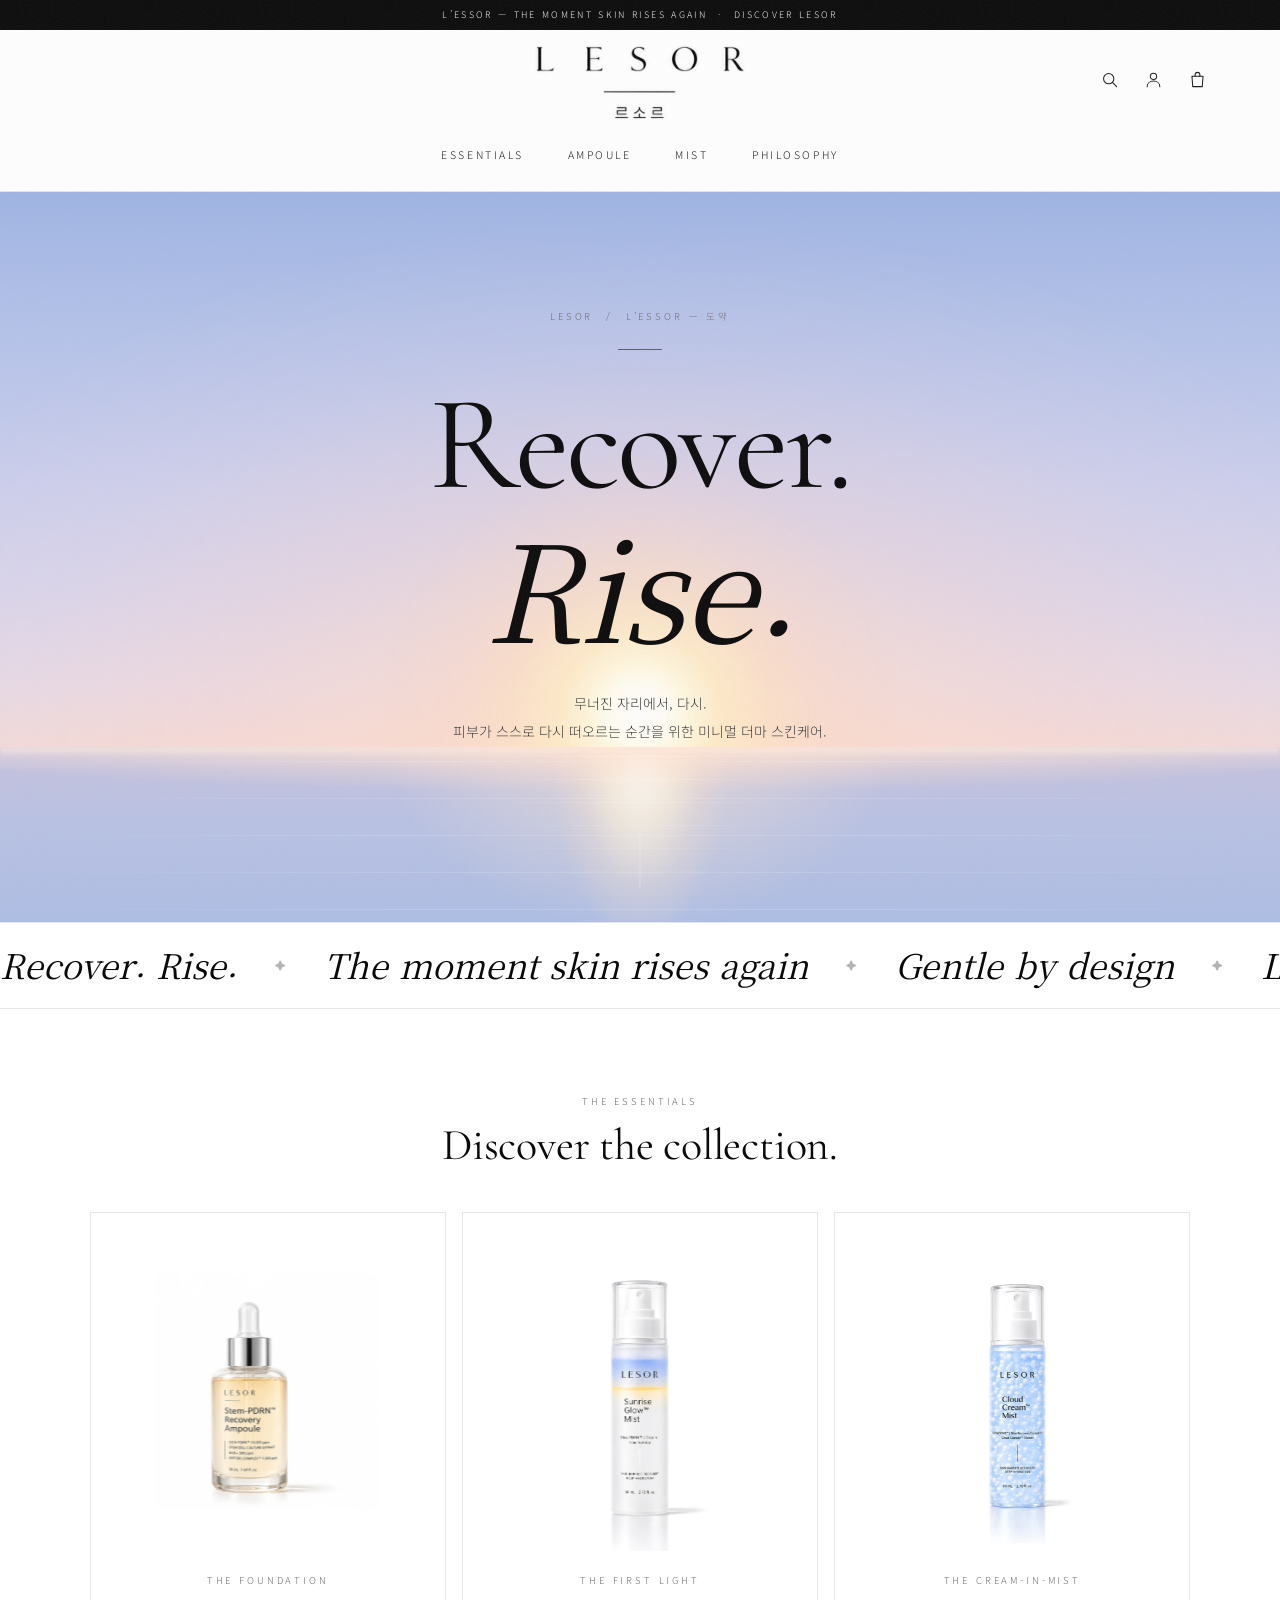
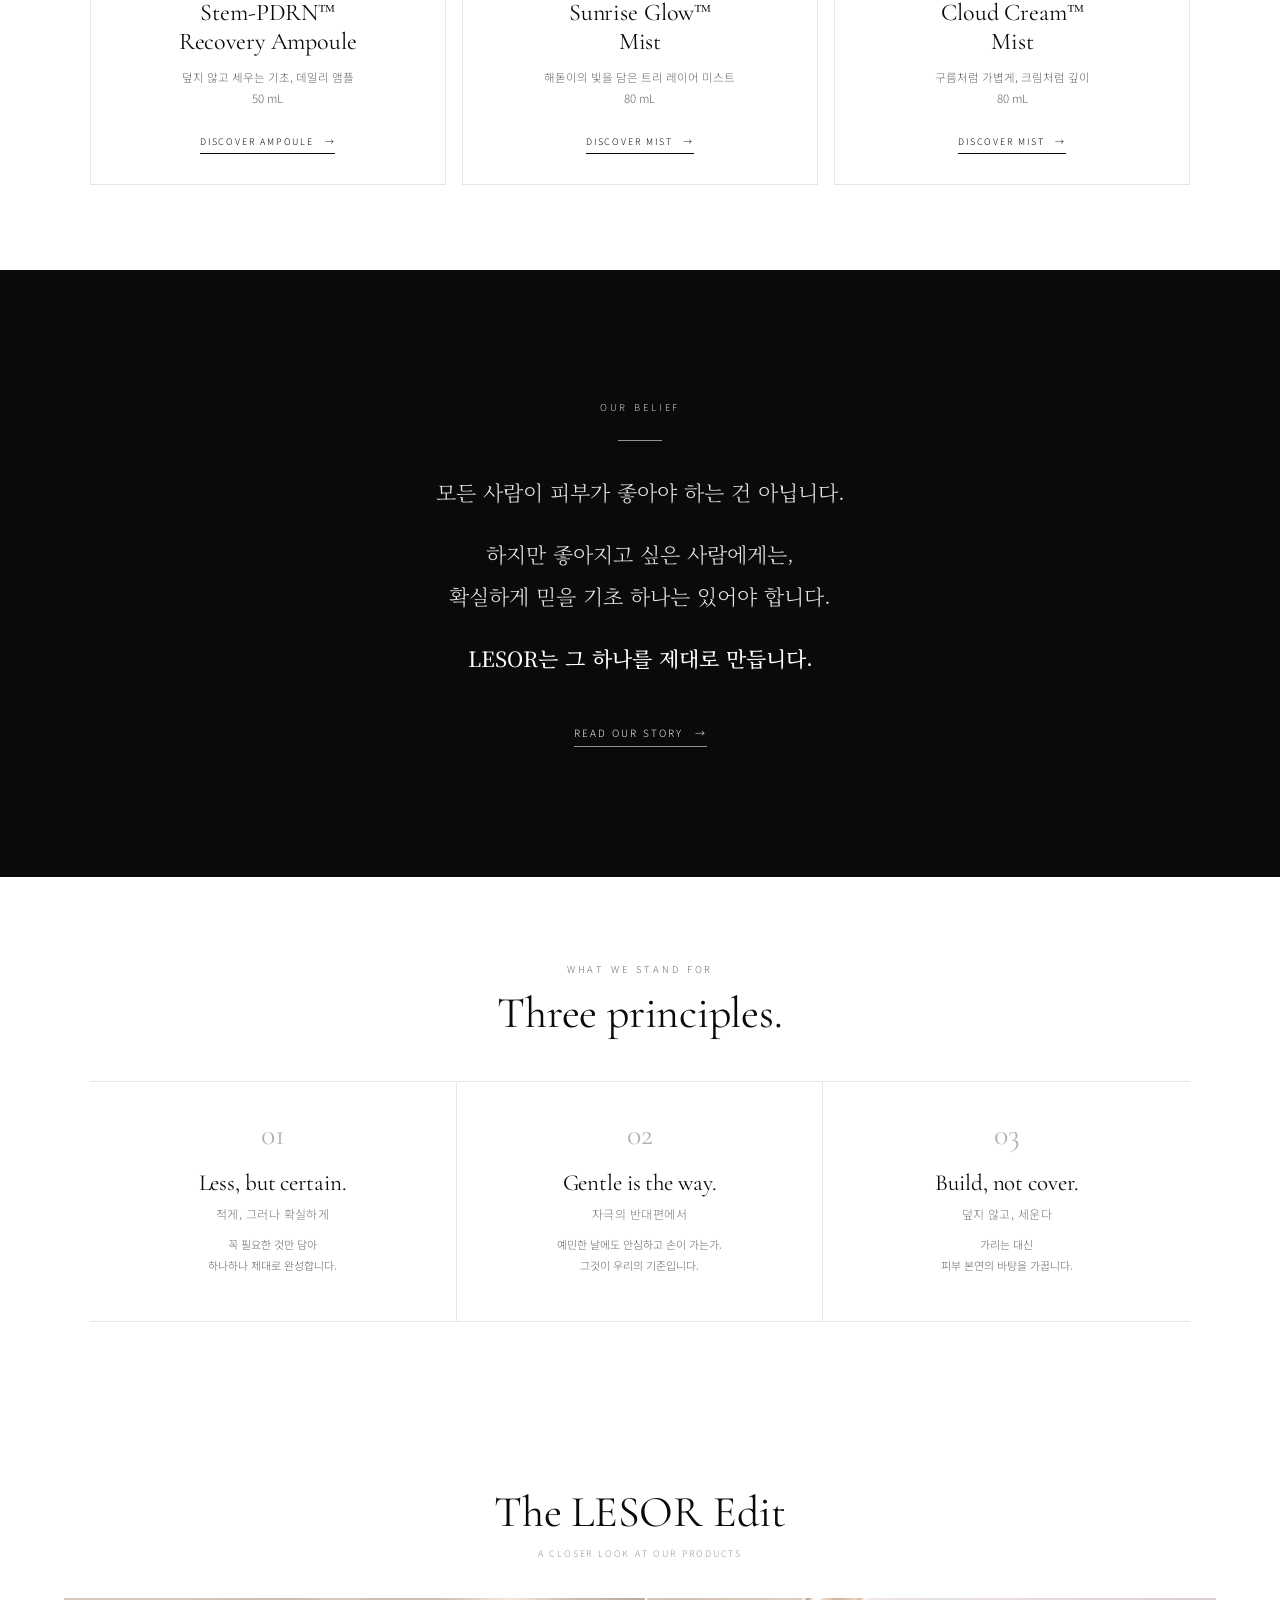
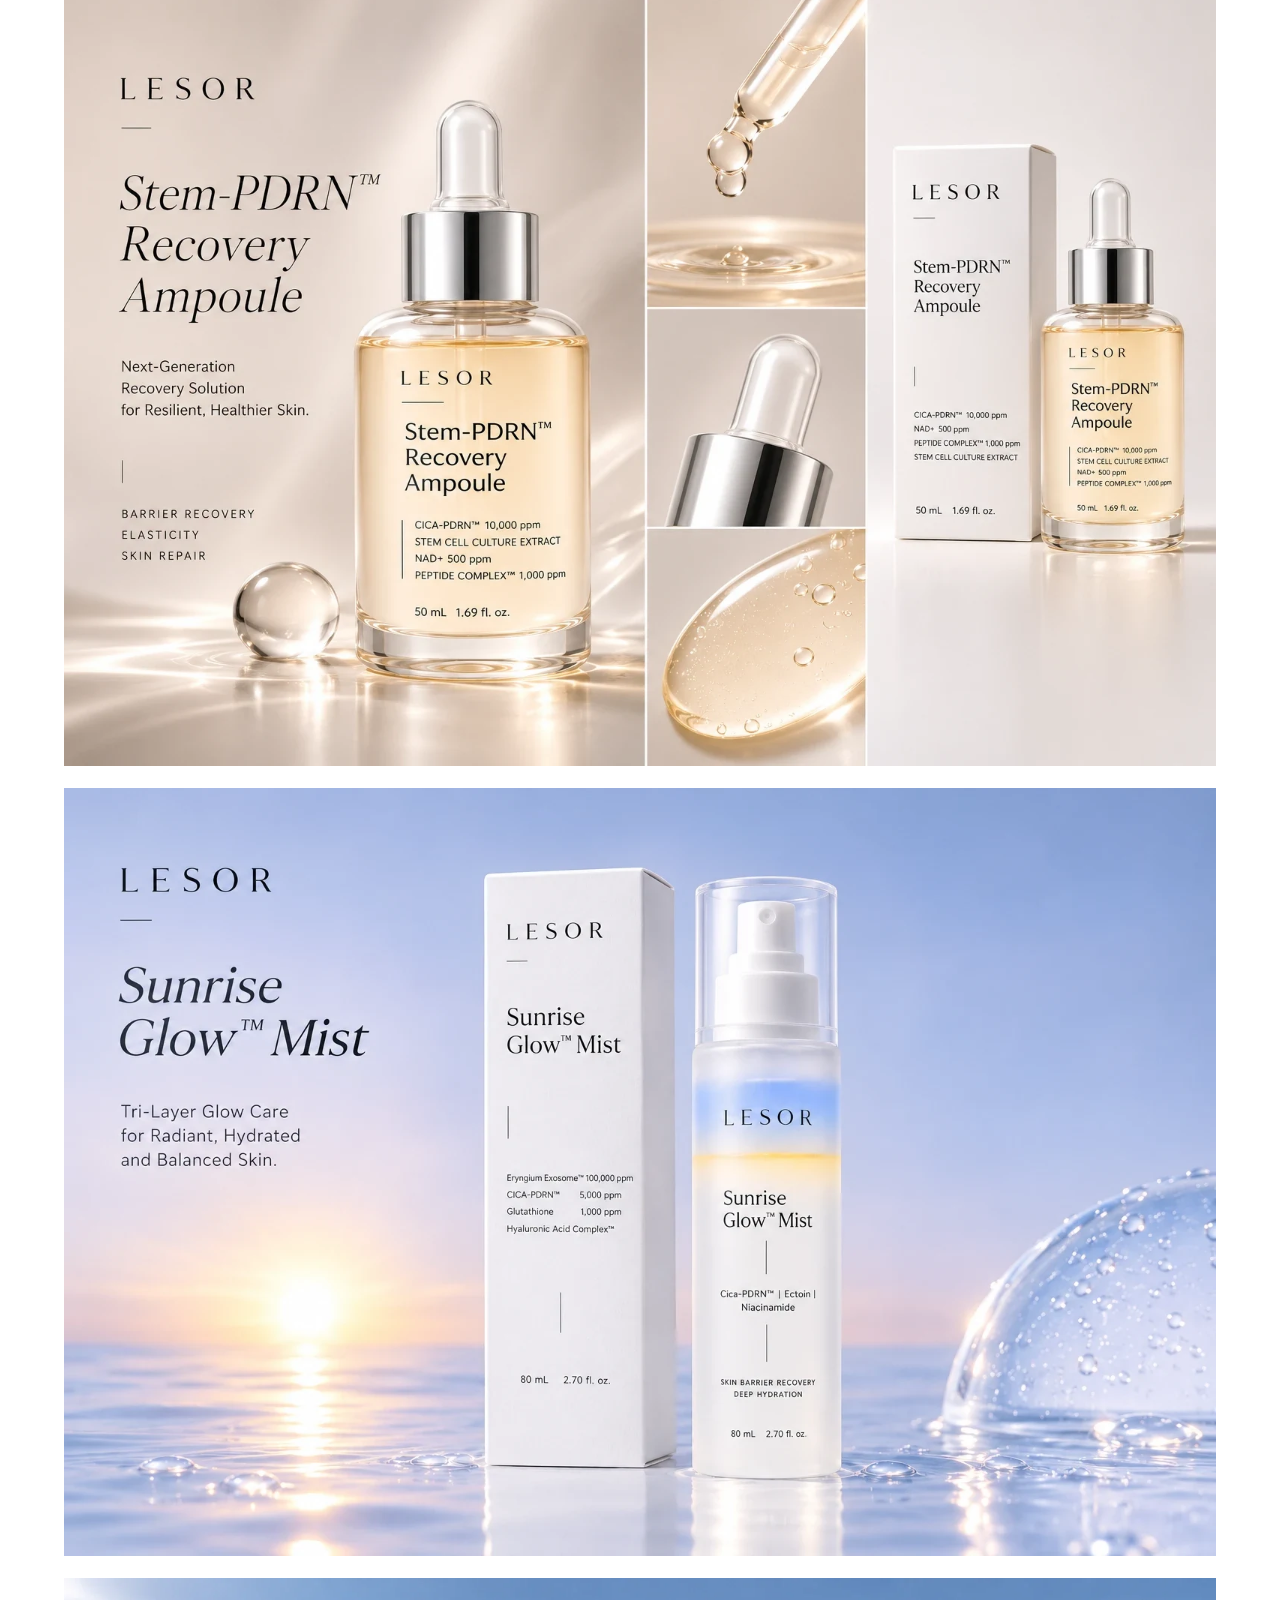
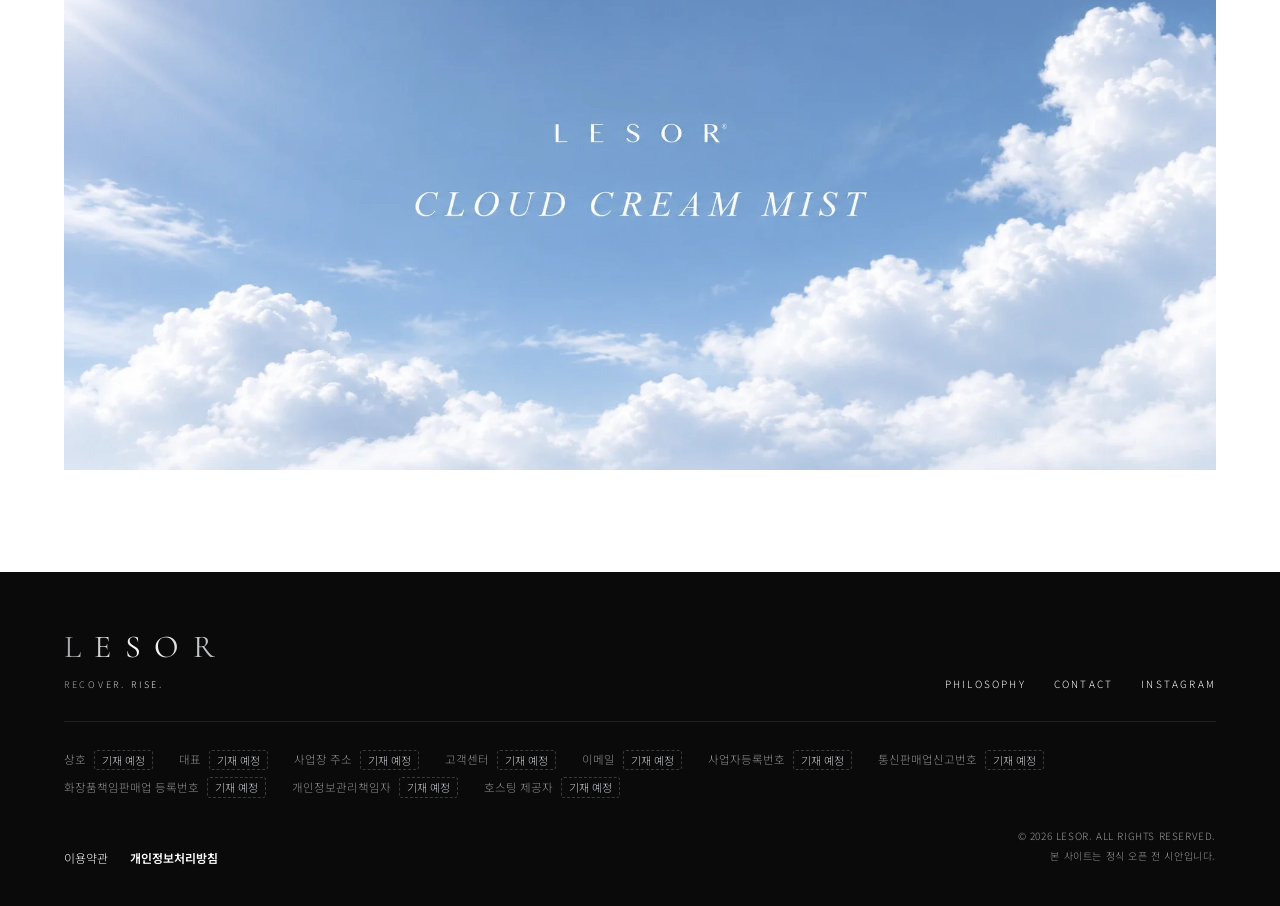
==== commit b1e71578: "메인 문구 정리: 안내 문구 삭제, 흐르는 문구 교체와 높이 정렬 Co-Authored-By: Claude Fable 5.2 <noreply@anthropic.com>" ====
--- a/index.html
+++ b/index.html
@@ -17,7 +17,7 @@
 <link rel="preconnect" href="https://fonts.googleapis.com">
 <link rel="preconnect" href="https://fonts.gstatic.com" crossorigin>
 <link rel="stylesheet" href="https://fonts.googleapis.com/css2?family=Cormorant+Garamond:ital,wght@0,400;0,500;1,400;1,500&family=Noto+Sans+KR:wght@300;400;500&family=Noto+Serif+KR:wght@400;500&display=swap">
-<link rel="stylesheet" href="style.css?v=20261117j">
+<link rel="stylesheet" href="style.css?v=20261117k">
 </head>
 <body>
 <div class="promo">L’ESSOR — THE MOMENT SKIN RISES AGAIN　·　DISCOVER LESOR</div>
@@ -37,9 +37,9 @@
 </header>
 <main>
 <section class="band blue home-hero main-hero"><div class="dawn" aria-hidden="true"><i class="dawn-halo"></i><i class="dawn-sun"></i><i class="dawn-sea"><b></b><b></b></i></div><div class="eyebrow">LESOR　/　L’ESSOR — 도약</div><h1><span class="line"><span>Recover.</span></span><span class="line"><span>Rise.</span></span></h1><p>무너진 자리에서, 다시.<br>피부가 스스로 다시 떠오르는 순간을 위한 미니멀 더마 스킨케어.</p><a class="scroll-cue" href="#shop" aria-label="아래로 이동"><span></span></a></section>
-<div class="marquee" aria-hidden="true"><div class="marquee-track"><span>Recover. Rise.</span><i>✦</i><span class="kr">무너진 자리에서, 다시</span><i>✦</i><span>L’essor</span><i>✦</i><span class="kr">덮지 않고, 세운다</span><i>✦</i><span>Recover. Rise.</span><i>✦</i><span class="kr">무너진 자리에서, 다시</span><i>✦</i><span>L’essor</span><i>✦</i><span class="kr">덮지 않고, 세운다</span><i>✦</i><span>Recover. Rise.</span><i>✦</i><span class="kr">무너진 자리에서, 다시</span><i>✦</i><span>L’essor</span><i>✦</i><span class="kr">덮지 않고, 세운다</span><i>✦</i><span>Recover. Rise.</span><i>✦</i><span class="kr">무너진 자리에서, 다시</span><i>✦</i><span>L’essor</span><i>✦</i><span class="kr">덮지 않고, 세운다</span><i>✦</i></div></div>
+<div class="marquee" aria-hidden="true"><div class="marquee-track"><span>Recover. Rise.</span><i>✦</i><span>The moment skin rises again</span><i>✦</i><span>Gentle by design</span><i>✦</i><span>Light, layered, lasting</span><i>✦</i><span>Recover. Rise.</span><i>✦</i><span>The moment skin rises again</span><i>✦</i><span>Gentle by design</span><i>✦</i><span>Light, layered, lasting</span><i>✦</i><span>Recover. Rise.</span><i>✦</i><span>The moment skin rises again</span><i>✦</i><span>Gentle by design</span><i>✦</i><span>Light, layered, lasting</span><i>✦</i><span>Recover. Rise.</span><i>✦</i><span>The moment skin rises again</span><i>✦</i><span>Gentle by design</span><i>✦</i><span>Light, layered, lasting</span><i>✦</i></div></div>
 <section class="points" id="shop">
-  <div class="section-title"><div class="eyebrow">THE ESSENTIALS</div><h2>Less, but certain.</h2><p class="section-sub">많이 만들지 않습니다. 확실하게 믿을 기초 하나를 제대로 만듭니다.</p></div>
+  <div class="section-title"><div class="eyebrow">THE ESSENTIALS</div><h2>Discover the collection.</h2></div>
   <div class="related-grid shop-grid">
     <a href="ampoule.html"><img src="images/product-ampoule.webp" alt="Stem-PDRN Recovery Ampoule" width="972" height="1296"><div><div class="eyebrow">THE FOUNDATION</div><h3>Stem-PDRN™<br>Recovery Ampoule</h3><p>덮지 않고 세우는 기초, 데일리 앰플<br>50 mL</p><em>DISCOVER AMPOULE　→</em></div></a>
     <a href="mist-sunrise-glow.html"><img src="images/product-mist-sunrise.webp" alt="Sunrise Glow Mist" width="1086" height="1448"><div><div class="eyebrow">THE FIRST LIGHT</div><h3>Sunrise Glow™<br>Mist</h3><p>해돋이의 빛을 담은 트리 레이어 미스트<br>80 mL</p><em>DISCOVER MIST　→</em></div></a>
@@ -58,7 +58,7 @@
 <section class="points" id="story">
   <div class="section-title"><div class="eyebrow">WHAT WE STAND FOR</div><h2>Three principles.</h2></div>
   <div class="cards">
-    <article class="card"><div class="num">01</div><h3>Less, but certain.</h3><div class="card-kr">적게, 그러나 확실하게</div><p>라인을 넓히기보다<br>기초 하나를 제대로 완성합니다.</p></article>
+    <article class="card"><div class="num">01</div><h3>Less, but certain.</h3><div class="card-kr">적게, 그러나 확실하게</div><p>꼭 필요한 것만 담아<br>하나하나 제대로 완성합니다.</p></article>
     <article class="card"><div class="num">02</div><h3>Gentle is the way.</h3><div class="card-kr">자극의 반대편에서</div><p>예민한 날에도 안심하고 손이 가는가.<br>그것이 우리의 기준입니다.</p></article>
     <article class="card"><div class="num">03</div><h3>Build, not cover.</h3><div class="card-kr">덮지 않고, 세운다</div><p>가리는 대신<br>피부 본연의 바탕을 가꿉니다.</p></article>
   </div>
@@ -104,6 +104,6 @@
   </div>
 </footer>
 <div class="toast" role="status" aria-live="polite"></div>
-<script src="site.js?v=20261117j"></script>
+<script src="site.js?v=20261117k"></script>
 </body>
 </html>
--- a/style.css
+++ b/style.css
@@ -459,3 +459,7 @@
 -webkit-mask-image:radial-gradient(ellipse 34% 100% at 50% 100%,#000,transparent 100%);mask-image:radial-gradient(ellipse 34% 100% at 50% 100%,#000,transparent 100%);animation:ripple 8s linear infinite}
 .spark{position:absolute;left:var(--x);bottom:-4%;width:var(--s);height:var(--s);border-radius:50%;background:radial-gradient(circle,#fff 0%,rgba(255,255,255,.7) 45%,rgba(255,255,255,0) 100%);filter:blur(.6px);animation:capsule var(--t) linear var(--dl) infinite}
 .theme-sunrise .visual .vertical{z-index:3;color:#fff;text-shadow:0 1px 10px rgba(70,80,140,.5)}
+.marquee-track{align-items:center;line-height:1}
+.marquee-track span{display:block;font:italic 400 34px/1.2 var(--serif)}
+.marquee-track i{display:block;line-height:1;transform:translateY(1px)}
+@media(max-width:800px){.marquee-track span{font-size:25px}}
